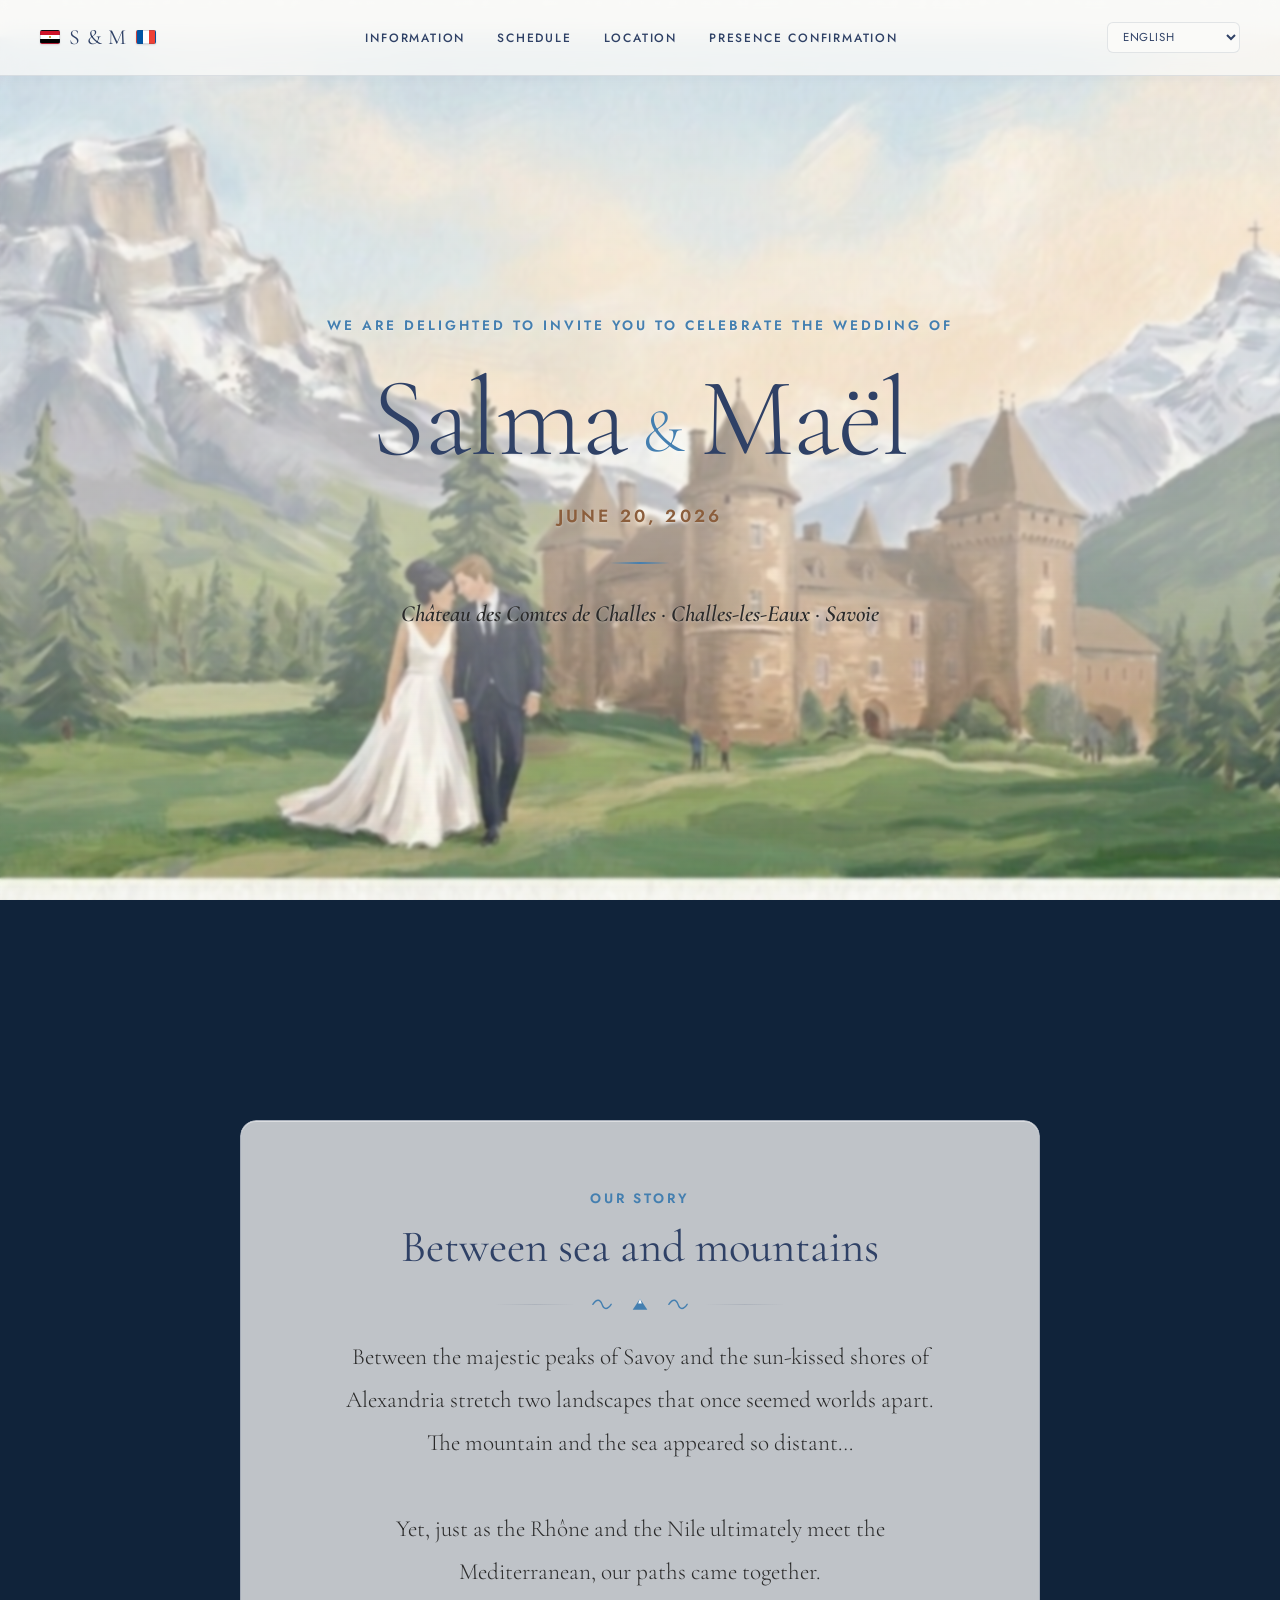
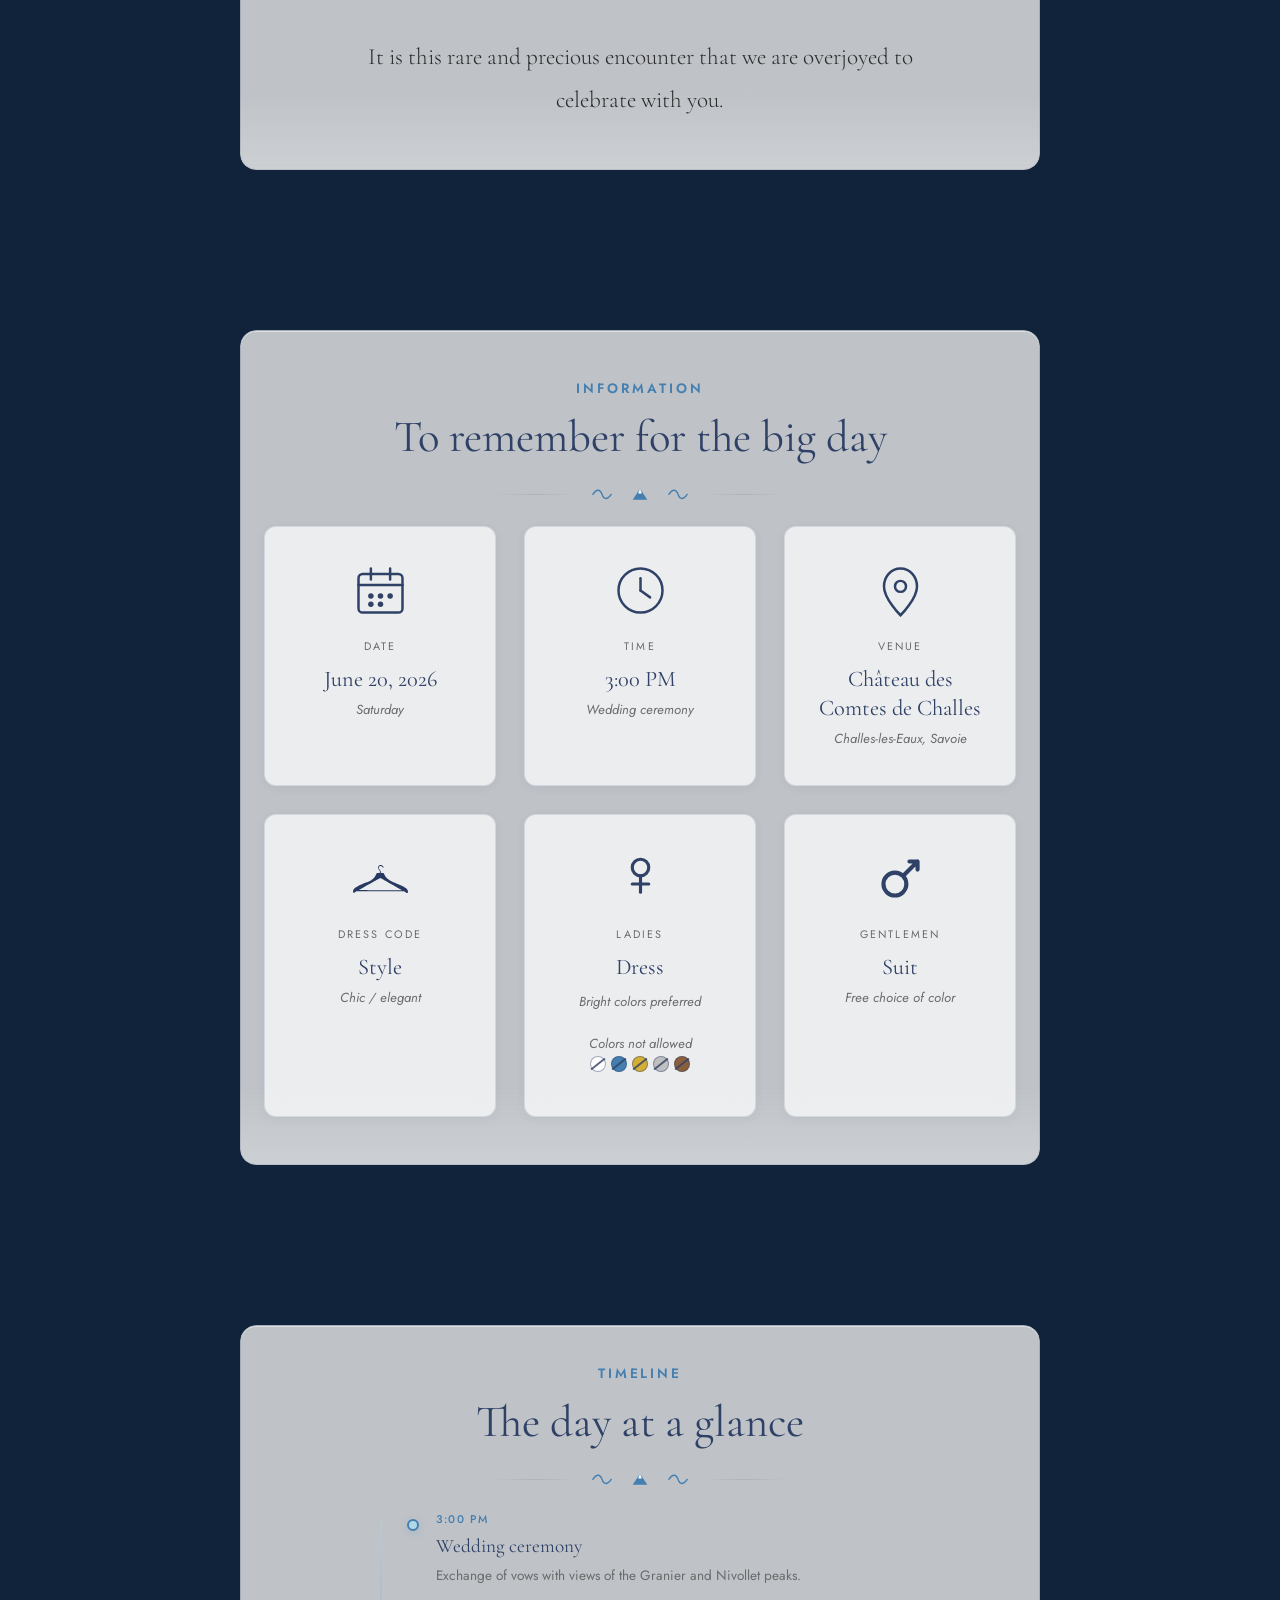
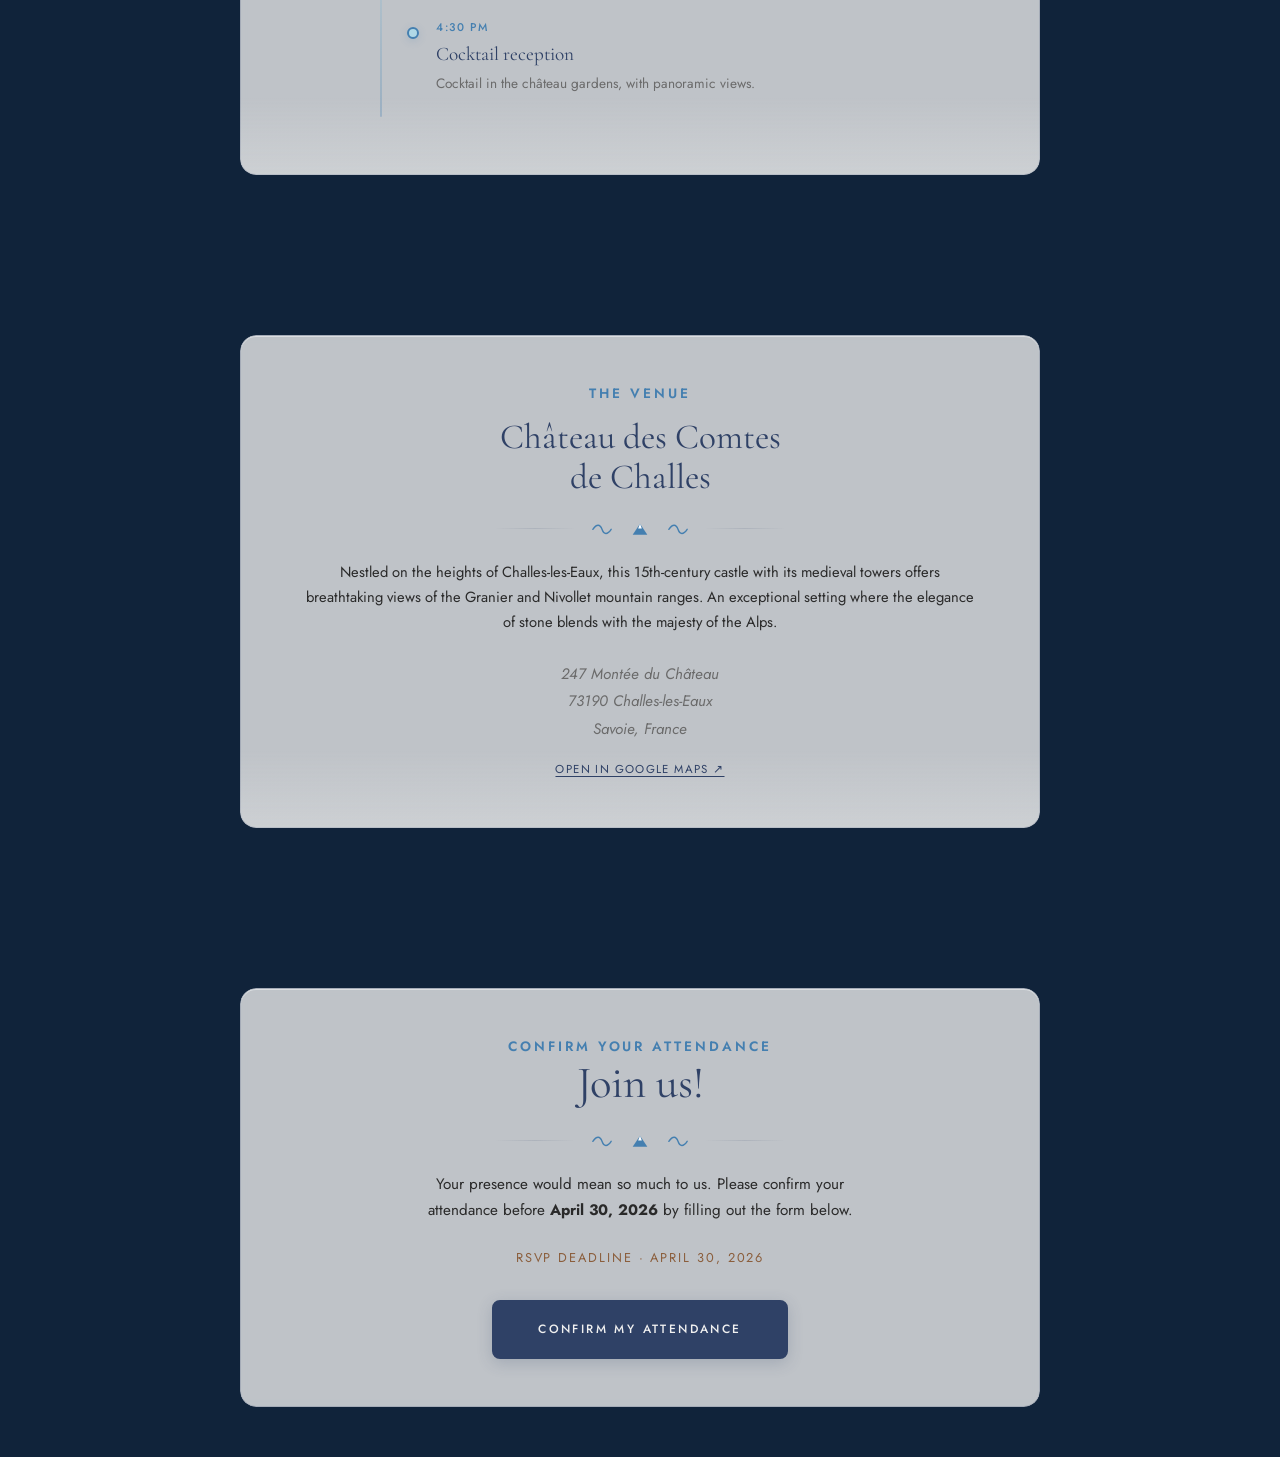
==== guests/index.html @ 15f815c7 "fix: guests" ====
<!DOCTYPE html>
<html lang="fr">

<head>
  <meta charset="UTF-8" />
  <meta name="viewport" content="width=device-width, initial-scale=1.0" />
  <meta id="meta-description" name="description" content="[i18n:description]" />
  <title>[i18n:title]</title>

  <!-- Google Fonts -->
  <link rel="preconnect" href="https://fonts.googleapis.com" />
  <link rel="preconnect" href="https://fonts.gstatic.com" crossorigin />
  <link
    href="https://fonts.googleapis.com/css2?family=Cormorant+Garamond:ital,wght@0,300;0,400;1,300;1,400&family=Jost:wght@300;400;500&display=swap"
    rel="stylesheet" />

  <link rel="stylesheet" href="/style.css" />
</head>

<body data-page="guests">

  <div class="site-background" aria-hidden="true">
    <div class="bg-layer bg-mountains"></div>
    <div class="bg-layer bg-sea"></div>
    <div class="bg-layer bg-beach"></div>
    <div class="bg-shade"></div>
  </div>

  <!-- ── Navigation ──────────────────────────────────── -->
  <nav class="nav" role="navigation" aria-label="Navigation principale" data-i18n-attr="aria-label:nav.aria">
    <button id="nav-burger" class="nav-burger" type="button" aria-label="Ouvrir le menu" aria-expanded="false"
      aria-controls="nav-links-menu">
      <span class="nav-burger-line"></span>
      <span class="nav-burger-line"></span>
      <span class="nav-burger-line"></span>
    </button>
    <div class="nav-brand">
      <button type="button" class="nav-flag-btn nav-flag-eg" data-lang="ar-EG" aria-label="Passer en arabe"></button>
      <span class="nav-logo">S&nbsp;&amp;&nbsp;M</span>
      <button type="button" class="nav-flag-btn nav-flag-fr" data-lang="fr" aria-label="Passer en français"></button>
    </div>
    <ul class="nav-links" id="nav-links-menu">
      <li><a href="#details" data-i18n="nav.details">[i18n:nav.details]</a></li>
      <li><a href="#programme" data-i18n="nav.program">[i18n:nav.program]</a></li>
      <li><a href="#lieu" data-i18n="nav.location">[i18n:nav.location]</a></li>
      <li><a href="#rsvp" data-i18n="nav.rsvp">[i18n:nav.rsvp]</a></li>
    </ul>
    <div class="nav-controls">
      <label for="lang-switcher" class="visually-hidden" data-i18n="lang.label">[i18n:lang.label]</label>
      <select id="lang-switcher" class="lang-select" aria-label="Changer la langue"
        data-i18n-attr="aria-label:lang.aria">
        <option value="fr">Français</option>
        <option value="en">English</option>
        <option value="ar-EG">العربية المصرية</option>
      </select>
    </div>
  </nav>

  <!-- ── Hero ────────────────────────────────────────── -->
  <header class="hero" role="banner">

    <!-- Content -->
    <div class="hero-content">
      <p class="eyebrow" data-i18n="hero.eyebrow">[i18n:hero.eyebrow]</p>

      <h1 class="hero-names">
        Salma<span class="amp">&amp;</span>Maël
      </h1>

      <p class="hero-date" data-i18n="hero.date">[i18n:hero.date]</p>

      <div class="hero-divider" aria-hidden="true"></div>

      <p class="hero-place" data-i18n="hero.place">[i18n:hero.place]</p>
    </div>

  </header>

  <!-- ── Intro ─────────────────────────────────────────── -->
  <section class="section section--intro" aria-label="Introduction" data-i18n-attr="aria-label:intro.aria">
    <div class="section-header fade-up">
      <p class="eyebrow" data-i18n="intro.eyebrow">[i18n:intro.eyebrow]</p>
      <h2 class="section-title" data-i18n="intro.title">[i18n:intro.title]</h2>
      <div class="ornament" aria-hidden="true">
        <svg viewBox="0 0 24 16" fill="none" stroke="currentColor" stroke-width="1.5" stroke-linecap="round">
          <path d="M2,8 C6,2 10,2 12,8 C14,14 18,14 22,8" />
        </svg>
        <svg viewBox="0 0 24 16" fill="currentColor">
          <polygon points="12,2 4,14 20,14" />
          <polygon points="12,2 10,7 14,7" fill="white" />
        </svg>
        <svg viewBox="0 0 24 16" fill="none" stroke="currentColor" stroke-width="1.5" stroke-linecap="round">
          <path d="M2,8 C6,2 10,2 12,8 C14,14 18,14 22,8" />
        </svg>
      </div>
    </div>
    <p class="intro-text fade-up" data-i18n-html="intro.text">[i18n:intro.text]</p>
  </section>

  <!-- ── Details ───────────────────────────────────────── -->
  <section id="details" class="section" aria-labelledby="details-title">
    <div class="section-header fade-up">
      <p class="eyebrow" data-i18n="details.eyebrow">[i18n:details.eyebrow]</p>
      <h2 id="details-title" class="section-title" data-i18n="details.title">[i18n:details.title]</h2>
      <div class="ornament" aria-hidden="true">
        <svg viewBox="0 0 24 16" fill="none" stroke="currentColor" stroke-width="1.5" stroke-linecap="round">
          <path d="M2,8 C6,2 10,2 12,8 C14,14 18,14 22,8" />
        </svg>
        <svg viewBox="0 0 24 16" fill="currentColor">
          <polygon points="12,2 4,14 20,14" />
          <polygon points="12,2 10,7 14,7" fill="white" />
        </svg>
        <svg viewBox="0 0 24 16" fill="none" stroke="currentColor" stroke-width="1.5" stroke-linecap="round">
          <path d="M2,8 C6,2 10,2 12,8 C14,14 18,14 22,8" />
        </svg>
      </div>
    </div>

    <div class="details-grid">

      <!-- Date -->
      <div class="detail-card fade-up">
        <div class="detail-card-icon" aria-hidden="true">
          <!-- Calendar icon -->
          <svg viewBox="0 0 40 40" fill="none" stroke="currentColor" stroke-width="1.8" stroke-linecap="round"
            xmlns="http://www.w3.org/2000/svg">
            <rect x="4" y="8" width="32" height="28" rx="3" />
            <line x1="4" y1="16" x2="36" y2="16" />
            <line x1="13" y1="4" x2="13" y2="12" />
            <line x1="27" y1="4" x2="27" y2="12" />
            <circle cx="13" cy="24" r="2" fill="currentColor" stroke="none" />
            <circle cx="20" cy="24" r="2" fill="currentColor" stroke="none" />
            <circle cx="27" cy="24" r="2" fill="currentColor" stroke="none" />
            <circle cx="13" cy="30" r="2" fill="currentColor" stroke="none" />
            <circle cx="20" cy="30" r="2" fill="currentColor" stroke="none" />
          </svg>
        </div>
        <p class="detail-card-title" data-i18n="details.date.title">[i18n:details.date.title]</p>
        <p class="detail-card-value" data-i18n="details.date.value">[i18n:details.date.value]</p>
        <p class="detail-card-sub" data-i18n="details.date.sub">[i18n:details.date.sub]</p>
      </div>

      <!-- Heure -->
      <div class="detail-card fade-up">
        <div class="detail-card-icon" aria-hidden="true">
          <!-- Clock icon -->
          <svg viewBox="0 0 40 40" fill="none" stroke="currentColor" stroke-width="1.8" stroke-linecap="round"
            xmlns="http://www.w3.org/2000/svg">
            <circle cx="20" cy="20" r="16" />
            <line x1="20" y1="20" x2="20" y2="11" />
            <line x1="20" y1="20" x2="27" y2="25" />
          </svg>
        </div>
        <p class="detail-card-title" data-i18n="details.time.title">[i18n:details.time.title]</p>
        <p class="detail-card-value" data-i18n="details.time.value">[i18n:details.time.value]</p>
        <p class="detail-card-sub" data-i18n="details.time.sub">[i18n:details.time.sub]</p>
      </div>

      <!-- Lieu -->
      <a href="#lieu" class="detail-card-link">
        <div class="detail-card fade-up">
          <div class="detail-card-icon" aria-hidden="true">
            <!-- Location pin icon -->
            <svg viewBox="0 0 40 40" fill="none" stroke="currentColor" stroke-width="1.8" stroke-linecap="round"
              xmlns="http://www.w3.org/2000/svg">
              <path d="M20,4 C13,4 8,10 8,17 C8,26 20,38 20,38 C20,38 32,26 32,17 C32,10 27,4 20,4 Z" />
              <circle cx="20" cy="17" r="4" />
            </svg>
          </div>
          <p class="detail-card-title" data-i18n="details.place.title">[i18n:details.place.title]</p>
          <p class="detail-card-value" data-i18n-html="details.place.value">[i18n:details.place.value]</p>
          <p class="detail-card-sub" data-i18n="details.place.sub">[i18n:details.place.sub]</p>
        </div>
      </a>

      <!-- Tenue -->
      <div class="detail-card fade-up">
        <div class="detail-card-icon" aria-hidden="true">
          <!-- Hanger icon -->
          <img src="/images/cintre.svg" alt="" style="width: 100%; height: 100%; object-fit: contain;">
        </div>
        <p class="detail-card-title" data-i18n="details.dress.title">[i18n:details.dress.title]</p>
        <p class="detail-card-value" data-i18n="details.dress.value">[i18n:details.dress.value]</p>
        <p class="detail-card-sub" data-i18n="details.dress.sub">[i18n:details.dress.sub]</p>
      </div>

      <!-- Mesdames -->
      <div class="detail-card fade-up">
        <div class="detail-card-icon" aria-hidden="true">
          <!-- Female symbol -->
          <svg viewBox="0 0 40 40" fill="none" stroke="currentColor" stroke-width="2.3" stroke-linecap="round"
            stroke-linejoin="round" xmlns="http://www.w3.org/2000/svg">
            <circle cx="20" cy="12" r="6" />
            <line x1="20" y1="18" x2="20" y2="30" />
            <line x1="14" y1="24" x2="26" y2="24" />
          </svg>
        </div>
        <p class="detail-card-title" data-i18n="details.ladies.title">[i18n:details.ladies.title]</p>
        <p class="detail-card-value" data-i18n="details.ladies.value">[i18n:details.ladies.value]</p>
        <p class="detail-card-sub detail-card-ban-colors">
          <span data-i18n-html="details.ladies.sub">[i18n:details.ladies.sub]</span>
        </p>
        <span class="color-ban color-ban-white" aria-label="Blanc interdit"></span>
        <span class="color-ban color-ban-blue" aria-label="Bleu interdit"></span>
        <span class="color-ban color-ban-gold" aria-label="Doré interdit"></span>
        <span class="color-ban color-ban-silver" aria-label="Argenté interdit"></span>
        <span class="color-ban color-ban-brown" aria-label="Marron interdit"></span>
      </div>

      <!-- Messieurs -->
      <div class="detail-card fade-up">
        <div class="detail-card-icon" aria-hidden="true">
          <!-- Male symbol -->
          <svg viewBox="0 0 12 12" width="55" height="55" fill="none" stroke="currentColor" stroke-width="0.9"
            stroke-linecap="round" stroke-linejoin="round" xmlns="http://www.w3.org/2000/svg">
            <path
              d="M7.28 7.22c0-.69-.28-1.315-.732-1.768A2.492 2.492 0 0 0 4.78 4.72a2.502 2.502 0 0 0-2.5 2.5 2.5 2.5 0 0 0 5 0zm.67-4.94h1.77v1.77M6.547 5.452l3.171-3.171" />
          </svg>
        </div>
        <p class="detail-card-title" data-i18n="details.gentlemen.title">[i18n:details.gentlemen.title]</p>
        <p class="detail-card-value" data-i18n="details.gentlemen.value">[i18n:details.gentlemen.value]</p>
        <p class="detail-card-sub" data-i18n="details.gentlemen.sub">[i18n:details.gentlemen.sub]</p>
      </div>

    </div>
  </section>

  <!-- ── Programme ─────────────────────────────────────── -->
  <section id="programme" class="section section--programme" aria-labelledby="programme-title">
    <div class="section-header fade-up">
      <p class="eyebrow" data-i18n="program.eyebrow">[i18n:program.eyebrow]</p>
      <h2 id="programme-title" class="section-title" data-i18n="program.title">[i18n:program.title]</h2>
      <div class="ornament" aria-hidden="true">
        <svg viewBox="0 0 24 16" fill="none" stroke="currentColor" stroke-width="1.5" stroke-linecap="round">
          <path d="M2,8 C6,2 10,2 12,8 C14,14 18,14 22,8" />
        </svg>
        <svg viewBox="0 0 24 16" fill="currentColor">
          <polygon points="12,2 4,14 20,14" />
          <polygon points="12,2 10,7 14,7" fill="white" />
        </svg>
        <svg viewBox="0 0 24 16" fill="none" stroke="currentColor" stroke-width="1.5" stroke-linecap="round">
          <path d="M2,8 C6,2 10,2 12,8 C14,14 18,14 22,8" />
        </svg>
      </div>
    </div>

    <div class="timeline fade-up" role="list">

      <div class="timeline-item" role="listitem">
        <p class="timeline-time" data-i18n="program.item1.time">[i18n:program.item1.time]</p>
        <p class="timeline-label" data-i18n="program.item1.label">[i18n:program.item1.label]</p>
        <p class="timeline-desc" data-i18n="program.item1.desc">[i18n:program.item1.desc]</p>
      </div>

      <div class="timeline-item" role="listitem">
        <p class="timeline-time" data-i18n="program.item2.time">[i18n:program.item2.time]</p>
        <p class="timeline-label" data-i18n="program.item2.label">[i18n:program.item2.label]</p>
        <p class="timeline-desc" data-i18n="program.item2.desc">[i18n:program.item2.desc]</p>
      </div>

    </div>
  </section>

  <!-- ── Lieu ───────────────────────────────────────────── -->
  <section id="lieu" class="section section--location" aria-labelledby="lieu-title">
    <div class="location-block">

      <div class="location-header-card fade-up">
        <p class="eyebrow" data-i18n="location.eyebrow">[i18n:location.eyebrow]</p>
        <h2 id="lieu-title" class="location-title" data-i18n-html="location.title">[i18n:location.title]</h2>
        <div class="ornament" aria-hidden="true">
          <svg viewBox="0 0 24 16" fill="none" stroke="currentColor" stroke-width="1.5" stroke-linecap="round">
            <path d="M2,8 C6,2 10,2 12,8 C14,14 18,14 22,8" />
          </svg>
          <svg viewBox="0 0 24 16" fill="currentColor">
            <polygon points="12,2 4,14 20,14" />
            <polygon points="12,2 10,7 14,7" fill="white" />
          </svg>
          <svg viewBox="0 0 24 16" fill="none" stroke="currentColor" stroke-width="1.5" stroke-linecap="round">
            <path d="M2,8 C6,2 10,2 12,8 C14,14 18,14 22,8" />
          </svg>
        </div>
      </div>

      <div class="location-info-card fade-up">
        <p class="location-desc" data-i18n="location.desc">[i18n:location.desc]</p>
        <br />
        <address class="location-address" data-i18n-html="location.address">[i18n:location.address]</address>
        <a href="https://maps.google.com/?q=Chateau+des+Comtes+de+Challes+73190" target="_blank"
          rel="noopener noreferrer" class="location-map-link">
          <span data-i18n="location.mapLink">[i18n:location.mapLink]</span>
        </a>
      </div>

    </div>
  </section>

  <!-- ── RSVP ───────────────────────────────────────────── -->
  <section id="rsvp" class="rsvp-section" aria-labelledby="rsvp-title">

    <div class="rsvp-header fade-up">
      <p class="eyebrow" data-i18n="rsvp.eyebrow">[i18n:rsvp.eyebrow]</p>
      <h2 id="rsvp-title" class="section-title" data-i18n="rsvp.title">[i18n:rsvp.title]</h2>
      <div class="ornament" aria-hidden="true">
        <svg viewBox="0 0 24 16" fill="none" stroke="currentColor" stroke-width="1.5" stroke-linecap="round">
          <path d="M2,8 C6,2 10,2 12,8 C14,14 18,14 22,8" />
        </svg>
        <svg viewBox="0 0 24 16" fill="currentColor">
          <polygon points="12,2 4,14 20,14" />
          <polygon points="12,2 10,7 14,7" fill="white" />
        </svg>
        <svg viewBox="0 0 24 16" fill="none" stroke="currentColor" stroke-width="1.5" stroke-linecap="round">
          <path d="M2,8 C6,2 10,2 12,8 C14,14 18,14 22,8" />
        </svg>
      </div>
    </div>

    <div class="rsvp-content fade-up">
      <p class="rsvp-intro" data-i18n-html="rsvp.intro">[i18n:rsvp.intro]</p>

      <p class="rsvp-date" data-i18n="rsvp.deadline">[i18n:rsvp.deadline]</p>

      <!--
        Remplacez le href ci-dessous par votre lien Google Form réel.
        Exemple : https://forms.gle/XXXXXXXXXXXXXXXX
      -->
      <a href="https://forms.gle/Nprychy3yCCdcuF78" target="_blank" rel="noopener noreferrer" class="rsvp-btn"
        aria-label="Confirmer ma présence via le formulaire en ligne" data-i18n-attr="aria-label:rsvp.buttonAria">
        <span data-i18n="rsvp.button">[i18n:rsvp.button]</span>
      </a>
    </div>

  </section>

  <!-- ── Scroll animation ─────────────────────────────────── -->
  <script src="/app.js"></script>

</body>

</html>
---- style.css ----
/* =====================================================
   Salma & Maël — Wedding Website
   Theme: Mer & Montagne · 20 juin 2026
   ===================================================== */

/* ── Custom properties ──────────────────────────────── */
:root {
  --brown: #8B5E3C;
  /* groom suit */
  --navy: #2F4166;
  /* groom suit */
  --sky: #B0D8E6;
  /* bridesmaids */
  --blue: #447FB0;
  /* bridesmaids */
  --white: #F0F0F0;
  /* bride */

  --bg: #FAFAF8;
  --text: #2a2a2a;
  --muted: #6b6b6b;
  --border: rgba(47, 65, 102, 0.12);
  --serif: 'Cormorant Garamond', 'Georgia', serif;
  --sans: 'Jost', 'Helvetica Neue', sans-serif;

  --max-width: 800px;
  --section-gap: 3rem;

  /* Modern shadows */
  --shadow-sm: 0 2px 8px rgba(47, 65, 102, 0.06);
  --shadow-lg: 0 8px 32px rgba(47, 65, 102, 0.12);

  /* Modern radius */
  --radius-sm: 8px;
  --radius-md: 12px;
  --radius-lg: 16px;

  --text-block-bg: rgba(255, 255, 255, 0.70);
}

/* ── Reset ──────────────────────────────────────────── */
*,
*::before,
*::after {
  box-sizing: border-box;
  margin: 0;
  padding: 0;
}

html {
  scroll-behavior: smooth;
  font-size: 16px;
}

body {
  font-family: var(--sans);
  background: #10233a;
  color: var(--text);
  line-height: 1.6;
  overflow-x: hidden;
  position: relative;
}

img,
svg {
  display: block;
  max-width: 100%;
}

a {
  color: inherit;
  text-decoration: none;
}

/* ── Typography helpers ─────────────────────────────── */
.eyebrow {
  font-family: var(--sans);
  font-size: 0.85rem;
  letter-spacing: 0.22em;
  text-transform: uppercase;
  color: var(--brown);
  font-weight: 600;
}

h1,
h2,
h3 {
  font-family: var(--serif);
  font-weight: 400;
  line-height: 1.15;
}

/* ── Navigation ─────────────────────────────────────── */
.nav {
  position: fixed;
  top: 0;
  left: 0;
  right: 0;
  z-index: 100;
  display: flex;
  align-items: center;
  justify-content: space-between;
  padding: 1.25rem 2.5rem;
  background: rgba(250, 250, 248, 0.75);
  backdrop-filter: blur(12px);
  border-bottom: 1px solid var(--border);
  box-shadow: 0 2px 12px rgba(47, 65, 102, 0.04);
}

.nav-logo {
  font-family: var(--serif);
  font-size: 1.35rem;
  color: var(--navy);
  letter-spacing: 0.04em;
}

.nav-brand {
  display: flex;
  align-items: center;
  gap: 0.55rem;
}

.nav-burger {
  display: none;
  width: 36px;
  height: 36px;
  border: 1px solid rgba(47, 65, 102, 0.2);
  border-radius: 8px;
  background: rgba(250, 250, 248, 0.9);
  align-items: center;
  justify-content: center;
  flex-direction: column;
  gap: 4px;
  cursor: pointer;
}

.nav-burger-line {
  width: 14px;
  height: 1.5px;
  border-radius: 2px;
  background: var(--navy);
}

.nav-links {
  display: flex;
  gap: 2rem;
  list-style: none;
}

.nav-controls {
  display: flex;
  align-items: center;
}

.nav-flag-btn {
  appearance: none;
  border: 1px solid rgba(47, 65, 102, 0.2);
  width: 20px;
  height: 14px;
  border-radius: 2px;
  box-shadow: 0 1px 2px rgba(0, 0, 0, 0.12);
  cursor: pointer;
}

.nav-flag-btn.is-active {
  box-shadow: 0 0 0 2px rgba(68, 127, 176, 0.22), 0 1px 2px rgba(0, 0, 0, 0.12);
}

.nav-flag-eg {
  background:
    radial-gradient(circle at 50% 50%, #c8a24a 0 1px, transparent 1.2px),
    linear-gradient(to bottom, #ce1126 0 33.33%, #ffffff 33.33% 66.66%, #000000 66.66% 100%);
}

.nav-flag-fr {
  background: linear-gradient(to right, #0055a4 0 33.33%, #ffffff 33.33% 66.66%, #ef4135 66.66% 100%);
}

.lang-select {
  border: 1px solid var(--border);
  background: var(--bg);
  color: var(--navy);
  font-family: var(--sans);
  font-size: 0.72rem;
  letter-spacing: 0.08em;
  text-transform: uppercase;
  padding: 0.35rem 0.65rem;
  border-radius: 6px;
  transition: border-color 0.2s, box-shadow 0.2s;
}

.lang-select:focus {
  outline: none;
  border-color: var(--blue);
  box-shadow: 0 0 0 3px rgba(68, 127, 176, 0.15);
}

.visually-hidden {
  position: absolute;
  width: 1px;
  height: 1px;
  padding: 0;
  margin: -1px;
  overflow: hidden;
  clip: rect(0, 0, 0, 0);
  white-space: nowrap;
  border: 0;
}

.nav-links a {
  font-size: 0.75rem;
  letter-spacing: 0.15em;
  text-transform: uppercase;
  color: var(--navy);
  font-weight: 500;
  transition: color 0.3s ease, transform 0.3s ease;
  position: relative;
  display: inline-block;
}

.nav-links a:hover {
  color: var(--blue);
  transform: translateY(-1px);
}

.nav-links a::after {
  content: '';
  position: absolute;
  bottom: -4px;
  left: 0;
  right: 0;
  height: 2px;
  background: var(--blue);
  transform: scaleX(0);
  transition: transform 0.3s ease;
}

.nav-links a:hover::after {
  transform: scaleX(1);
}

/* ── Hero ────────────────────────────────────────────── */
.hero {
  position: relative;
  min-height: 100vh;
  display: flex;
  flex-direction: column;
  align-items: center;
  justify-content: center;
  text-align: center;
  padding: 7rem 1.5rem 4rem;
  overflow: hidden;
}

.hero::after {
  content: '';
  position: absolute;
  left: 0;
  right: 0;
  bottom: 0;
  height: 260px;
  pointer-events: none;
  z-index: 0;
  background: linear-gradient(180deg,
      rgba(250, 250, 248, 0) 0%,
      rgba(250, 250, 248, 0) 100%);
}

.hero-content {
  position: relative;
  z-index: 1;
  width: 70%;
  max-width: 1000px;
}

.hero-content .eyebrow {
  margin-bottom: 1.5rem;
  text-shadow:
    0 1px 2px rgba(255, 255, 255, 0.32),
    0 2px 5px rgba(255, 255, 255, 0.16);
}

.hero-names {
  font-family: var(--serif);
  font-size: clamp(3rem, 10vw, 7rem);
  color: var(--navy);
  font-weight: 300;
  letter-spacing: -0.01em;
  line-height: 1.05;
  text-shadow:
    0 2px 4px rgba(255, 255, 255, 0.28),
    0 4px 9px rgba(255, 255, 255, 0.14),
    0 0 1px rgba(255, 255, 255, 0.22);
}

.hero-names .amp {
  font-size: 0.55em;
  color: var(--blue);
  vertical-align: middle;
  margin: 0 0.25em;
  text-shadow:
    0 2px 4px rgba(255, 255, 255, 0.28),
    0 4px 9px rgba(255, 255, 255, 0.14);
}

.hero-date {
  margin-top: 1.5rem;
  font-family: var(--sans);
  font-size: 1.1rem;
  letter-spacing: 0.18em;
  text-transform: uppercase;
  color: var(--brown);
  font-weight: 600;
  text-shadow:
    0 1px 2px rgba(255, 255, 255, 0.26),
    0 2px 5px rgba(255, 255, 255, 0.13);
}

.hero-divider {
  margin: 2rem auto;
  width: 60px;
  height: 2px;
  background: linear-gradient(to right, transparent, var(--blue), transparent);
  opacity: 0.6;
}

.hero-place {
  font-family: var(--serif);
  font-size: clamp(1.15rem, 2.2vw, 1.45rem);
  color: var(--muted);
  font-style: italic;
  font-weight: 600;
  text-shadow:
    0 1px 2px rgba(255, 255, 255, 0.26),
    0 2px 5px rgba(255, 255, 255, 0.13);
}

/* ── Global scroll background ───────────────────────── */
.site-background {
  --bg-mountains-opacity: 1;
  --bg-sea-opacity: 0;
  --bg-beach-opacity: 0;
  position: fixed;
  inset: 0;
  z-index: -2;
  overflow: hidden;
}

.bg-layer {
  position: absolute;
  inset: 0;
  width: 100%;
  height: 100%;
  background-size: cover;
  background-position: center center;
  background-repeat: no-repeat;
  will-change: opacity;
  transition: opacity 0.5s ease-out;
}

.bg-mountains {
  background-image: url('images/mountains.png');
  opacity: var(--bg-mountains-opacity);
}

.bg-sea {
  background-image: url('images/sea.png');
  opacity: var(--bg-sea-opacity);
}

.bg-beach {
  background-image: url('images/beach.png');
  opacity: var(--bg-beach-opacity);
}

.bg-shade {
  position: absolute;
  inset: 0;
  background: linear-gradient(180deg, rgba(255, 255, 255, 0.03) 0%, rgba(255, 255, 255, 0.08) 100%);
  pointer-events: none;
  z-index: 1;
}

.hero,
.section,
.rsvp-section {
  position: relative;
  background: transparent;
}

.hero::before,
.section::before,
.rsvp-section::before {
  content: '';
  position: absolute;
  inset: 0;
  background: rgba(250, 250, 248, 0.75);
  z-index: -1;
  backdrop-filter: blur(4px);
}

.section::before,
.rsvp-section::before {
  border: 1px solid rgba(47, 65, 102, 0.18);
  border-radius: var(--radius-lg);
  box-shadow: var(--shadow-sm), inset 0 1px 0 rgba(255, 255, 255, 0.45);
}

/* Subtle gradient overlay for section transitions */
.section::after {
  content: '';
  position: absolute;
  bottom: 0;
  left: 0;
  right: 0;
  height: 80px;
  background: linear-gradient(to bottom, transparent, rgba(250, 250, 248, 0.4));
  pointer-events: none;
  z-index: -1;
  opacity: 0.6;
}

.section:last-of-type::after {
  display: none;
}

.hero::before {
  background: linear-gradient(180deg,
      rgba(250, 250, 248, 0.45) 0%,
      rgba(250, 250, 248, 0.45) 60%,
      rgba(250, 250, 248, 0.30) 75%,
      rgba(250, 250, 248, 0.15) 85%,
      rgba(250, 250, 248, 0) 100%);
  backdrop-filter: blur(1.5px);
}

.section-title,
.location-title,
.hero-names {
  color: var(--navy);
  text-shadow: none;
}

.hero-place,
.intro-text,
.location-desc,
.timeline-desc,
.detail-card-sub,
.location-address {
  color: var(--text);
}

.eyebrow,
.timeline-time {
  color: var(--blue);
}

/* ── Section base ────────────────────────────────────── */
.section {
  width: 70%;
  max-width: var(--max-width);
  margin: 0 auto;
  padding: var(--section-gap) 1.5rem;
  position: relative;
  border-radius: var(--radius-lg);
  overflow: hidden;
  isolation: isolate;
}

.section+.section,
.section+.rsvp-section {
  margin-top: 160px;
}

.section--intro {
  margin-top: 220px;
  padding: var(--section-gap) 1.5rem;
  padding-top: calc(var(--section-gap) + 20px);
}

.section--programme {
  padding-top: calc(var(--section-gap) * 0.8);
}

.section-header {
  text-align: center;
  margin-bottom: 0.5rem;
}

.section-header .eyebrow {
  margin-bottom: 0.75rem;
}

.section-title {
  font-size: clamp(1.8rem, 4vw, 2.8rem);
  color: var(--navy);
  margin-bottom: 0.9rem;
}

/* ── Divider ornament ────────────────────────────────── */
.ornament {
  display: flex;
  align-items: center;
  justify-content: center;
  gap: 1rem;
  margin: 1.5rem auto;
  color: var(--sky);
}

.ornament::before,
.ornament::after {
  content: '';
  flex: 1;
  max-width: 80px;
  height: 1px;
  background: linear-gradient(to right, transparent, var(--border), transparent);
}

.ornament svg {
  width: 22px;
  color: var(--blue);
}

/* ── Story / Intro ───────────────────────────────────── */
.intro-text {
  text-align: center;
  font-family: var(--serif);
  font-size: clamp(1.1rem, 2.5vw, 1.45rem);
  color: var(--text);
  line-height: 1.85;
  max-width: 660px;
  margin: 0 auto;
  font-weight: 300;
  padding: 0 1.5rem;
}

/* ── Details cards ───────────────────────────────────── */
.details-grid {
  display: grid;
  grid-template-columns: repeat(3, 1fr);
  gap: 1.75rem;
}

.detail-card-link {
  text-decoration: none;
  color: inherit;
  display: block;
  transition: opacity 0.2s ease;
}

.detail-card-link:hover {
  opacity: 1;
}

.detail-card-link:active {
  opacity: 0.9;
}

.detail-card {
  background: var(--text-block-bg);
  backdrop-filter: blur(10px);
  border: 1px solid var(--border);
  border-radius: var(--radius-md);
  padding: 2.25rem 1.75rem;
  text-align: center;
  transition: transform 0.3s ease, box-shadow 0.3s ease, border-color 0.3s ease;
  box-shadow: var(--shadow-sm);
  cursor: default;
}

.detail-card-link .detail-card {
  cursor: pointer;
}

.detail-card:hover,
.detail-card-link:hover .detail-card {
  transform: translateY(-6px);
  box-shadow: var(--shadow-lg);
  border-color: rgba(68, 127, 176, 0.25);
}

.detail-card-icon {
  width: 55px;
  height: 55px;
  margin: 0 auto 1.25rem;
  color: #2F4166;
}

.detail-card-icon img {
  filter: brightness(0) saturate(100%) invert(18%) sepia(15%) saturate(2531%) hue-rotate(184deg) brightness(96%) contrast(87%);
}

.detail-card-title {
  font-size: 0.68rem;
  letter-spacing: 0.2em;
  text-transform: uppercase;
  color: var(--muted);
  margin-bottom: 0.5rem;
}

.detail-card-value {
  font-family: var(--serif);
  font-size: 1.4rem;
  color: var(--navy);
  line-height: 1.3;
}

.detail-card-sub {
  margin-top: 0.4rem;
  font-size: 0.82rem;
  color: var(--muted);
  font-style: italic;
}

.detail-card-ban-colors {
  display: flex;
  justify-content: center;
  align-items: center;
  gap: 0.45rem;
  margin-top: 0.65rem;
}

.color-ban {
  position: relative;
  width: 16px;
  height: 16px;
  border-radius: 50%;
  border: 1.5px solid rgba(47, 65, 102, 0.45);
  display: inline-block;
}

.color-ban::after {
  content: '';
  position: absolute;
  width: 18px;
  height: 2px;
  left: 50%;
  top: 50%;
  border-radius: 2px;
  background: rgba(47, 65, 102, 0.8);
  transform: translate(-50%, -50%) rotate(-38deg);
}

.color-ban-white {
  background: #ffffff;
}

.color-ban-blue {
  background: #447fb0;
}

.color-ban-gold {
  background: #d4af37;
}

.color-ban-silver {
  background: #c0c0c0;
}

.color-ban-brown {
  background: #8B5E3C;
}

/* ── Program / Timeline ──────────────────────────────── */
.timeline {
  position: relative;
  max-width: 520px;
  margin: 0 auto;
  padding-left: 2rem;
}

.timeline::before {
  content: '';
  position: absolute;
  left: 0;
  top: 0.6rem;
  bottom: 0.6rem;
  width: 2px;
  background: linear-gradient(to bottom, var(--sky), var(--blue));
  opacity: 0.3;
  border-radius: 2px;
}

.timeline-item {
  position: relative;
  padding: 0 0 2rem 1.5rem;
}

.timeline-item::before {
  content: '';
  position: absolute;
  left: -5px;
  top: 0.5rem;
  width: 12px;
  height: 12px;
  border-radius: 50%;
  background: var(--sky);
  border: 2.5px solid var(--blue);
  box-shadow: 0 2px 8px rgba(68, 127, 176, 0.2);
}

.timeline-time {
  font-size: 0.7rem;
  letter-spacing: 0.15em;
  text-transform: uppercase;
  color: var(--blue);
  font-weight: 500;
}

.timeline-label {
  font-family: var(--serif);
  font-size: 1.2rem;
  color: var(--navy);
  margin-top: 0.15rem;
}

.timeline-desc {
  font-size: 0.85rem;
  color: var(--muted);
  margin-top: 0.2rem;
}

body.lang-ar .nav {
  direction: rtl;
}

body.lang-ar .nav-links {
  direction: rtl;
}

body.lang-ar .lang-select {
  text-transform: none;
  letter-spacing: normal;
}

body.lang-ar .timeline {
  padding-left: 0;
  padding-right: 2rem;
}

body.lang-ar .timeline::before {
  left: auto;
  right: 0;
}

body.lang-ar .timeline-item {
  padding: 0 1.5rem 2rem 0;
}

body.lang-ar .timeline-item::before {
  left: auto;
  right: -4px;
}

/* ── Location ────────────────────────────────────────── */
.location-block {
  display: grid;
  grid-template-columns: 1fr;
  gap: 0;
  align-items: center;
  justify-items: center;
  max-width: 760px;
  margin: 0 auto;
}

.location-header-card,
.location-info-card {
  width: 100%;
  text-align: center;
  max-width: 680px;
}

.location-header-card .eyebrow {
  margin-bottom: 0.75rem;
}

.location-title {
  font-family: var(--serif);
  font-size: clamp(1.6rem, 3vw, 2.2rem);
  color: var(--navy);
  margin-bottom: 0.9rem;
}

.location-address {
  font-size: 0.95rem;
  color: var(--muted);
  line-height: 1.8;
  font-style: italic;
}

.location-desc {
  font-size: 0.92rem;
  color: var(--text);
  line-height: 1.7;
}

.location-map-link {
  display: inline-block;
  margin-top: 1.05rem;
  font-size: 0.72rem;
  letter-spacing: 0.12em;
  text-transform: uppercase;
  color: var(--navy);
  text-decoration: underline;
  text-underline-offset: 3px;
  transition: color 0.3s ease, text-underline-offset 0.3s ease;
}

.location-map-link:hover {
  color: var(--blue);
  text-underline-offset: 5px;
}

/* ── RSVP ────────────────────────────────────────────── */
.rsvp-section {
  width: 70%;
  max-width: var(--max-width);
  margin: 0 auto 50px;
  padding: var(--section-gap) 1.5rem;
  text-align: center;
  color: var(--text);
  border-radius: var(--radius-lg);
  overflow: hidden;
  isolation: isolate;
}

.rsvp-section .eyebrow {
  color: var(--blue);
}

.rsvp-section .section-title {
  color: var(--navy);
}

.rsvp-intro {
  margin: 1.5rem auto;
  max-width: 480px;
  font-size: 0.95rem;
  color: var(--text);
  line-height: 1.7;
}

.rsvp-date {
  margin-top: 0.5rem;
  font-size: 0.8rem;
  letter-spacing: 0.15em;
  text-transform: uppercase;
  color: var(--brown);
}

.rsvp-btn {
  display: inline-block;
  margin-top: 2rem;
  padding: 1.1rem 2.75rem;
  background: var(--navy);
  border: 2px solid var(--navy);
  color: var(--white);
  font-family: var(--sans);
  font-size: 0.75rem;
  letter-spacing: 0.2em;
  text-transform: uppercase;
  font-weight: 500;
  border-radius: var(--radius-sm);
  cursor: pointer;
  transition: transform 0.3s ease, box-shadow 0.3s ease, background 0.3s ease;
  box-shadow: 0 4px 16px rgba(47, 65, 102, 0.2);
}

.rsvp-btn:hover {
  transform: translateY(-2px);
  box-shadow: 0 6px 24px rgba(47, 65, 102, 0.3);
  background: #3a5078;
}

/* ── Animations ──────────────────────────────────────── */
@keyframes fadeInUp {
  from {
    opacity: 0;
    transform: translateY(20px);
  }

  to {
    opacity: 1;
    transform: translateY(0);
  }
}

.fade-up {
  opacity: 0;
  transform: translateY(32px);
  transition: opacity 0.8s cubic-bezier(0.4, 0, 0.2, 1), transform 0.8s cubic-bezier(0.4, 0, 0.2, 1);
}

.fade-up.visible {
  opacity: 1;
  transform: translateY(0);
}

@media (prefers-reduced-motion: reduce) {
  .bg-layer {
    transition: none;
  }
}

/* hero elements animation */
.hero-content>* {
  animation: fadeInUp 0.9s ease both;
}

.hero-content .eyebrow {
  animation-delay: 0.1s;
}

.hero-content .hero-names {
  animation-delay: 0.25s;
}

.hero-content .hero-date {
  animation-delay: 0.4s;
}

.hero-content .hero-divider {
  animation-delay: 0.5s;
}

.hero-content .hero-place {
  animation-delay: 0.6s;
}

/* ── Responsive ──────────────────────────────────────── */
@media (max-width: 700px) {
  .bg-mountains {
    background-image: url('images/vertical_mountains.png');
  }

  .bg-sea {
    background-image: url('images/vertical_sea.png');
  }

  .bg-beach {
    background-image: url('images/vertical_beach.png');
  }

  /* Sections en pleine largeur sur mobile */
  .section,
  .rsvp-section {
    width: 100%;
    padding: 2.25rem 1rem 1.9rem;
  }

  .section+.section,
  .section+.rsvp-section {
    margin-top: 100px;
  }

  .section-header {
    margin-bottom: 0.5rem;
    text-align: center;
    width: 100%;
    background: transparent;
    backdrop-filter: none;
    padding: 0;
    border-radius: 0;
    box-shadow: none;
    border: 0;
  }

  /* Mobile: sections slightly less transparent for better heading readability */
  .section::before,
  .rsvp-section::before {
    background: rgba(250, 250, 248, 0.45);
  }

  .section-header .eyebrow {
    margin-bottom: 0.45rem;
  }

  .section-header .eyebrow,
  .location-header-card .eyebrow,
  .rsvp-header .eyebrow {
    font-weight: 700;
    text-shadow:
      0 1px 2px rgba(255, 255, 255, 0.35),
      0 2px 6px rgba(255, 255, 255, 0.2);
  }

  .section-header .section-title {
    background: transparent;
    backdrop-filter: none;
    padding: 0;
    border-radius: 0;
    box-shadow: none;
    border: 0;
    display: block;
    width: 100%;
  }

  .section-header .section-title,
  .location-title,
  .rsvp-header .section-title {
    font-weight: 600;
    text-shadow:
      0 1px 2px rgba(255, 255, 255, 0.32),
      0 3px 8px rgba(255, 255, 255, 0.18);
  }

  .section-header .ornament,
  .location-header-card .ornament,
  .rsvp-header .ornament {
    filter: drop-shadow(0 1px 2px rgba(255, 255, 255, 0.3));
  }

  .details-grid {
    grid-template-columns: repeat(auto-fit, minmax(220px, 1fr));
  }

  .details-grid> :nth-child(4),
  .details-grid> :nth-child(5),
  .details-grid> :nth-child(6) {
    grid-column: auto;
  }

  .timeline-item {
    background: var(--text-block-bg);
    backdrop-filter: blur(6px);
    padding: 0.75rem 0.9rem 0.85rem 1.5rem;
    border-radius: var(--radius-md);
    border: 1px solid rgba(176, 216, 230, 0.25);
    box-shadow: var(--shadow-sm);
    margin-bottom: 0.85rem;
  }

  .timeline-item:last-child {
    margin-bottom: 0;
  }

  .timeline-time,
  .timeline-label,
  .timeline-desc {
    background: transparent;
    border: 0;
    box-shadow: none;
    padding: 0;
    display: block;
  }

  .intro-text,
  .location-info-card,
  .rsvp-content {
    background: var(--text-block-bg);
    backdrop-filter: blur(8px);
    border: 1px solid rgba(176, 216, 230, 0.3);
    box-shadow: var(--shadow-sm);
    border-radius: var(--radius-md);
    padding: 1rem 1.1rem;
    text-align: center;
  }

  .location-header-card {
    background: transparent;
    backdrop-filter: none;
    border: 0;
    box-shadow: none;
    border-radius: 0;
    padding: 0;
    margin-bottom: 0.5rem;
  }

  .location-header-card .eyebrow {
    margin-bottom: 0.75rem;
  }

  .location-title,
  .location-desc,
  .location-address {
    background: transparent;
    border: 0;
    box-shadow: none;
    padding: 0;
  }

  .nav {
    display: grid;
    grid-template-columns: auto 1fr auto;
    align-items: center;
    padding: 1rem 1.25rem;
  }

  .nav-burger {
    display: inline-flex;
    justify-self: start;
  }

  .nav-brand {
    position: absolute;
    left: 50%;
    transform: translateX(-50%);
    justify-self: auto;
  }

  .nav-controls {
    justify-self: end;
  }

  .nav-links {
    position: absolute;
    top: 100%;
    left: 0;
    right: 0;
    flex-direction: column;
    gap: 0;
    padding: 0.45rem 1.25rem 0.85rem;
    background: rgba(250, 250, 248, 0.95);
    backdrop-filter: blur(10px);
    border-bottom: 1px solid var(--border);
    box-shadow: 0 8px 20px rgba(47, 65, 102, 0.08);
    max-height: 0;
    overflow: hidden;
    opacity: 0;
    pointer-events: none;
    transform: translateY(-8px);
    transition: max-height 0.3s ease, opacity 0.25s ease, transform 0.25s ease;
  }

  .nav.is-open .nav-links {
    max-height: 260px;
    opacity: 1;
    pointer-events: auto;
    transform: translateY(0);
  }

  .nav-links li {
    padding: 0.35rem 0;
  }

  .nav-links a {
    display: inline-block;
    font-size: 0.78rem;
  }

  .lang-select {
    font-size: 0.68rem;
    padding: 0.3rem 0.55rem;
  }

  .location-block {
    grid-template-columns: 1fr;
  }

  .rsvp-header {
    margin-bottom: 0.5rem;
    text-align: center;
  }

  .bg-layer {
    background-size: cover;
  }

  .bg-shade {
    background: linear-gradient(180deg, rgba(5, 12, 20, 0.28) 0%, rgba(5, 12, 20, 0.42) 100%);
  }
}

@media (max-width: 480px) {
  .nav {
    grid-template-columns: auto 1fr auto;
  }
}
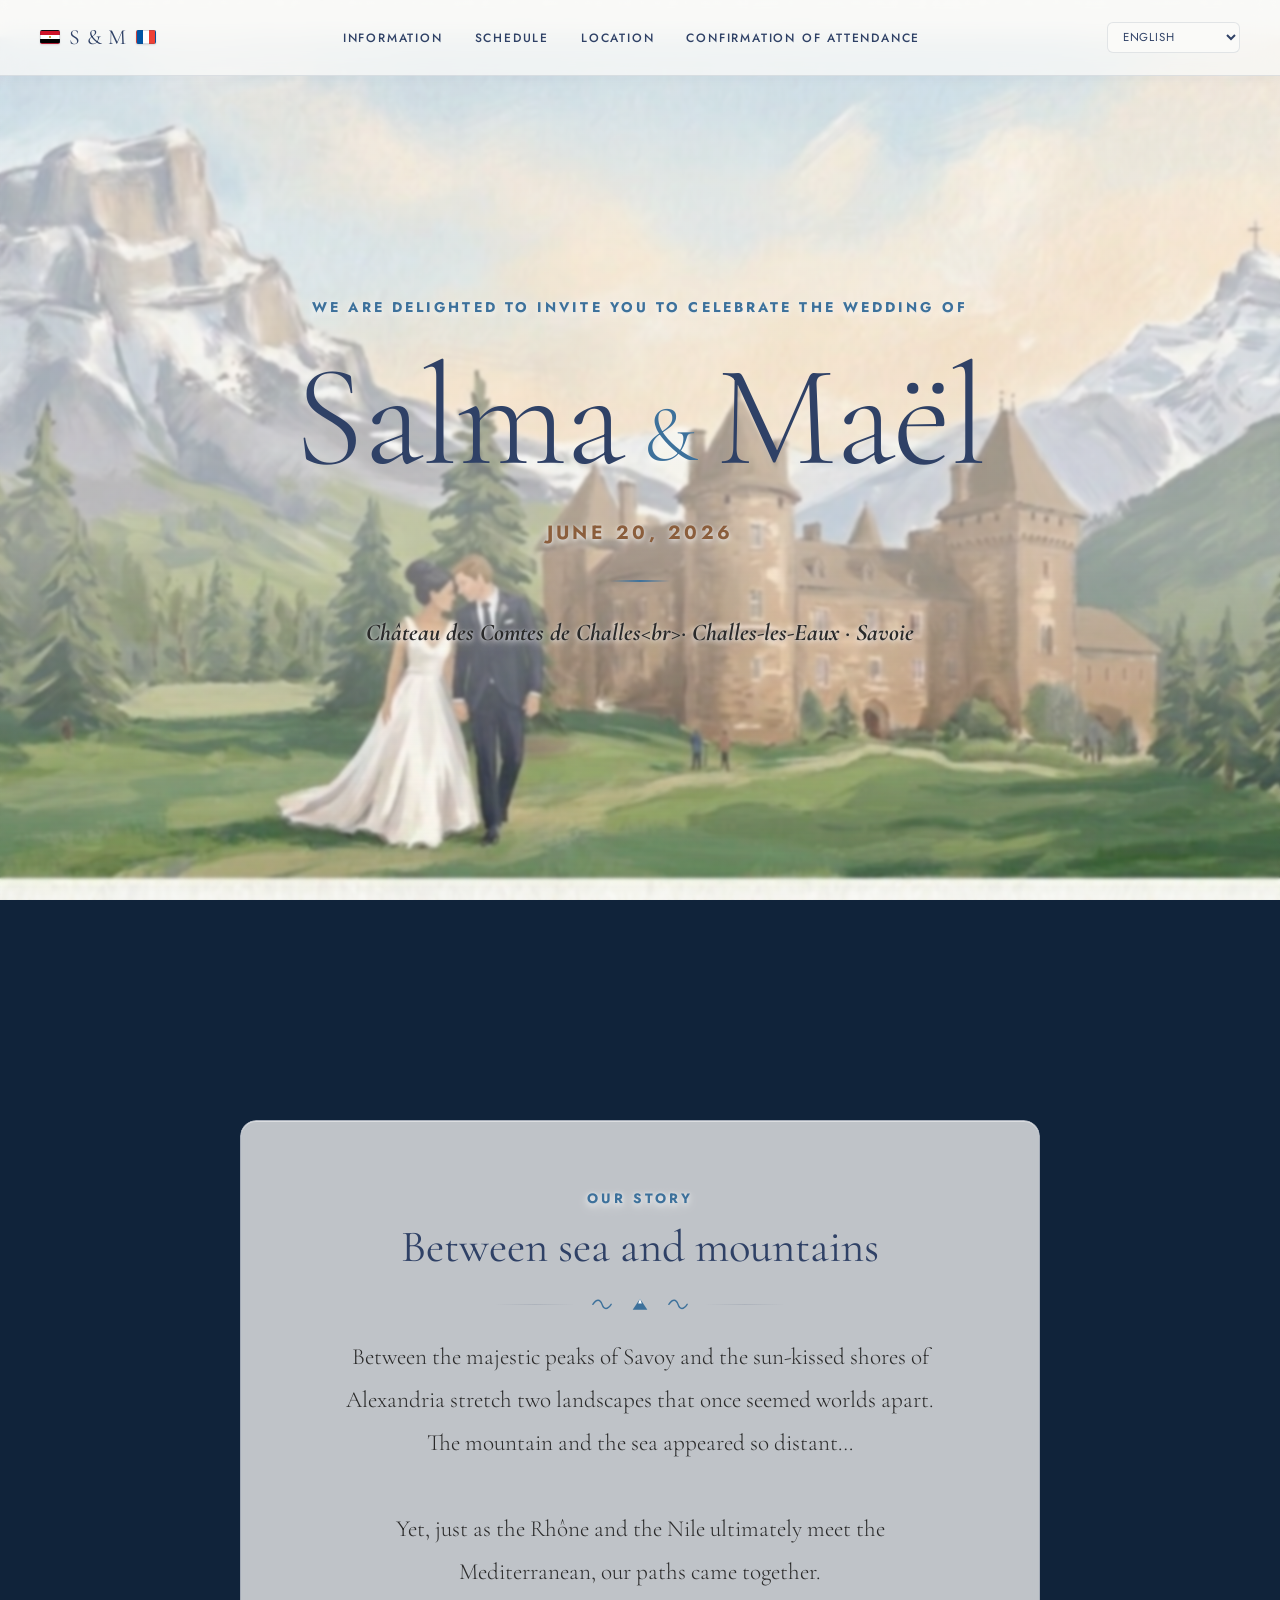
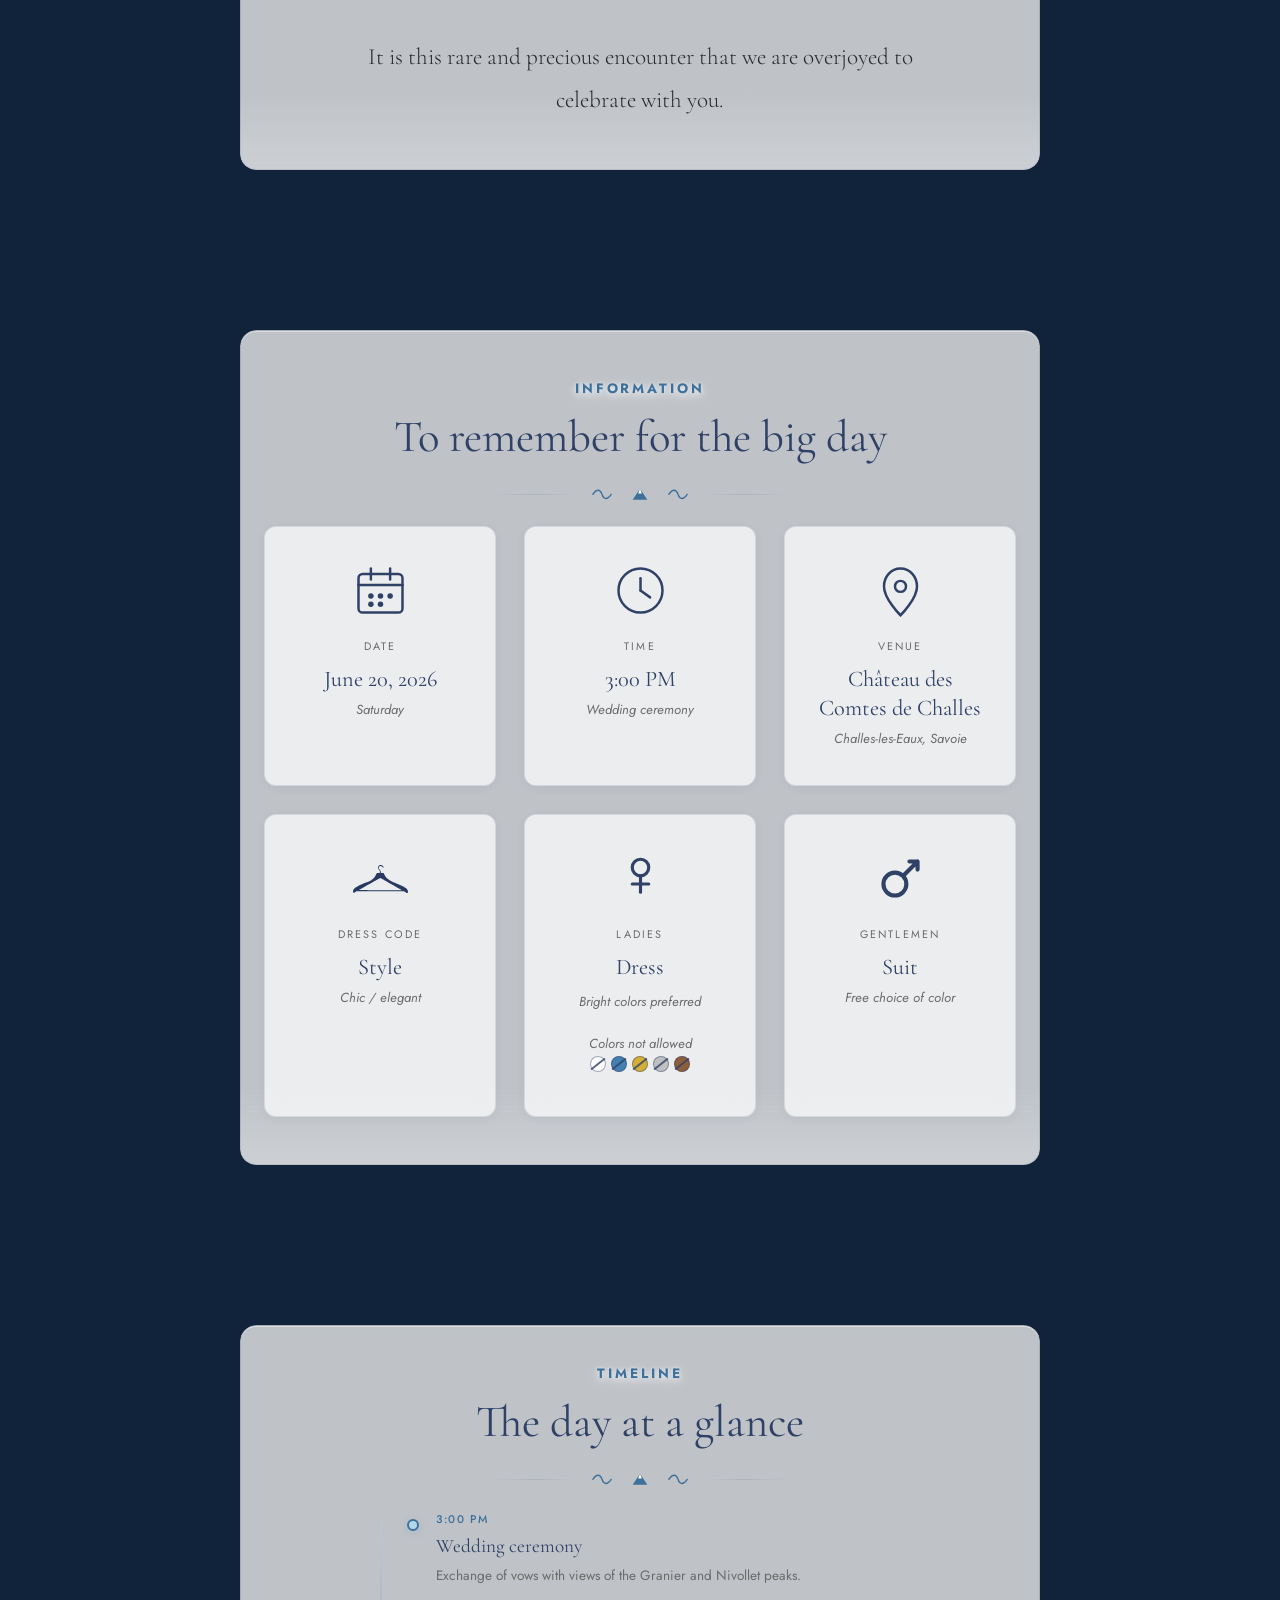
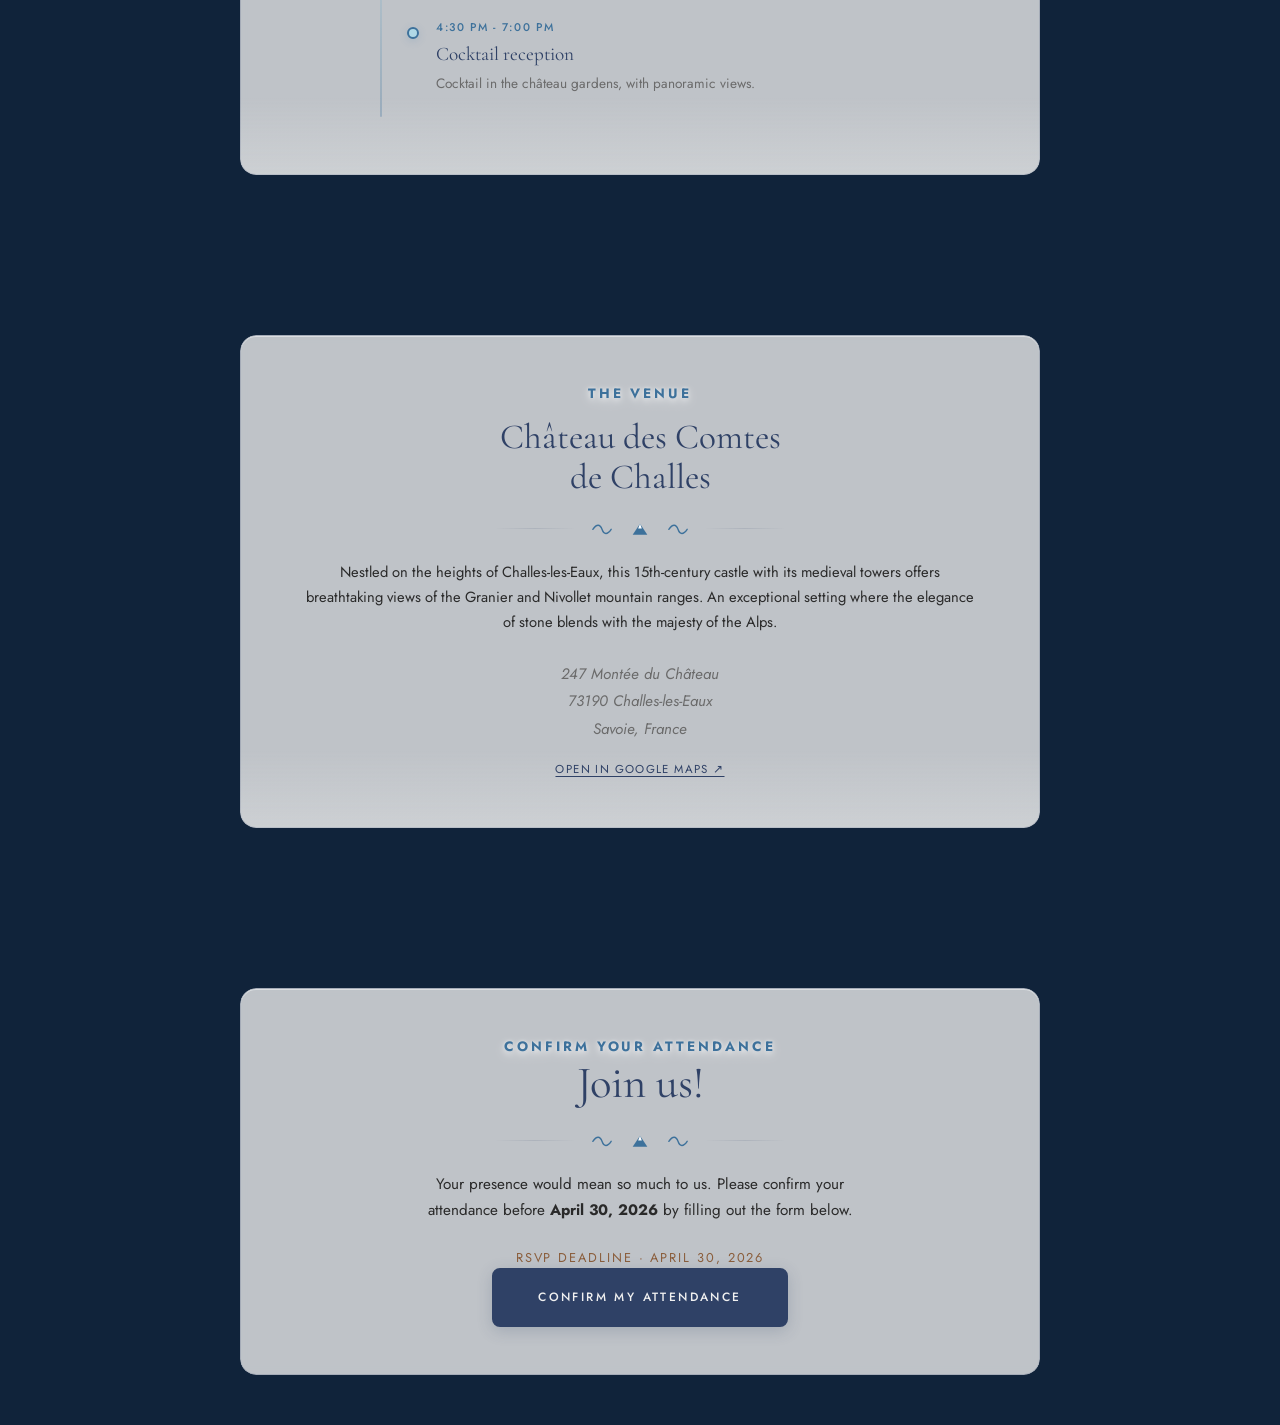
==== commit 0919a9cc: "amélioration lisibilité arabe" ====
--- a/guests/index.html
+++ b/guests/index.html
@@ -11,7 +11,7 @@
   <link rel="preconnect" href="https://fonts.googleapis.com" />
   <link rel="preconnect" href="https://fonts.gstatic.com" crossorigin />
   <link
-    href="https://fonts.googleapis.com/css2?family=Cormorant+Garamond:ital,wght@0,300;0,400;1,300;1,400&family=Jost:wght@300;400;500&display=swap"
+    href="https://fonts.googleapis.com/css2?family=Cormorant+Garamond:ital,wght@0,300;0,400;1,300;1,400&family=Jost:wght@300;400;500;700&family=Noto+Sans+Arabic:wght@400;500;600;700&display=swap"
     rel="stylesheet" />
 
   <link rel="stylesheet" href="/style.css" />
--- a/style.css
+++ b/style.css
@@ -11,7 +11,7 @@
   /* groom suit */
   --sky: #B0D8E6;
   /* bridesmaids */
-  --blue: #447FB0;
+  --blue: #3d719b;
   /* bridesmaids */
   --white: #F0F0F0;
   /* bride */
@@ -79,7 +79,12 @@
   letter-spacing: 0.22em;
   text-transform: uppercase;
   color: var(--brown);
-  font-weight: 600;
+  font-weight: 700;
+  text-shadow:
+    0 2px 6px rgba(255, 255, 255, 0.75),
+    0 4px 14px rgba(255, 255, 255, 0.5),
+    0 0 3px rgba(255, 255, 255, 0.6),
+    0 1px 2px rgba(47, 65, 102, 0.15);
 }
 
 h1,
@@ -275,14 +280,18 @@
 
 .hero-content .eyebrow {
   margin-bottom: 1.5rem;
+  font-size: 0.88rem;
+  font-weight: 700;
   text-shadow:
-    0 1px 2px rgba(255, 255, 255, 0.32),
-    0 2px 5px rgba(255, 255, 255, 0.16);
+    0 2px 5px rgba(255, 255, 255, 0.6),
+    0 3px 11px rgba(255, 255, 255, 0.35),
+    0 0 2.5px rgba(255, 255, 255, 0.45),
+    0 1px 2px rgba(47, 65, 102, 0.1);
 }
 
 .hero-names {
   font-family: var(--serif);
-  font-size: clamp(3rem, 10vw, 7rem);
+  font-size: clamp(4rem, 12vw, 9rem);
   color: var(--navy);
   font-weight: 300;
   letter-spacing: -0.01em;
@@ -306,14 +315,16 @@
 .hero-date {
   margin-top: 1.5rem;
   font-family: var(--sans);
-  font-size: 1.1rem;
+  font-size: 1.2rem;
   letter-spacing: 0.18em;
   text-transform: uppercase;
   color: var(--brown);
-  font-weight: 600;
+  font-weight: 700;
   text-shadow:
-    0 1px 2px rgba(255, 255, 255, 0.26),
-    0 2px 5px rgba(255, 255, 255, 0.13);
+    0 2px 5px rgba(255, 255, 255, 0.6),
+    0 3px 11px rgba(255, 255, 255, 0.35),
+    0 0 2.5px rgba(255, 255, 255, 0.45),
+    0 1px 2px rgba(47, 65, 102, 0.1);
 }
 
 .hero-divider {
@@ -326,13 +337,15 @@
 
 .hero-place {
   font-family: var(--serif);
-  font-size: clamp(1.15rem, 2.2vw, 1.45rem);
+  font-size: clamp(1.4rem, 2.2vw, 1.5rem);
   color: var(--muted);
   font-style: italic;
-  font-weight: 600;
+  font-weight: 700;
   text-shadow:
-    0 1px 2px rgba(255, 255, 255, 0.26),
-    0 2px 5px rgba(255, 255, 255, 0.13);
+    0 2px 5px rgba(255, 255, 255, 0.6),
+    0 3px 11px rgba(255, 255, 255, 0.35),
+    0 0 2.5px rgba(255, 255, 255, 0.45),
+    0 1px 2px rgba(47, 65, 102, 0.1);
 }
 
 /* ── Global scroll background ───────────────────────── */
@@ -341,9 +354,18 @@
   --bg-sea-opacity: 0;
   --bg-beach-opacity: 0;
   position: fixed;
-  inset: 0;
+  top: 0;
+  left: 0;
+  width: 100%;
+  height: calc(100vh + env(safe-area-inset-bottom, 0px));
   z-index: -2;
   overflow: hidden;
+}
+
+@supports (height: 100lvh) {
+  .site-background {
+    height: calc(100lvh + env(safe-area-inset-bottom, 0px));
+  }
 }
 
 .bg-layer {
@@ -752,6 +774,47 @@
   right: -4px;
 }
 
+/* Enhanced readability for Arabic text in hero section */
+body.lang-ar .hero-content .eyebrow {
+  font-family: 'Noto Sans Arabic', 'Cairo', 'Tajawal', system-ui, sans-serif;
+  font-size: 1.15rem;
+  letter-spacing: 0;
+  font-weight: 700;
+  text-shadow:
+    0 2px 5px rgba(255, 255, 255, 0.6),
+    0 3px 11px rgba(255, 255, 255, 0.35),
+    0 0 2.5px rgba(255, 255, 255, 0.45),
+    0 1px 2px rgba(47, 65, 102, 0.1);
+}
+
+body.lang-ar .hero-date {
+  font-family: 'Noto Sans Arabic', 'Cairo', 'Tajawal', system-ui, sans-serif;
+  font-size: 1.5rem;
+  letter-spacing: 0;
+  font-weight: 700;
+  text-shadow:
+    0 2px 5px rgba(255, 255, 255, 0.6),
+    0 3px 11px rgba(255, 255, 255, 0.35),
+    0 0 2.5px rgba(255, 255, 255, 0.45),
+    0 1px 2px rgba(47, 65, 102, 0.1);
+}
+
+body.lang-ar .hero-place {
+  font-family: 'Noto Sans Arabic', 'Cairo', 'Tajawal', system-ui, sans-serif;
+  font-size: clamp(1.5rem, 2.8vw, 1.9rem);
+  letter-spacing: 0;
+  font-weight: 700;
+  text-shadow:
+    0 2px 5px rgba(255, 255, 255, 0.6),
+    0 3px 11px rgba(255, 255, 255, 0.35),
+    0 0 2.5px rgba(255, 255, 255, 0.45),
+    0 1px 2px rgba(47, 65, 102, 0.1);
+}
+
+body.lang-ar .hero-names {
+  font-size: clamp(4rem, 12vw, 9rem);
+}
+
 /* ── Location ────────────────────────────────────────── */
 .location-block {
   display: grid;
@@ -850,7 +913,6 @@
 
 .rsvp-btn {
   display: inline-block;
-  margin-top: 2rem;
   padding: 1.1rem 2.75rem;
   background: var(--navy);
   border: 2px solid var(--navy);
@@ -929,6 +991,11 @@
 
 /* ── Responsive ──────────────────────────────────────── */
 @media (max-width: 700px) {
+  .site-background {
+    /* Keep background height stable while mobile browser UI shows/hides. */
+    height: calc(100lvh + env(safe-area-inset-bottom, 0px) + 4px);
+  }
+
   .bg-mountains {
     background-image: url('images/vertical_mountains.png');
   }
@@ -939,6 +1006,23 @@
 
   .bg-beach {
     background-image: url('images/vertical_beach.png');
+  }
+
+  /* Hero centré sur mobile */
+  .hero {
+    text-align: center;
+    padding: 6rem 1rem 3rem;
+  }
+
+  .hero-content {
+    width: 95%;
+    max-width: 100%;
+  }
+
+  .hero-content .eyebrow,
+  .hero-date,
+  .hero-place {
+    text-align: center;
   }
 
   /* Sections en pleine largeur sur mobile */
@@ -1154,6 +1238,9 @@
 
   .bg-layer {
     background-size: cover;
+    /* Overscan avoids tiny bottom gaps during viewport resize on Android. */
+    transform: scale(1.02);
+    transform-origin: center center;
   }
 
   .bg-shade {
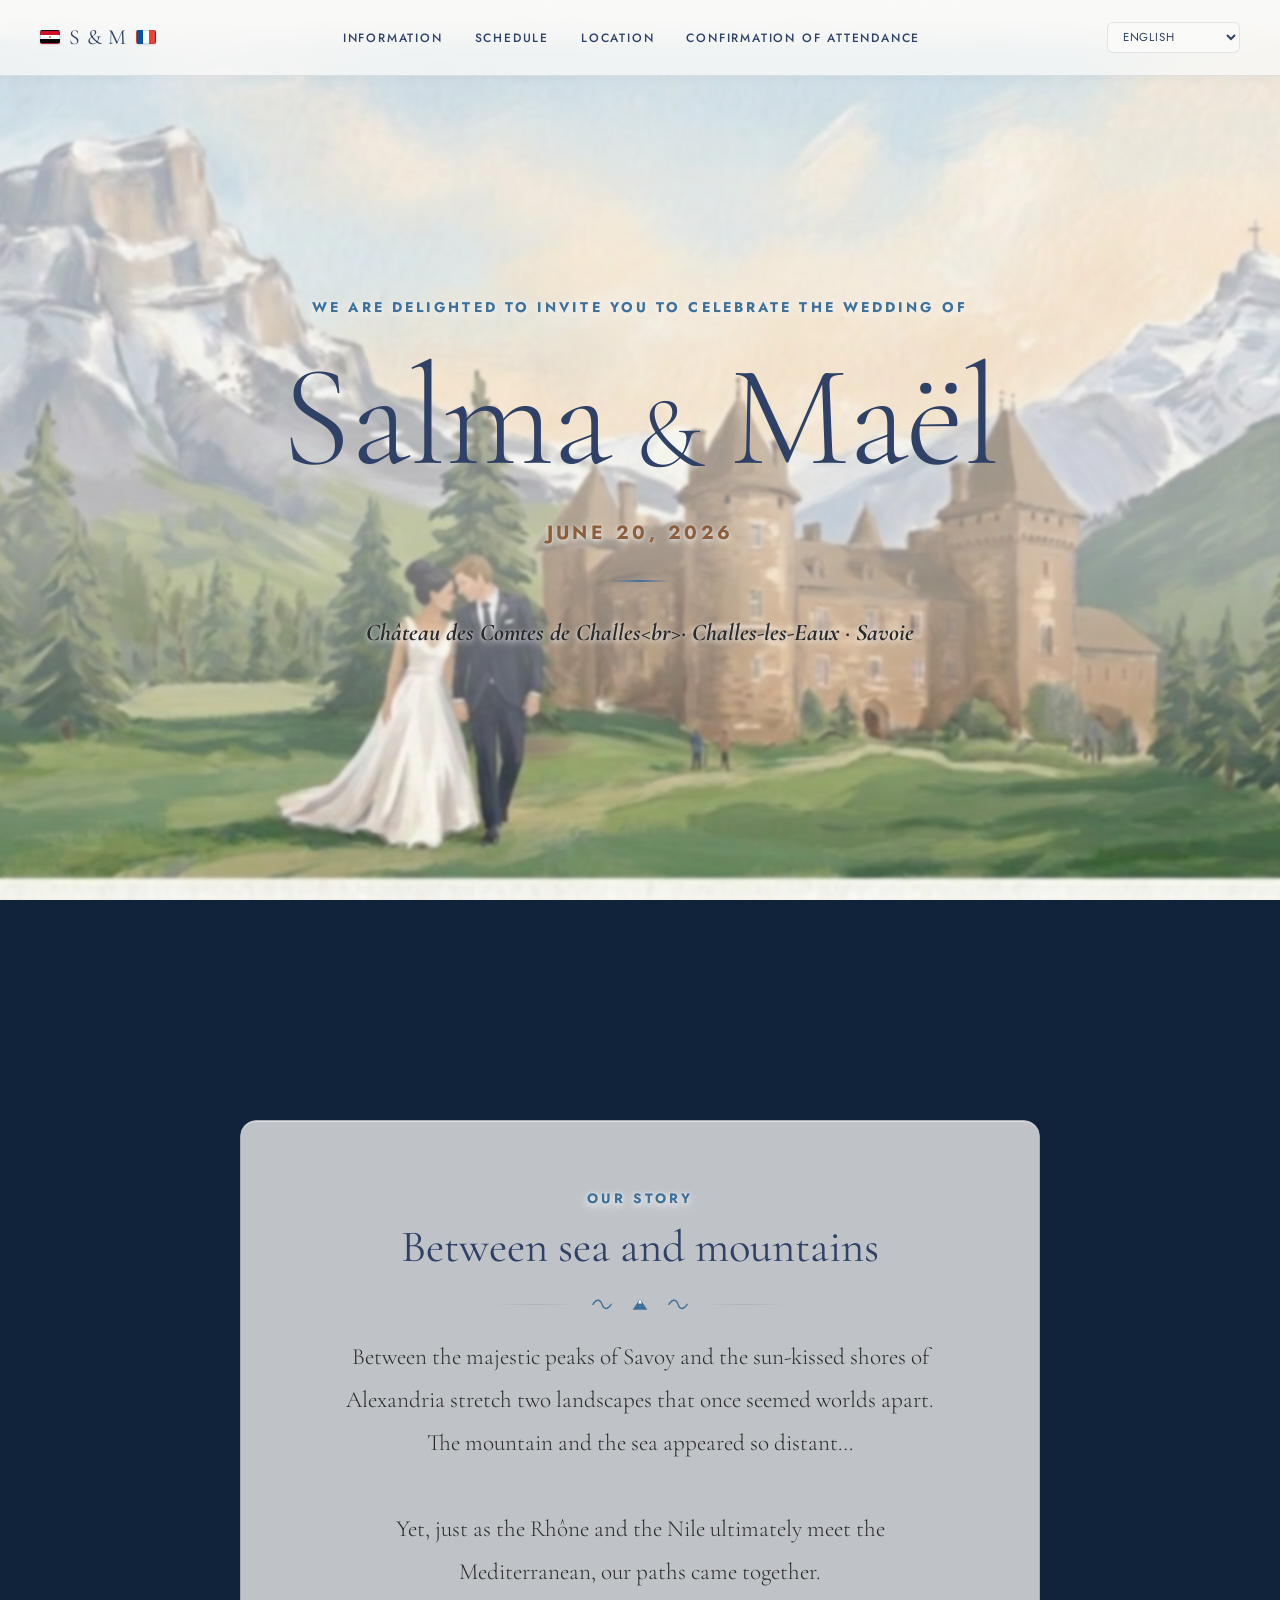
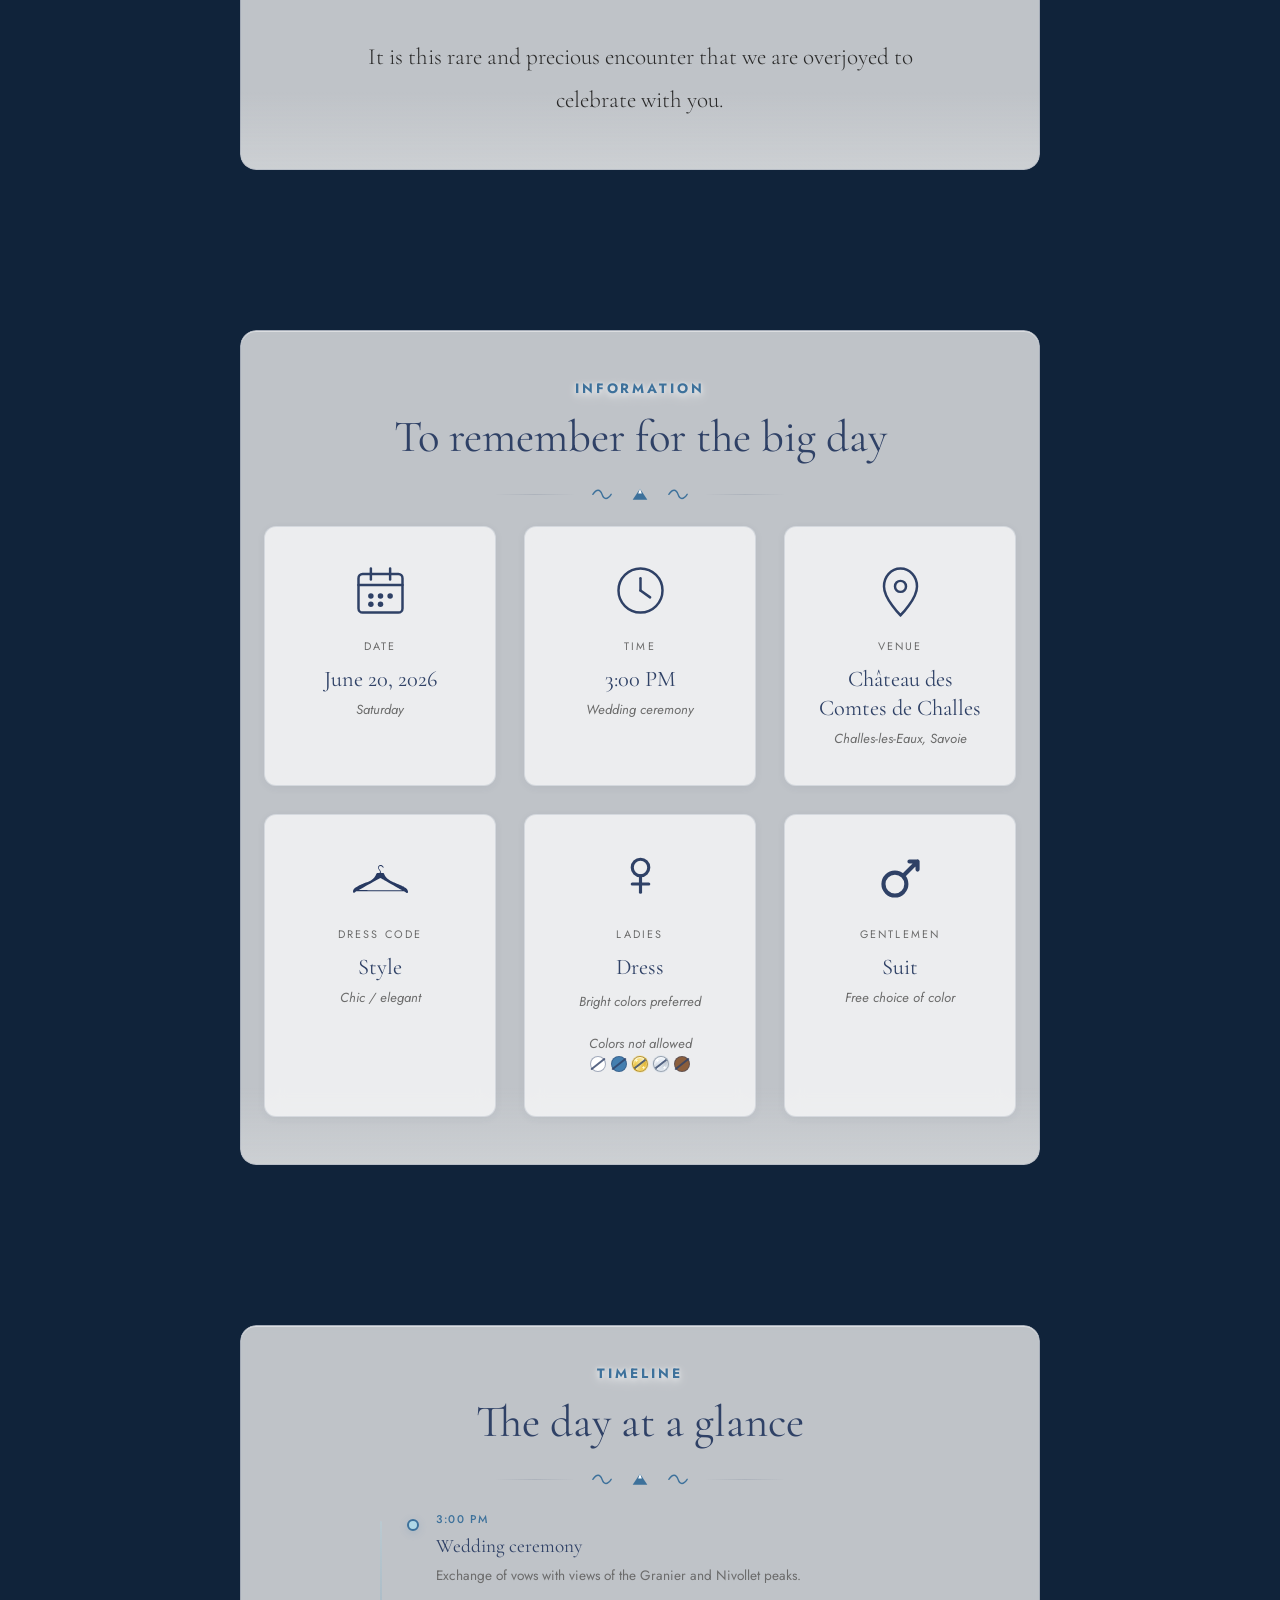
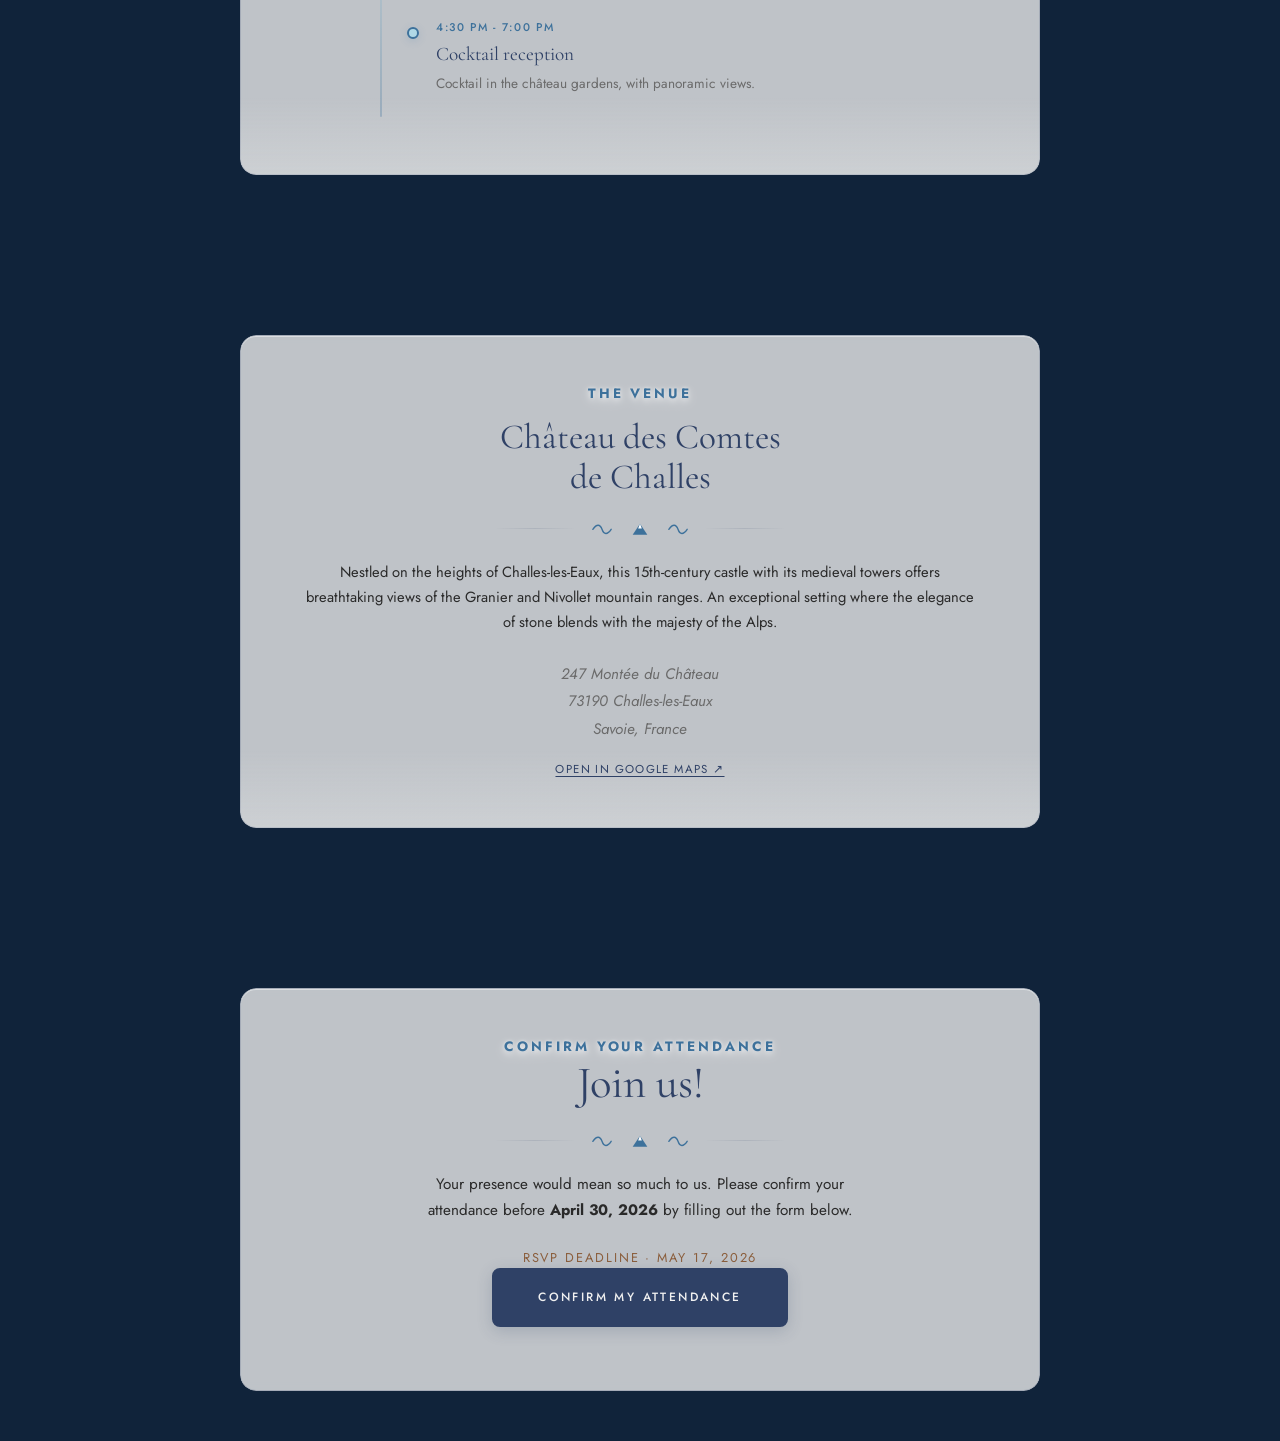
==== commit ca69cea6: "add favicon" ====
--- a/guests/index.html
+++ b/guests/index.html
@@ -6,6 +6,7 @@
   <meta name="viewport" content="width=device-width, initial-scale=1.0" />
   <meta id="meta-description" name="description" content="[i18n:description]" />
   <title>[i18n:title]</title>
+  <link rel="icon" type="image/png" href="/images/ring.png" />
 
   <!-- Google Fonts -->
   <link rel="preconnect" href="https://fonts.googleapis.com" />
--- a/style.css
+++ b/style.css
@@ -291,7 +291,7 @@
 
 .hero-names {
   font-family: var(--serif);
-  font-size: clamp(4rem, 12vw, 9rem);
+  font-size: clamp(4.5rem, 12vw, 9rem);
   color: var(--navy);
   font-weight: 300;
   letter-spacing: -0.01em;
@@ -303,8 +303,8 @@
 }
 
 .hero-names .amp {
-  font-size: 0.55em;
-  color: var(--blue);
+  font-size: 0.70em;
+  color: var(--navy);
   vertical-align: middle;
   margin: 0 0.25em;
   text-shadow:
@@ -672,11 +672,61 @@
 }
 
 .color-ban-gold {
-  background: #d4af37;
+  background: linear-gradient(145deg, #fff6c8 0%, #f7d96a 28%, #d9ab21 55%, #f4cf58 78%, #fff3b4 100%);
+  border-color: rgba(138, 102, 8, 0.55);
+  box-shadow: inset 0 1px 1px rgba(255, 255, 255, 0.8), 0 0 0 1px rgba(255, 214, 94, 0.3);
+  overflow: hidden;
 }
 
 .color-ban-silver {
-  background: #c0c0c0;
+  background: linear-gradient(145deg, #ffffff 0%, #e9eef4 30%, #b7c0cb 56%, #dfe6ee 78%, #ffffff 100%);
+  border-color: rgba(92, 108, 126, 0.55);
+  box-shadow: inset 0 1px 1px rgba(255, 255, 255, 0.85), 0 0 0 1px rgba(201, 214, 230, 0.38);
+  overflow: hidden;
+}
+
+.color-ban-gold::before,
+.color-ban-silver::before {
+  content: '';
+  position: absolute;
+  inset: 0;
+  border-radius: 50%;
+  pointer-events: none;
+  background-size: 7px 7px, 9px 9px, 100% 100%;
+  background-position: 0 0, 3px 2px, 0 0;
+  background-repeat: repeat;
+  animation: color-ban-glitter 2.6s linear infinite;
+}
+
+.color-ban-gold::before {
+  background-image:
+    radial-gradient(circle, rgba(255, 252, 214, 0.95) 0 0.9px, transparent 1.2px),
+    radial-gradient(circle, rgba(255, 228, 142, 0.78) 0 0.7px, transparent 1.1px),
+    linear-gradient(120deg, rgba(255, 255, 255, 0) 28%, rgba(255, 246, 198, 0.7) 50%, rgba(255, 255, 255, 0) 72%);
+}
+
+.color-ban-silver::before {
+  background-image:
+    radial-gradient(circle, rgba(255, 255, 255, 0.95) 0 0.9px, transparent 1.2px),
+    radial-gradient(circle, rgba(233, 241, 252, 0.78) 0 0.7px, transparent 1.1px),
+    linear-gradient(120deg, rgba(255, 255, 255, 0) 28%, rgba(240, 247, 255, 0.72) 50%, rgba(255, 255, 255, 0) 72%);
+}
+
+@keyframes color-ban-glitter {
+  0% {
+    background-position: 0 0, 3px 2px, -14px 0;
+    opacity: 0.72;
+  }
+
+  50% {
+    background-position: 1px 2px, 5px 4px, 0 0;
+    opacity: 0.95;
+  }
+
+  100% {
+    background-position: 2px 3px, 7px 5px, 14px 0;
+    opacity: 0.72;
+  }
 }
 
 .color-ban-brown {
@@ -799,20 +849,8 @@
     0 1px 2px rgba(47, 65, 102, 0.1);
 }
 
-body.lang-ar .hero-place {
-  font-family: 'Noto Sans Arabic', 'Cairo', 'Tajawal', system-ui, sans-serif;
-  font-size: clamp(1.5rem, 2.8vw, 1.9rem);
-  letter-spacing: 0;
-  font-weight: 700;
-  text-shadow:
-    0 2px 5px rgba(255, 255, 255, 0.6),
-    0 3px 11px rgba(255, 255, 255, 0.35),
-    0 0 2.5px rgba(255, 255, 255, 0.45),
-    0 1px 2px rgba(47, 65, 102, 0.1);
-}
-
 body.lang-ar .hero-names {
-  font-size: clamp(4rem, 12vw, 9rem);
+  font-size: clamp(4.5rem, 12vw, 9rem);
 }
 
 /* ── Location ────────────────────────────────────────── */
@@ -926,6 +964,7 @@
   cursor: pointer;
   transition: transform 0.3s ease, box-shadow 0.3s ease, background 0.3s ease;
   box-shadow: 0 4px 16px rgba(47, 65, 102, 0.2);
+  margin-bottom: 1rem;
 }
 
 .rsvp-btn:hover {
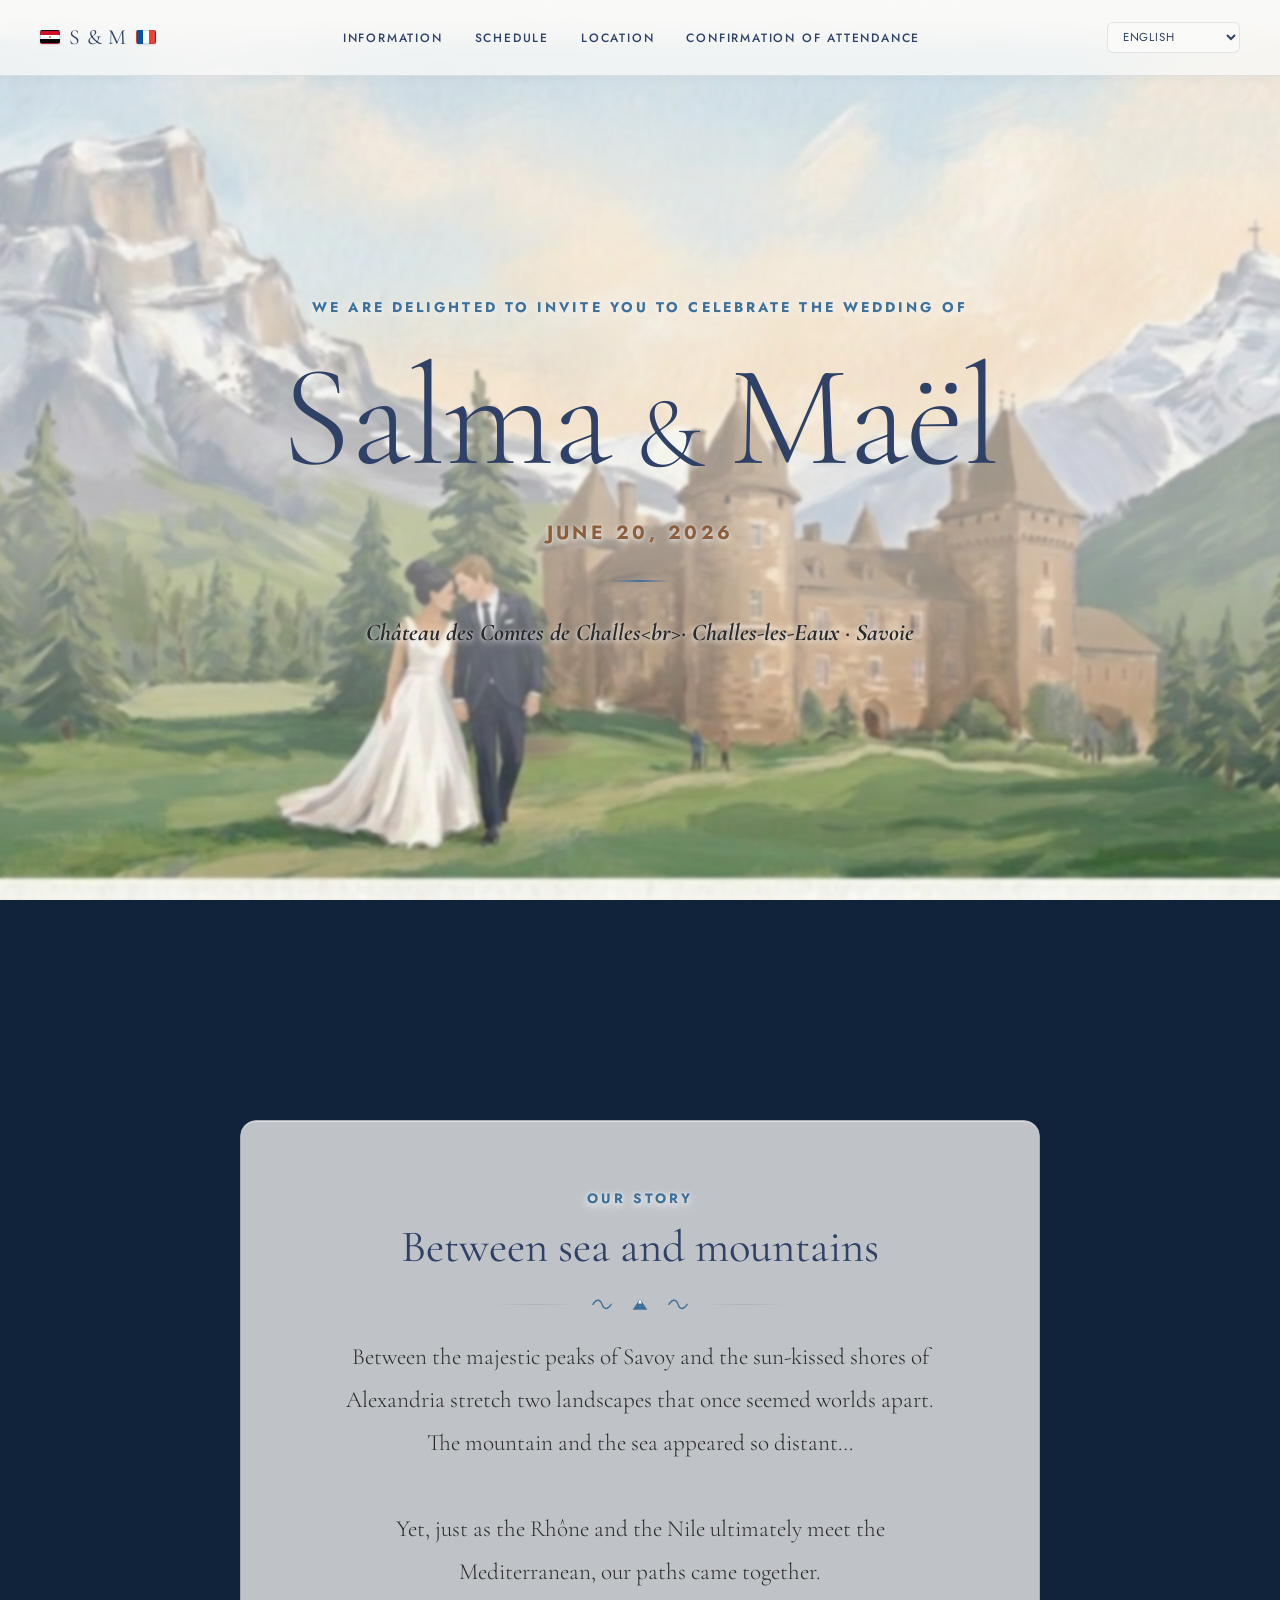
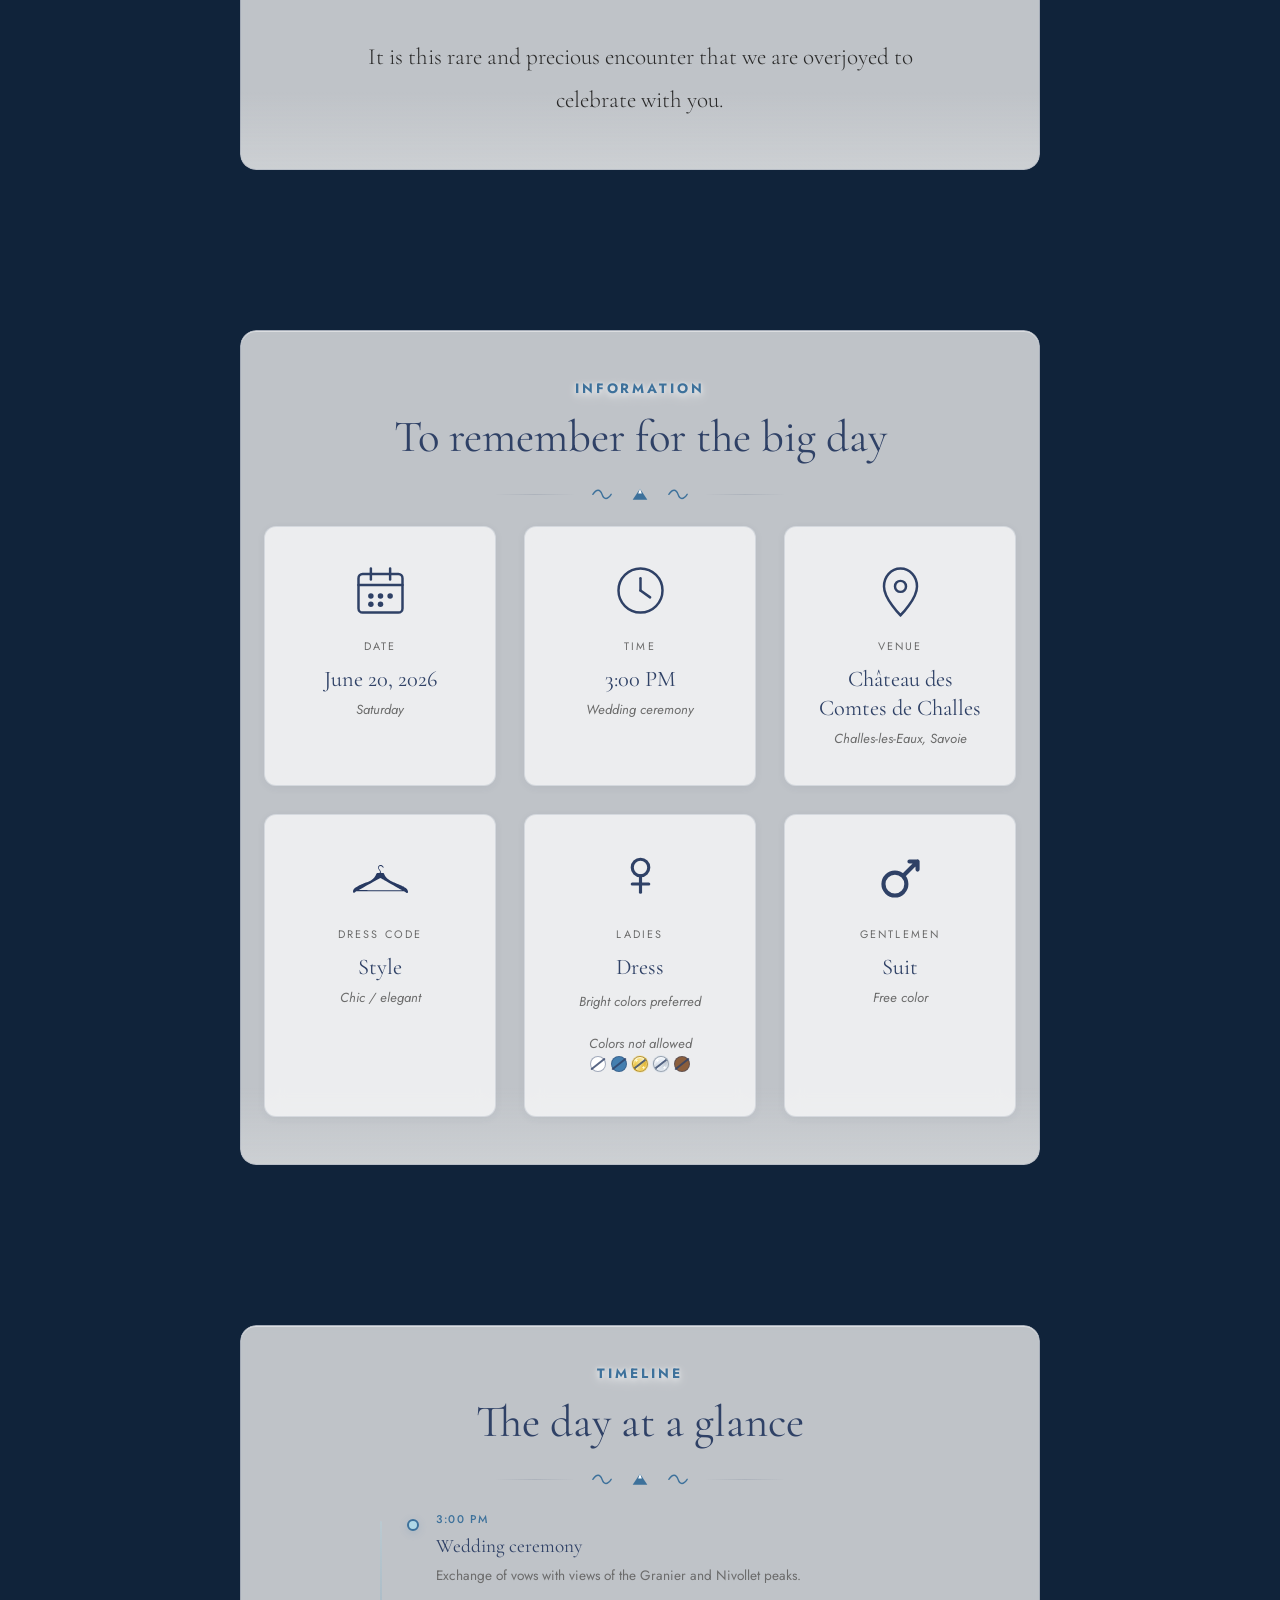
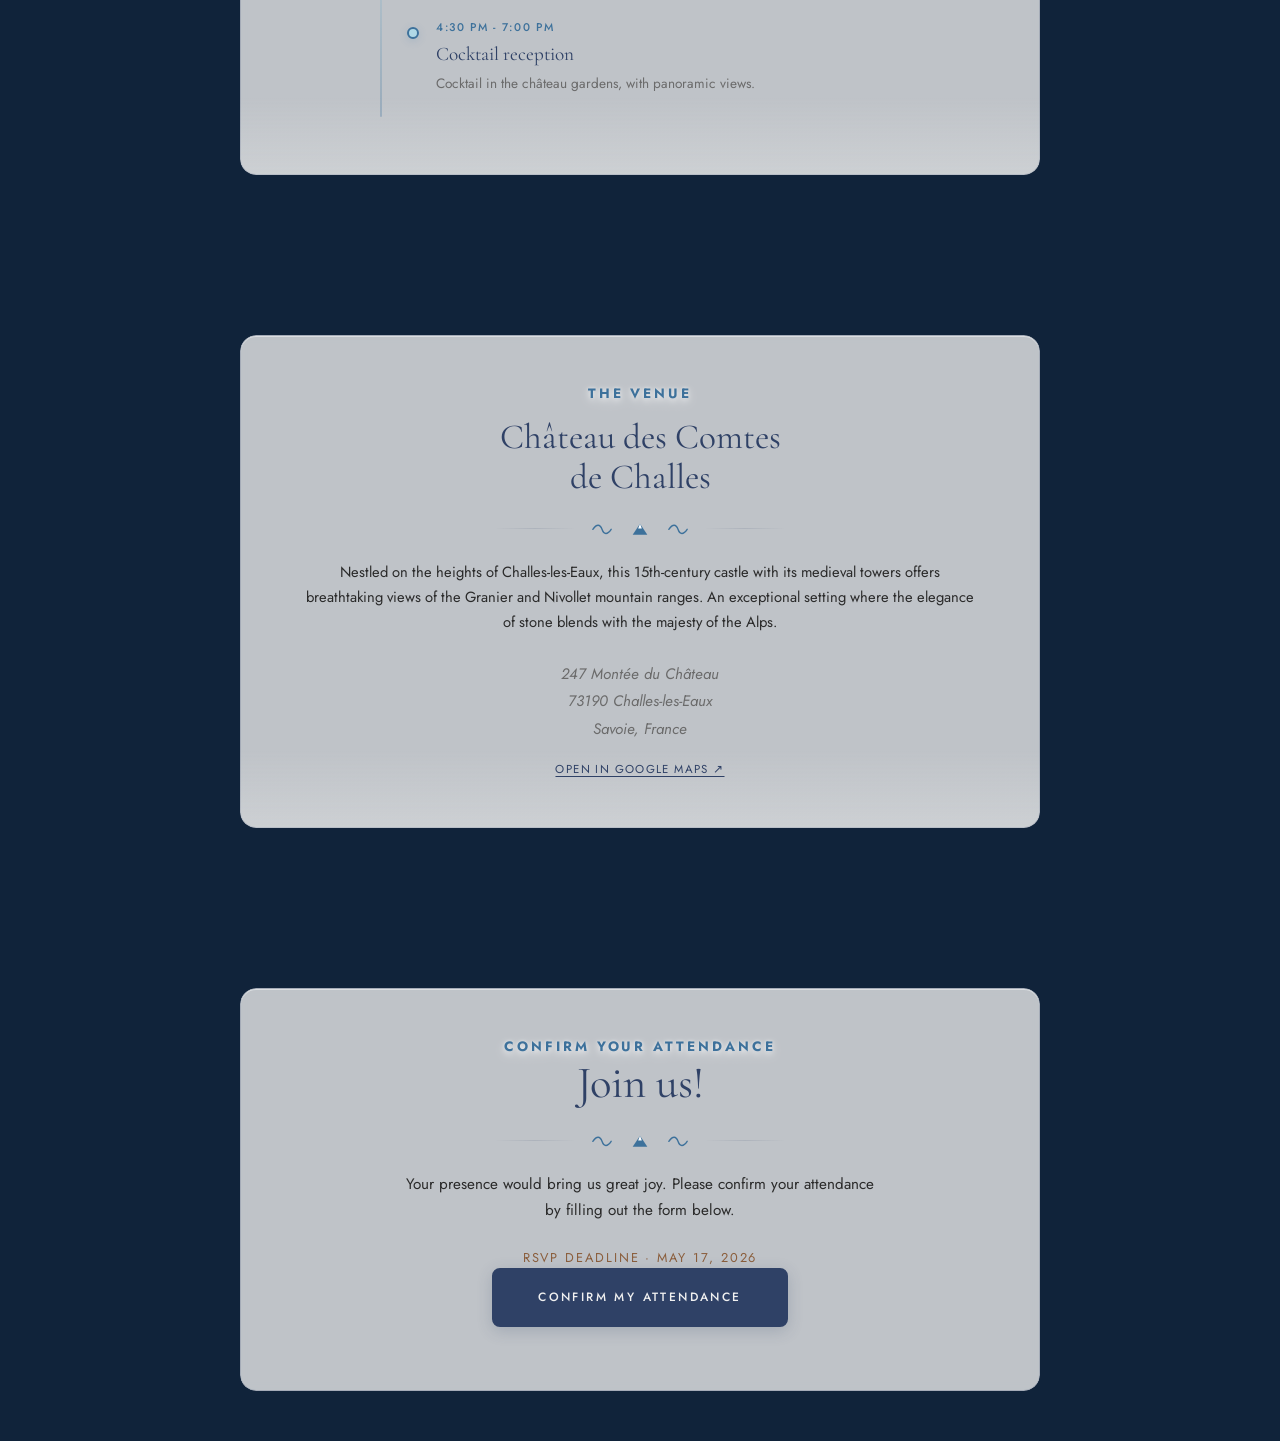
==== commit 55d3c5f8: "fix: form guests" ====
--- a/guests/index.html
+++ b/guests/index.html
@@ -325,7 +325,8 @@
         Remplacez le href ci-dessous par votre lien Google Form réel.
         Exemple : https://forms.gle/XXXXXXXXXXXXXXXX
       -->
-      <a href="https://forms.gle/Nprychy3yCCdcuF78" target="_blank" rel="noopener noreferrer" class="rsvp-btn"
+      <a href="https://docs.google.com/forms/d/e/1FAIpQLSdAZbGQrn5hyi1u9a1jd9_w6j-5717cwy2YiKT0Sc0R3444NA/viewform?usp=publish-editor"
+        target="_blank" rel="noopener noreferrer" class="rsvp-btn"
         aria-label="Confirmer ma présence via le formulaire en ligne" data-i18n-attr="aria-label:rsvp.buttonAria">
         <span data-i18n="rsvp.button">[i18n:rsvp.button]</span>
       </a>
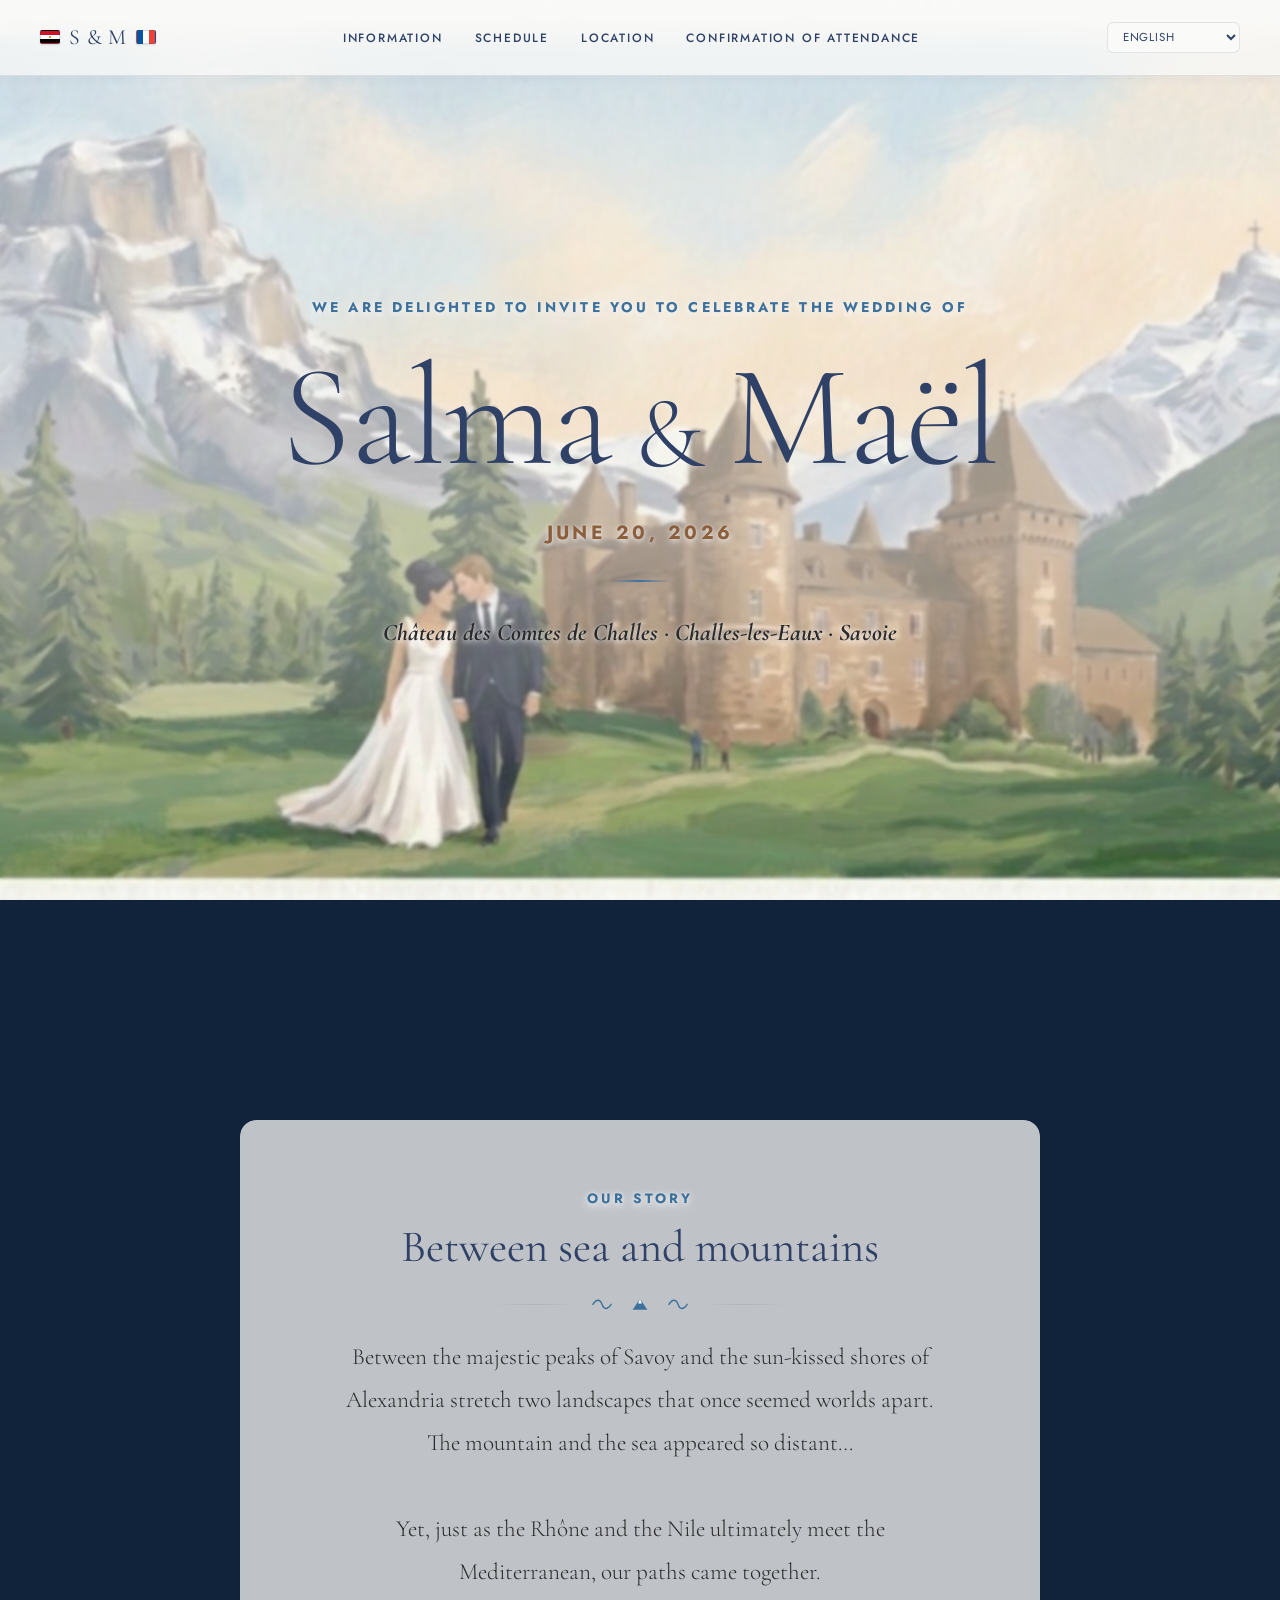
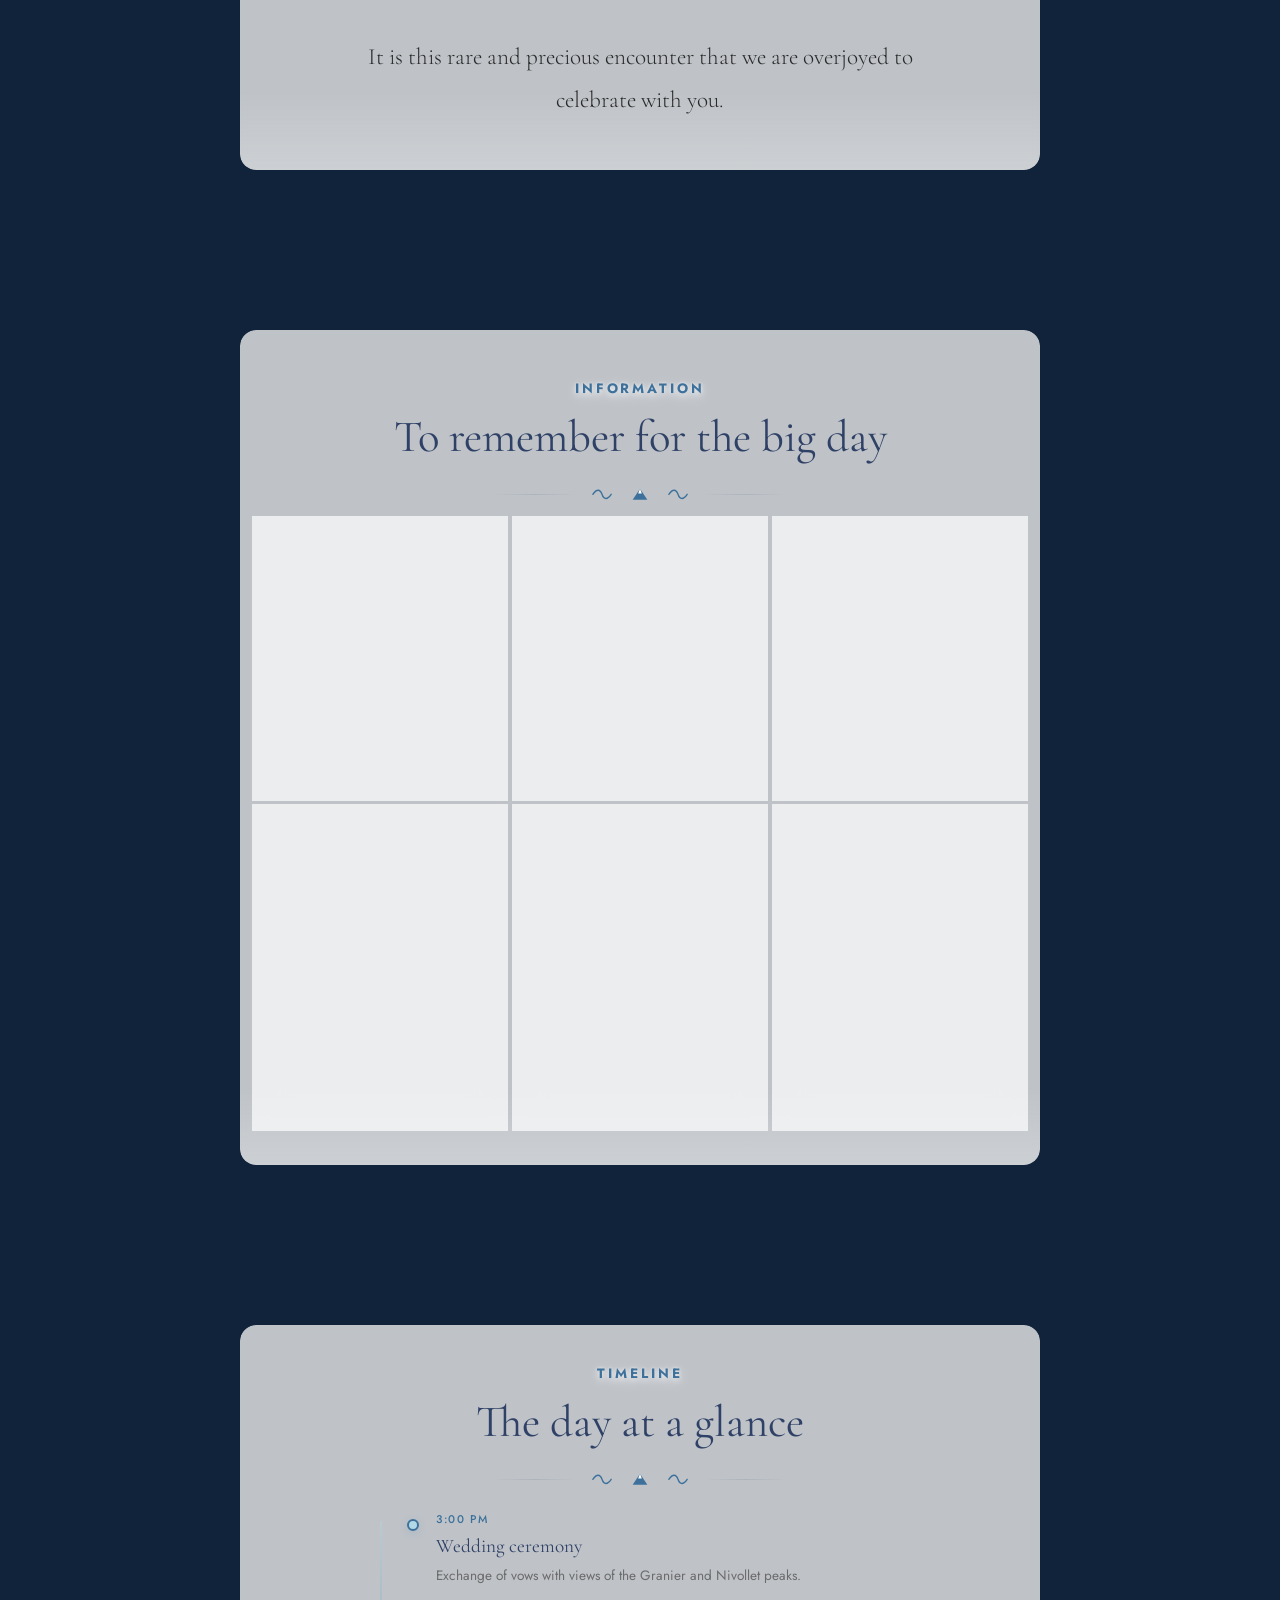
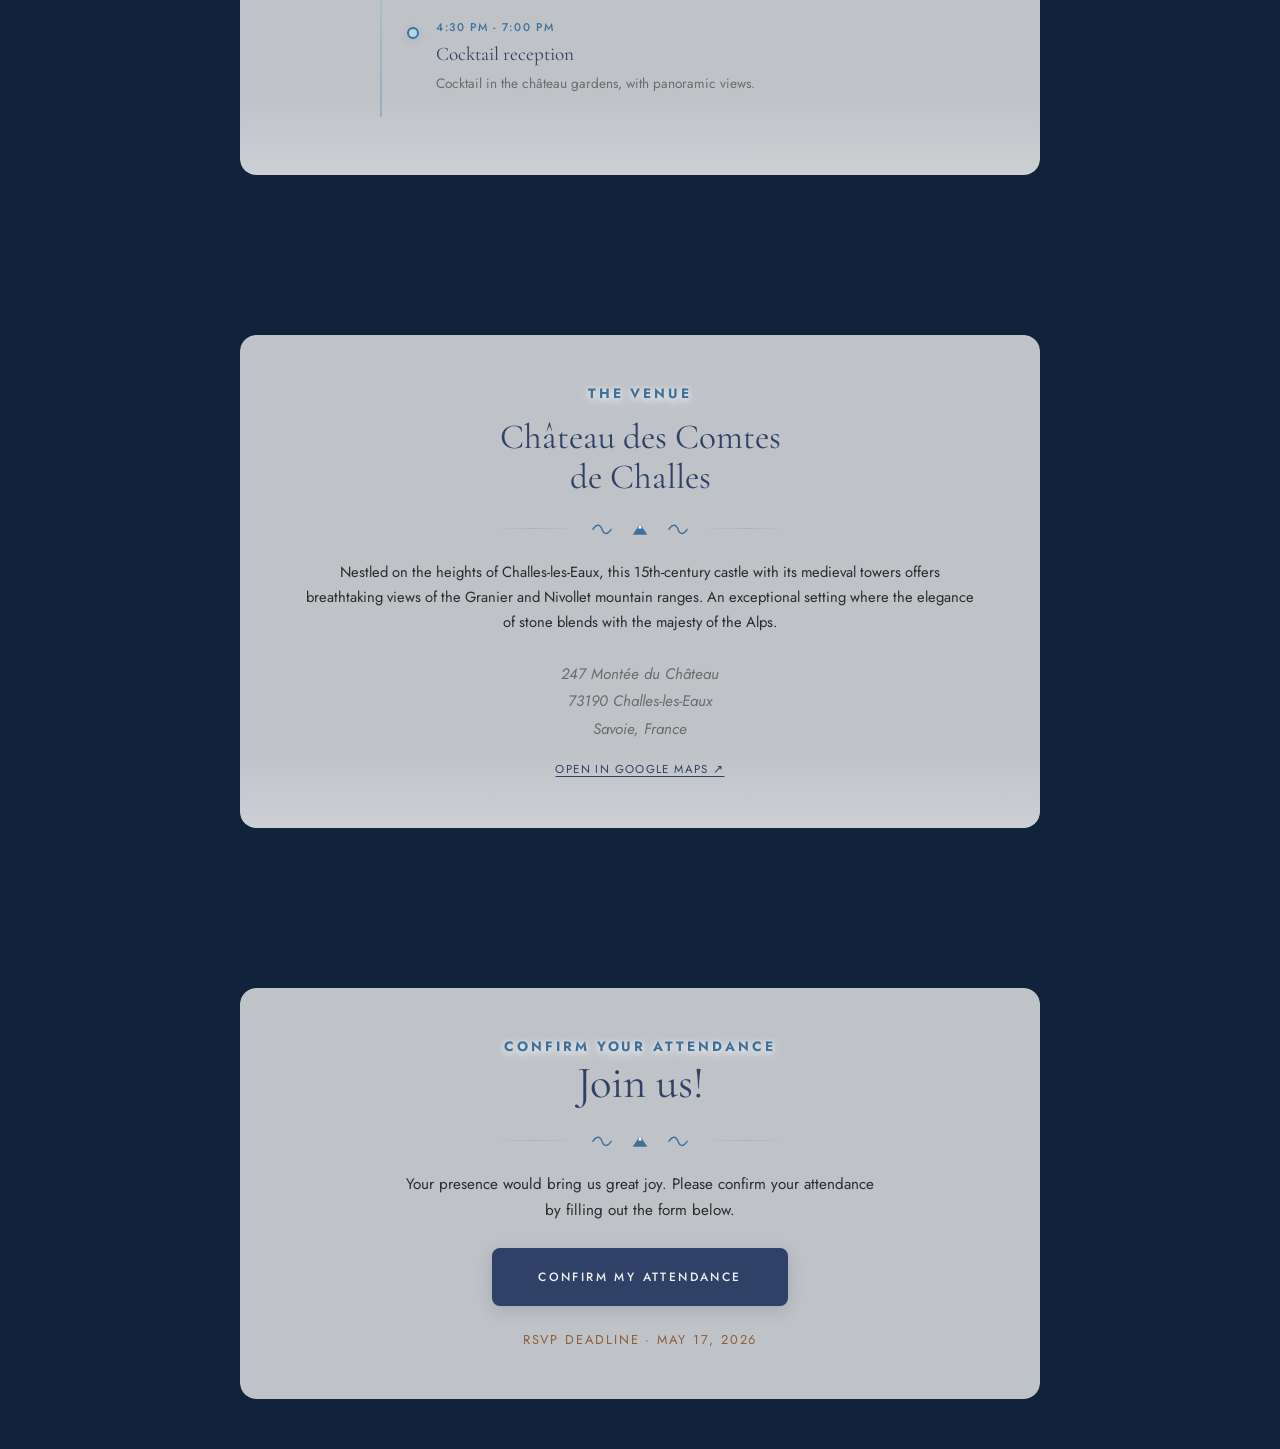
==== commit 1ce4a627: "style: fix position rsvp" ====
--- a/guests/index.html
+++ b/guests/index.html
@@ -4,8 +4,15 @@
 <head>
   <meta charset="UTF-8" />
   <meta name="viewport" content="width=device-width, initial-scale=1.0" />
-  <meta id="meta-description" name="description" content="[i18n:description]" />
-  <title>[i18n:title]</title>
+  <meta id="meta-description" name="description"
+    content="Salma &amp; Maël — Mariage le 20 juin 2026 au Château des Comtes de Challes, Challes-les-Eaux, Savoie." />
+  <meta property="og:title" content="Salma &amp; Maël · 20 juin 2026" />
+  <meta property="og:description"
+    content="Salma &amp; Maël — Mariage le 20 juin 2026 au Château des Comtes de Challes, Challes-les-Eaux, Savoie." />
+  <meta name="twitter:title" content="Salma &amp; Maël · 20 juin 2026" />
+  <meta name="twitter:description"
+    content="Salma &amp; Maël — Mariage le 20 juin 2026 au Château des Comtes de Challes, Challes-les-Eaux, Savoie." />
+  <title>Salma &amp; Maël · 20 juin 2026</title>
   <link rel="icon" type="image/png" href="/images/ring.png" />
 
   <!-- Google Fonts -->
@@ -318,9 +325,6 @@
 
     <div class="rsvp-content fade-up">
       <p class="rsvp-intro" data-i18n-html="rsvp.intro">[i18n:rsvp.intro]</p>
-
-      <p class="rsvp-date" data-i18n="rsvp.deadline">[i18n:rsvp.deadline]</p>
-
       <!--
         Remplacez le href ci-dessous par votre lien Google Form réel.
         Exemple : https://forms.gle/XXXXXXXXXXXXXXXX
@@ -330,6 +334,7 @@
         aria-label="Confirmer ma présence via le formulaire en ligne" data-i18n-attr="aria-label:rsvp.buttonAria">
         <span data-i18n="rsvp.button">[i18n:rsvp.button]</span>
       </a>
+      <p class="rsvp-date" data-i18n="rsvp.deadline">[i18n:rsvp.deadline]</p>
     </div>
 
   </section>
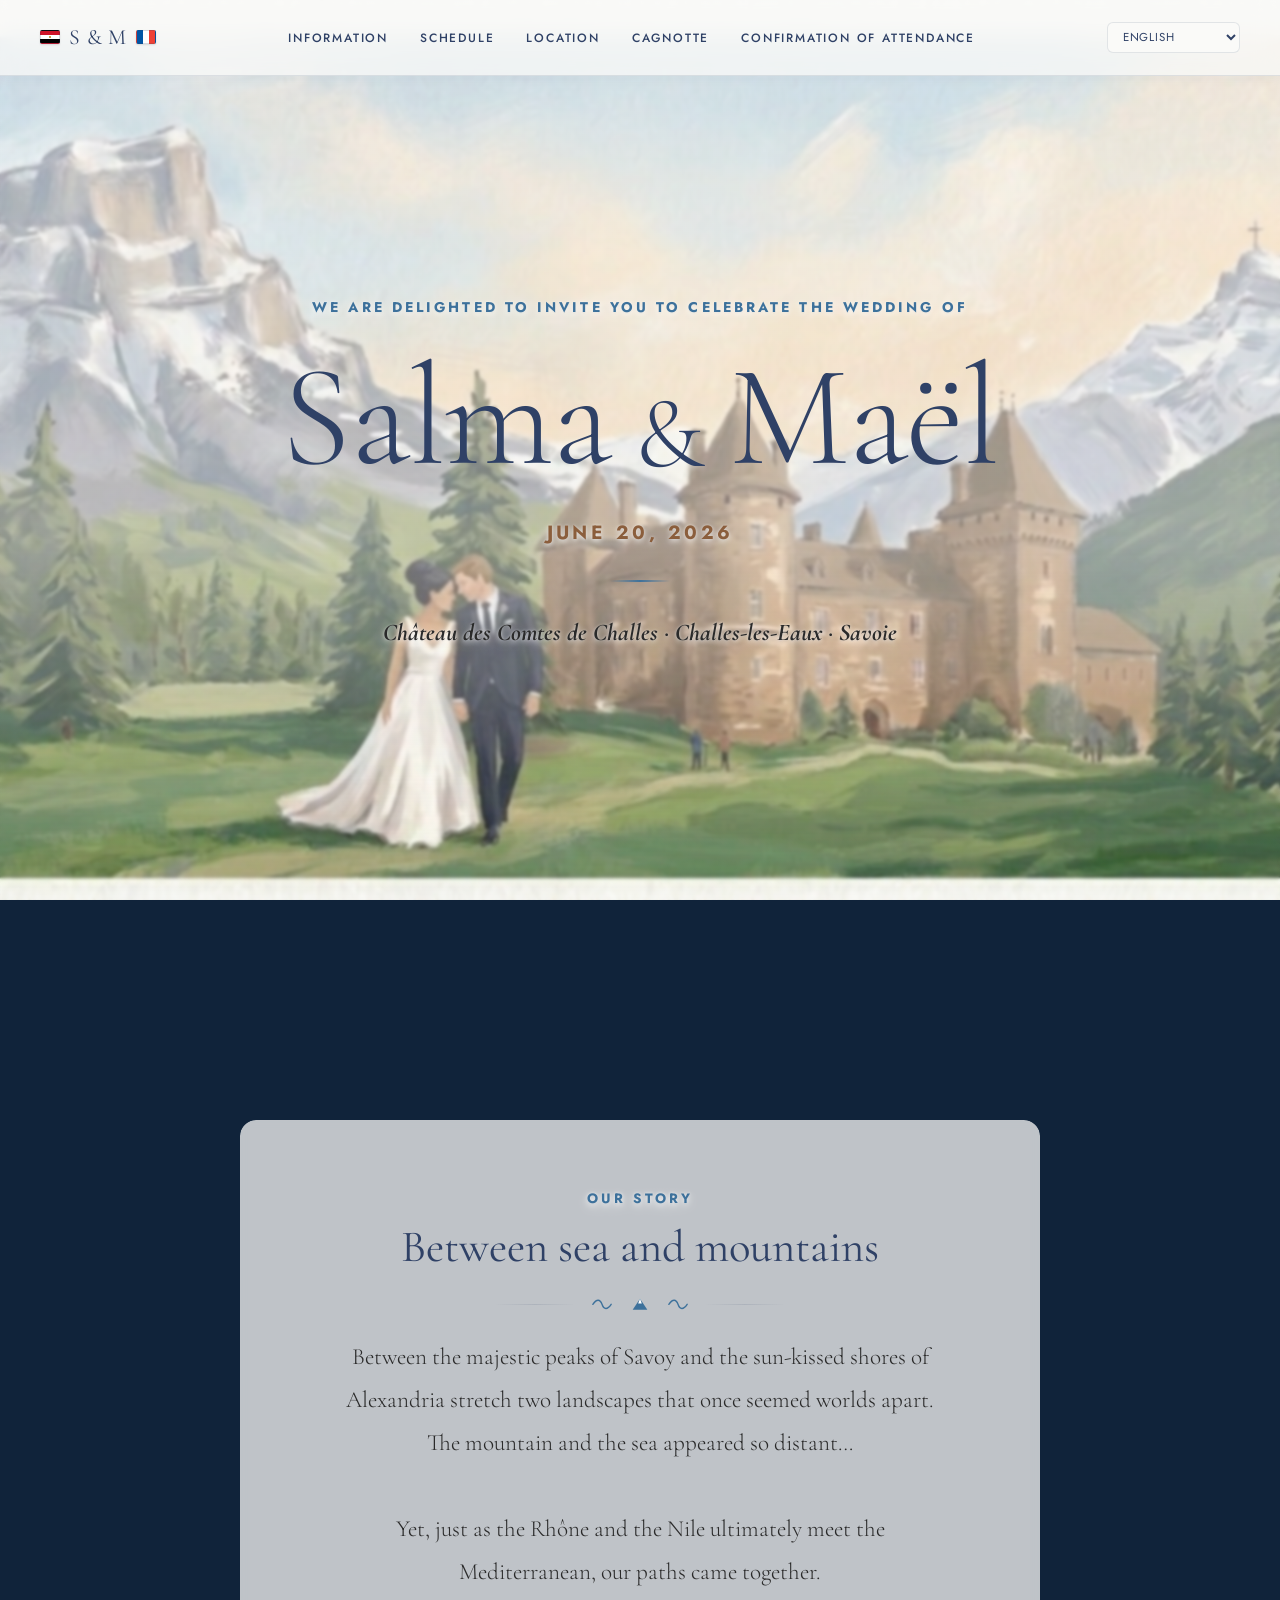
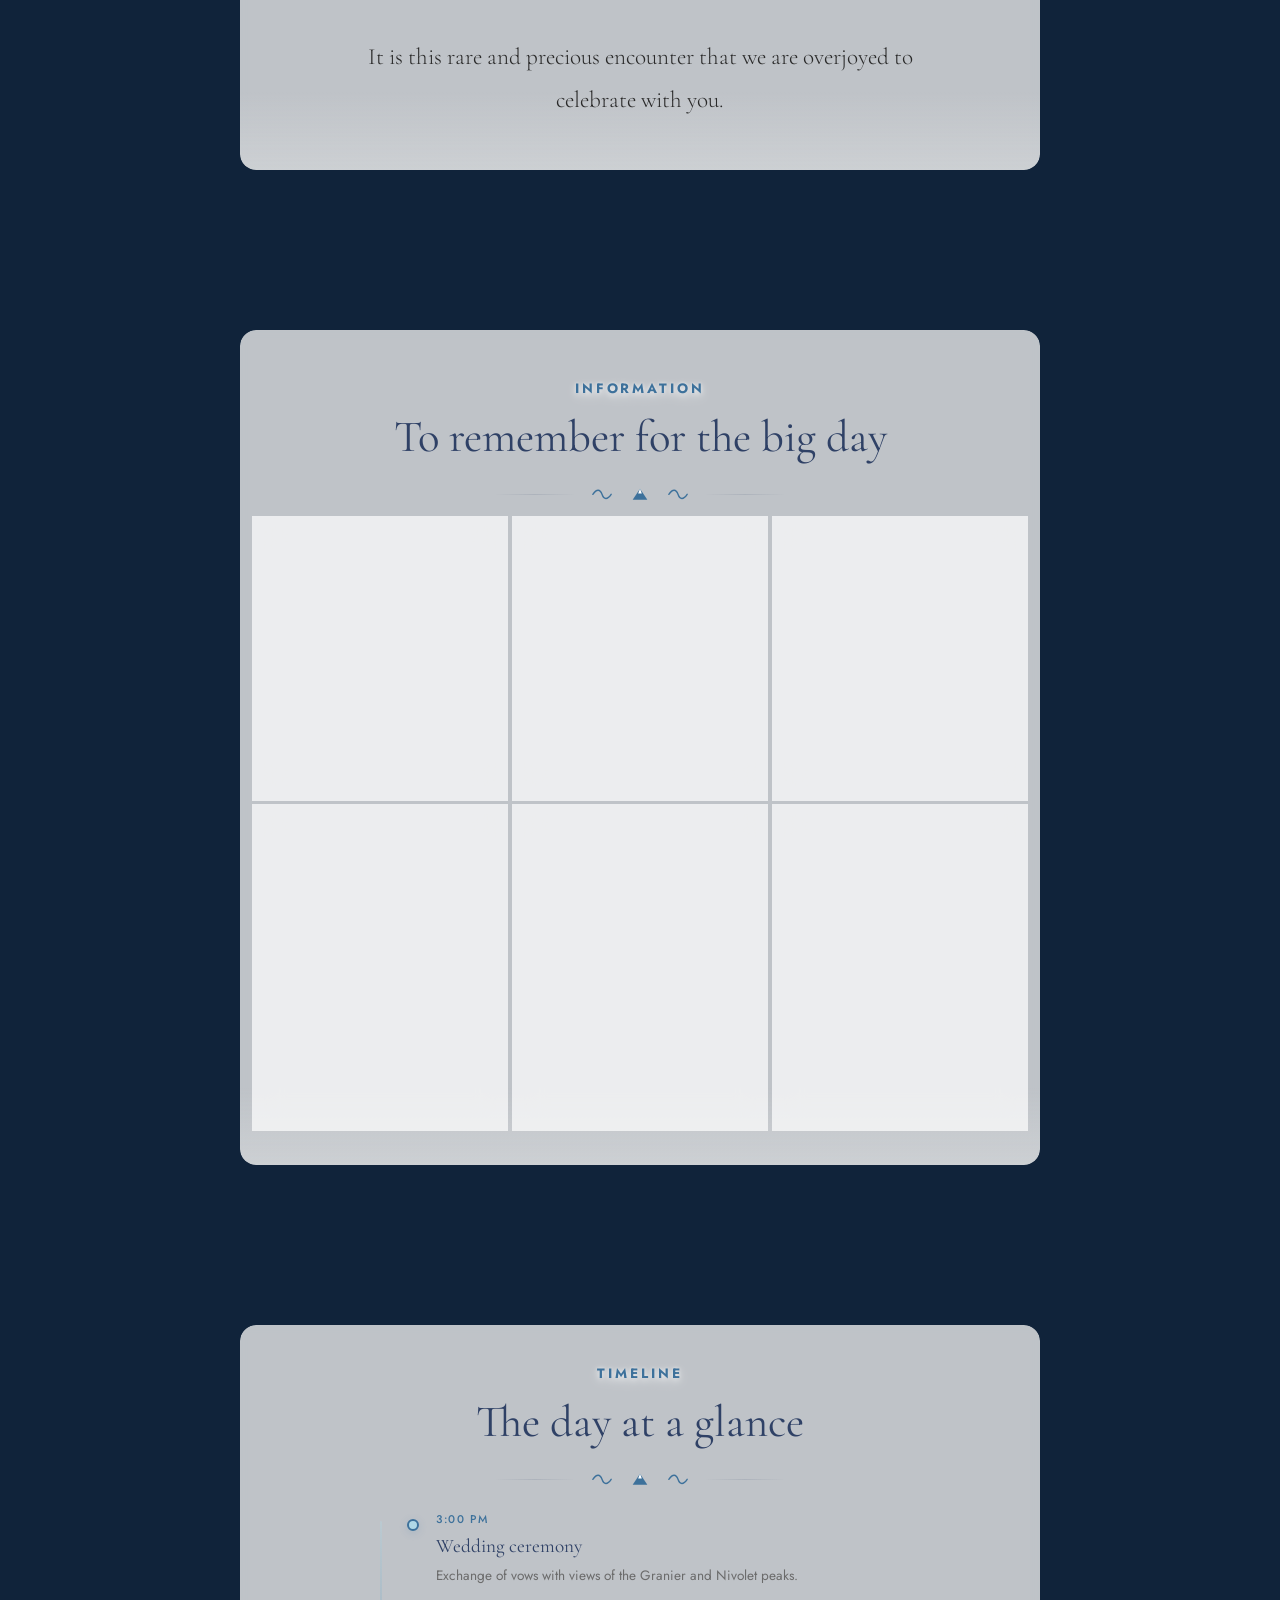
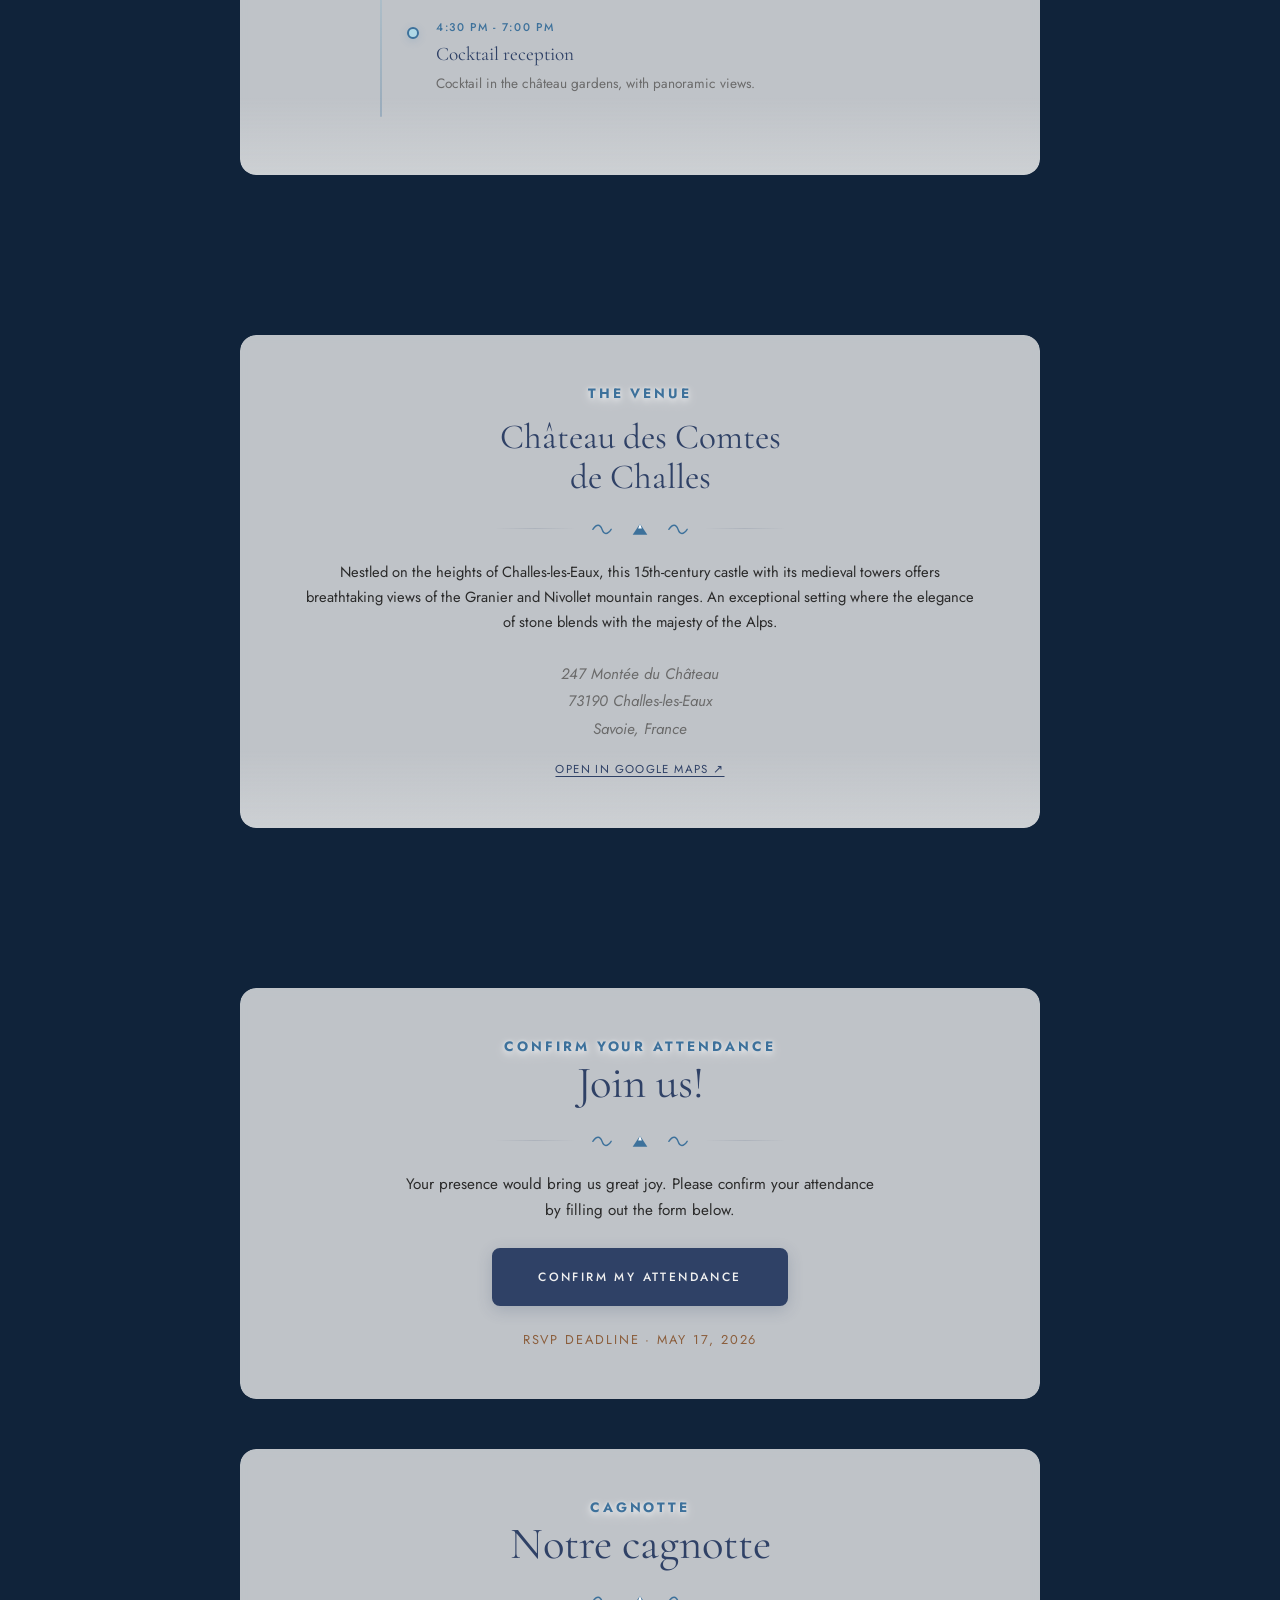
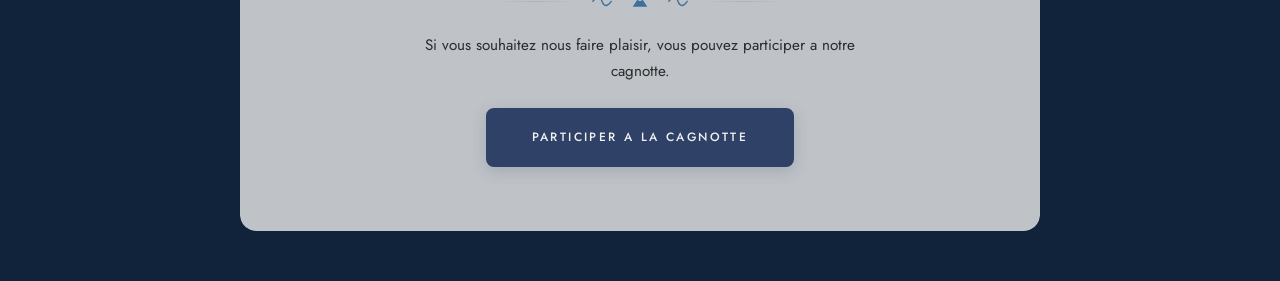
==== commit dc080adf: "add cagnotte" ====
--- a/guests/index.html
+++ b/guests/index.html
@@ -51,6 +51,7 @@
       <li><a href="#details" data-i18n="nav.details">[i18n:nav.details]</a></li>
       <li><a href="#programme" data-i18n="nav.program">[i18n:nav.program]</a></li>
       <li><a href="#lieu" data-i18n="nav.location">[i18n:nav.location]</a></li>
+      <li><a href="#cagnotte">Cagnotte</a></li>
       <li><a href="#rsvp" data-i18n="nav.rsvp">[i18n:nav.rsvp]</a></li>
     </ul>
     <div class="nav-controls">
@@ -339,6 +340,36 @@
 
   </section>
 
+  <!-- ── Cagnotte ───────────────────────────────────────── -->
+  <section id="cagnotte" class="rsvp-section" aria-labelledby="cagnotte-title">
+
+    <div class="rsvp-header fade-up">
+      <p class="eyebrow">Cagnotte</p>
+      <h2 id="cagnotte-title" class="section-title">Notre cagnotte</h2>
+      <div class="ornament" aria-hidden="true">
+        <svg viewBox="0 0 24 16" fill="none" stroke="currentColor" stroke-width="1.5" stroke-linecap="round">
+          <path d="M2,8 C6,2 10,2 12,8 C14,14 18,14 22,8" />
+        </svg>
+        <svg viewBox="0 0 24 16" fill="currentColor">
+          <polygon points="12,2 4,14 20,14" />
+          <polygon points="12,2 10,7 14,7" fill="white" />
+        </svg>
+        <svg viewBox="0 0 24 16" fill="none" stroke="currentColor" stroke-width="1.5" stroke-linecap="round">
+          <path d="M2,8 C6,2 10,2 12,8 C14,14 18,14 22,8" />
+        </svg>
+      </div>
+    </div>
+
+    <div class="rsvp-content fade-up">
+      <p class="rsvp-intro">Si vous souhaitez nous faire plaisir, vous pouvez participer a notre cagnotte.</p>
+      <a href="https://www.onparticipe.fr/c/iWkIcYMH" target="_blank" rel="noopener noreferrer" class="rsvp-btn"
+        aria-label="Acceder a notre cagnotte OnParticipe">
+        Participer a la cagnotte
+      </a>
+    </div>
+
+  </section>
+
   <!-- ── Scroll animation ─────────────────────────────────── -->
   <script src="/app.js"></script>
 
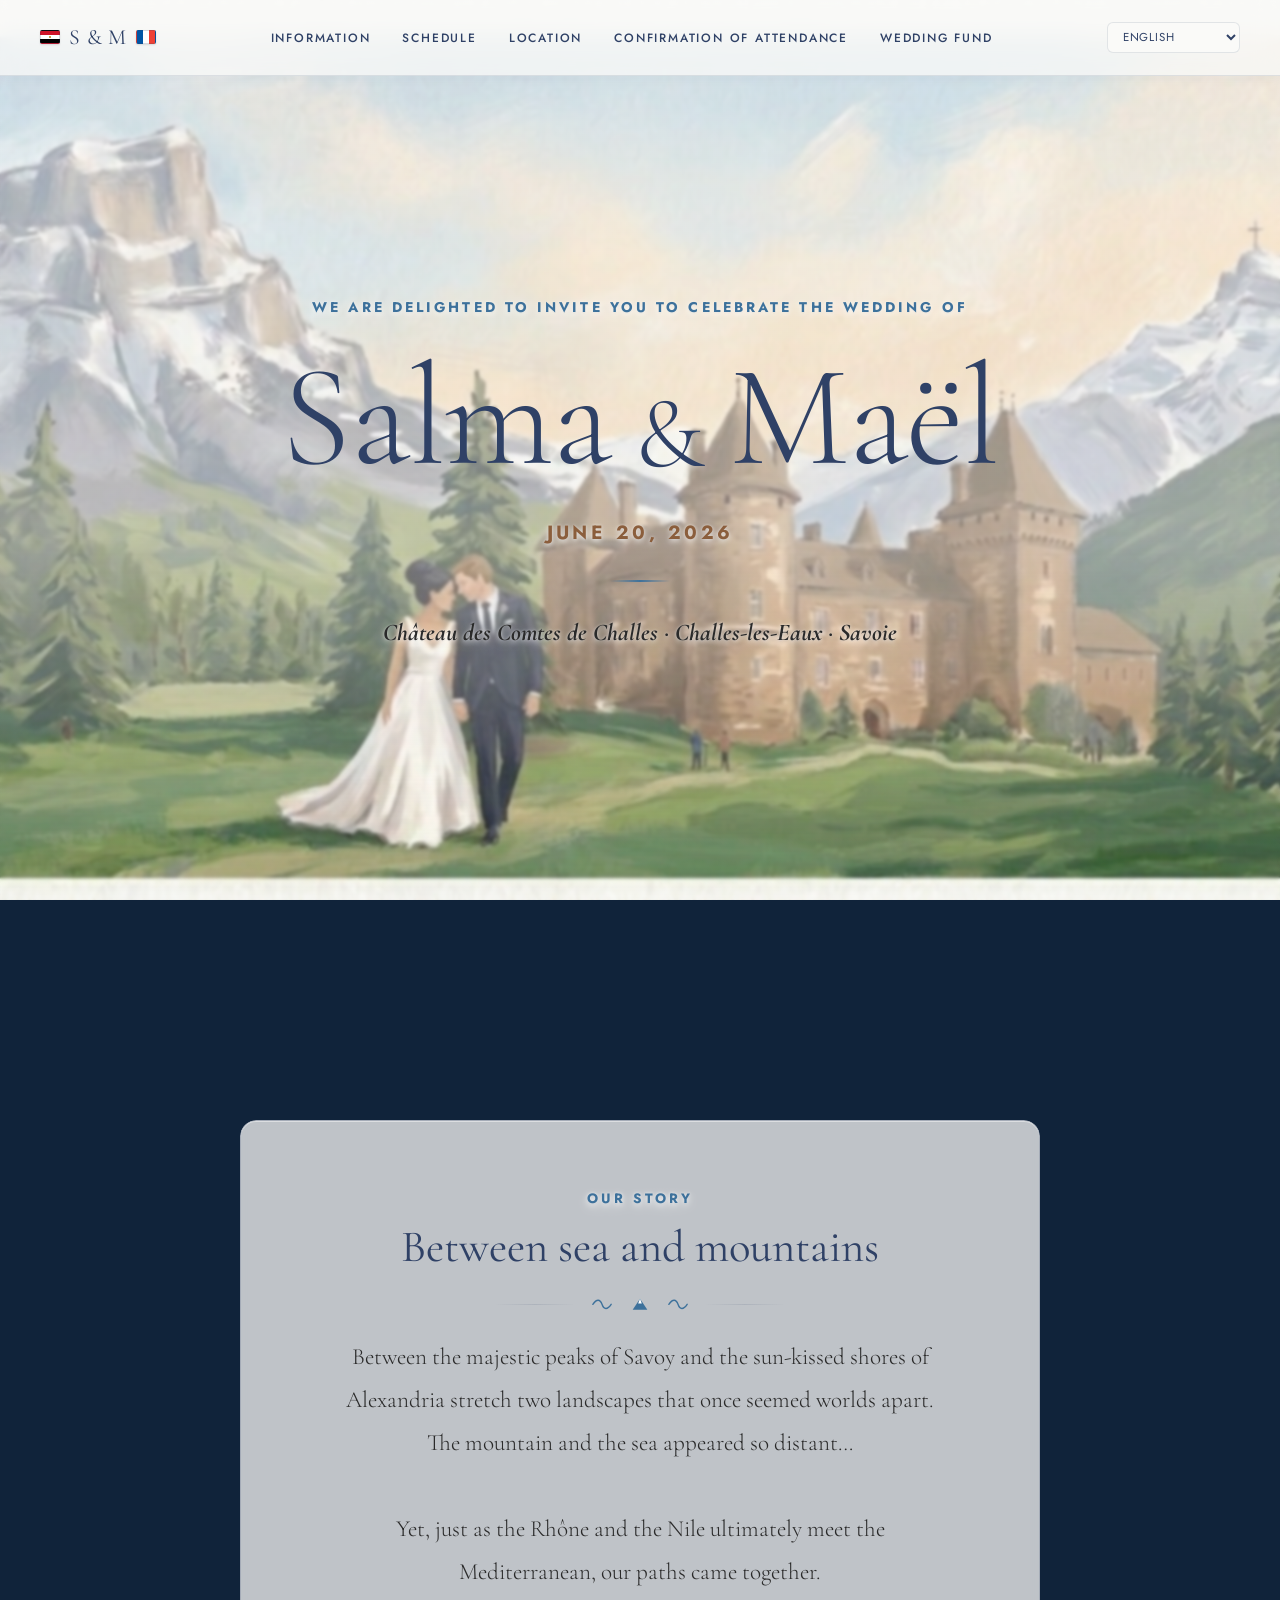
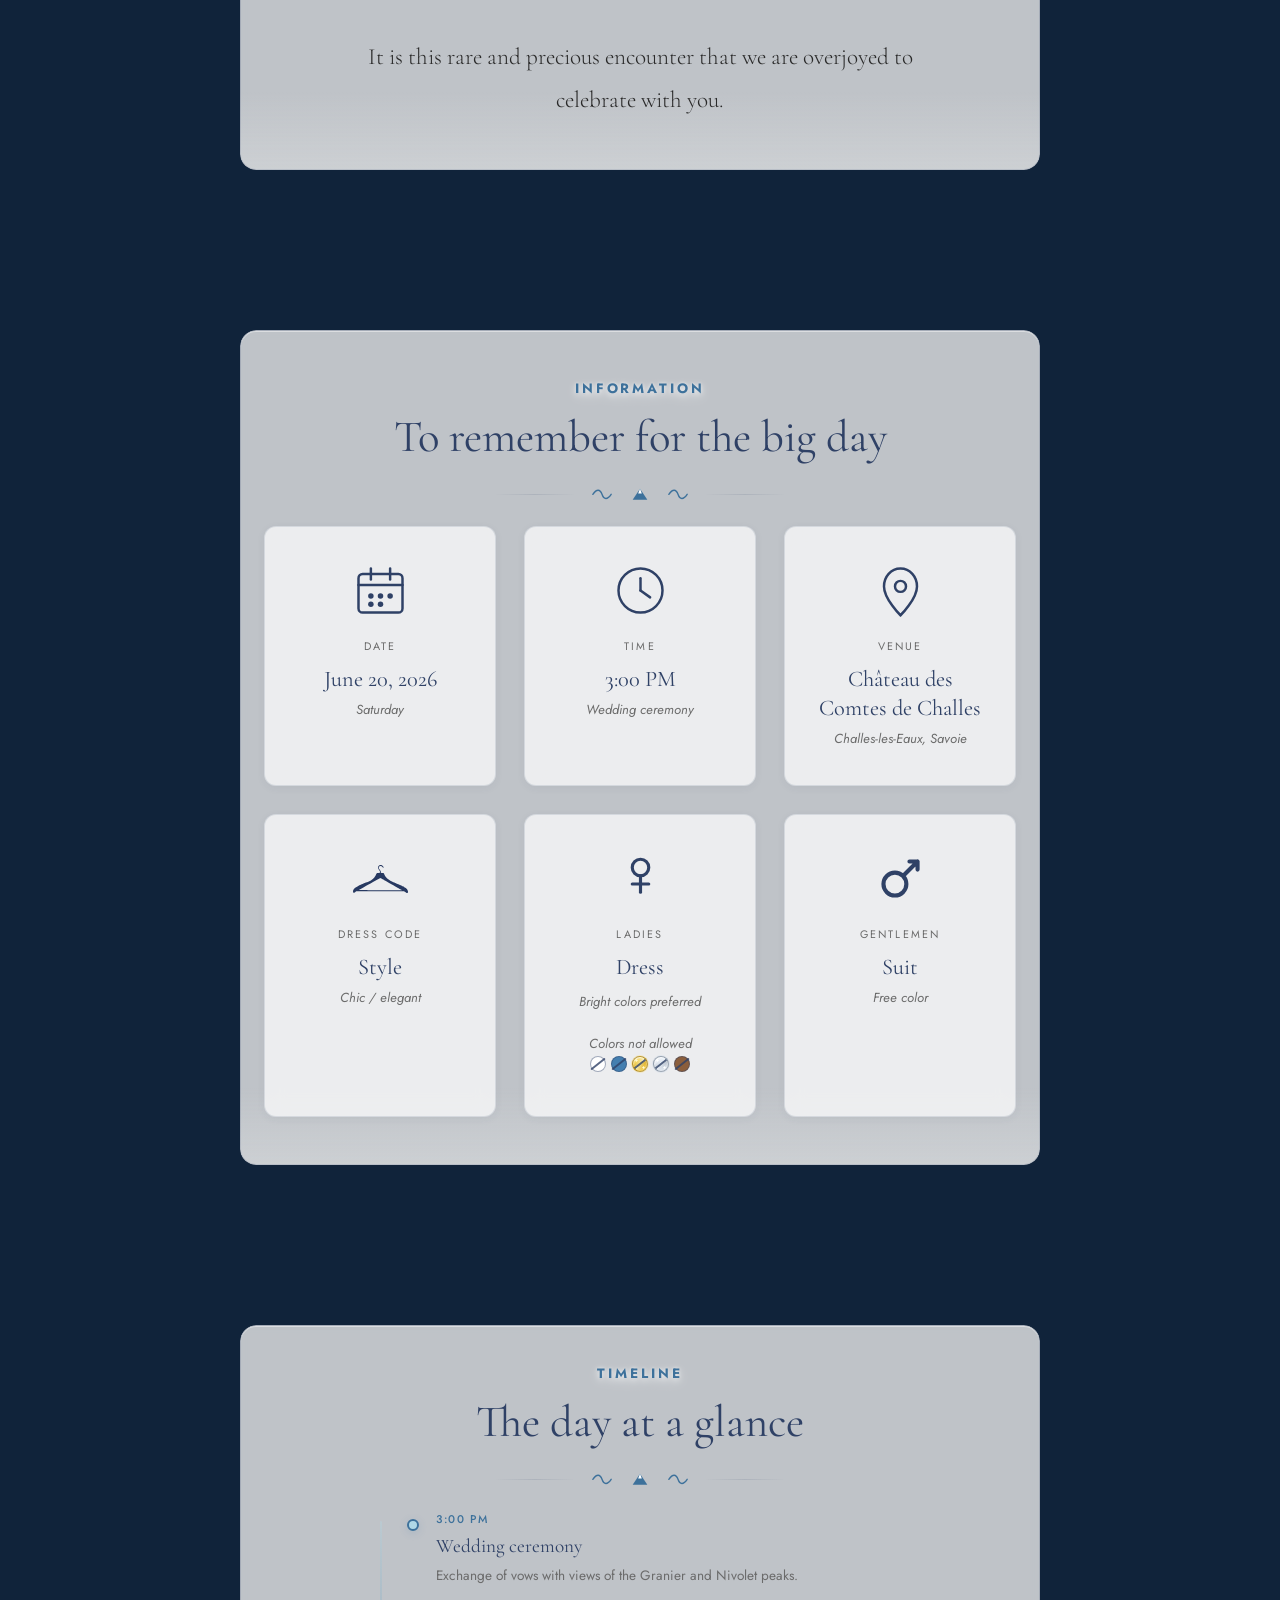
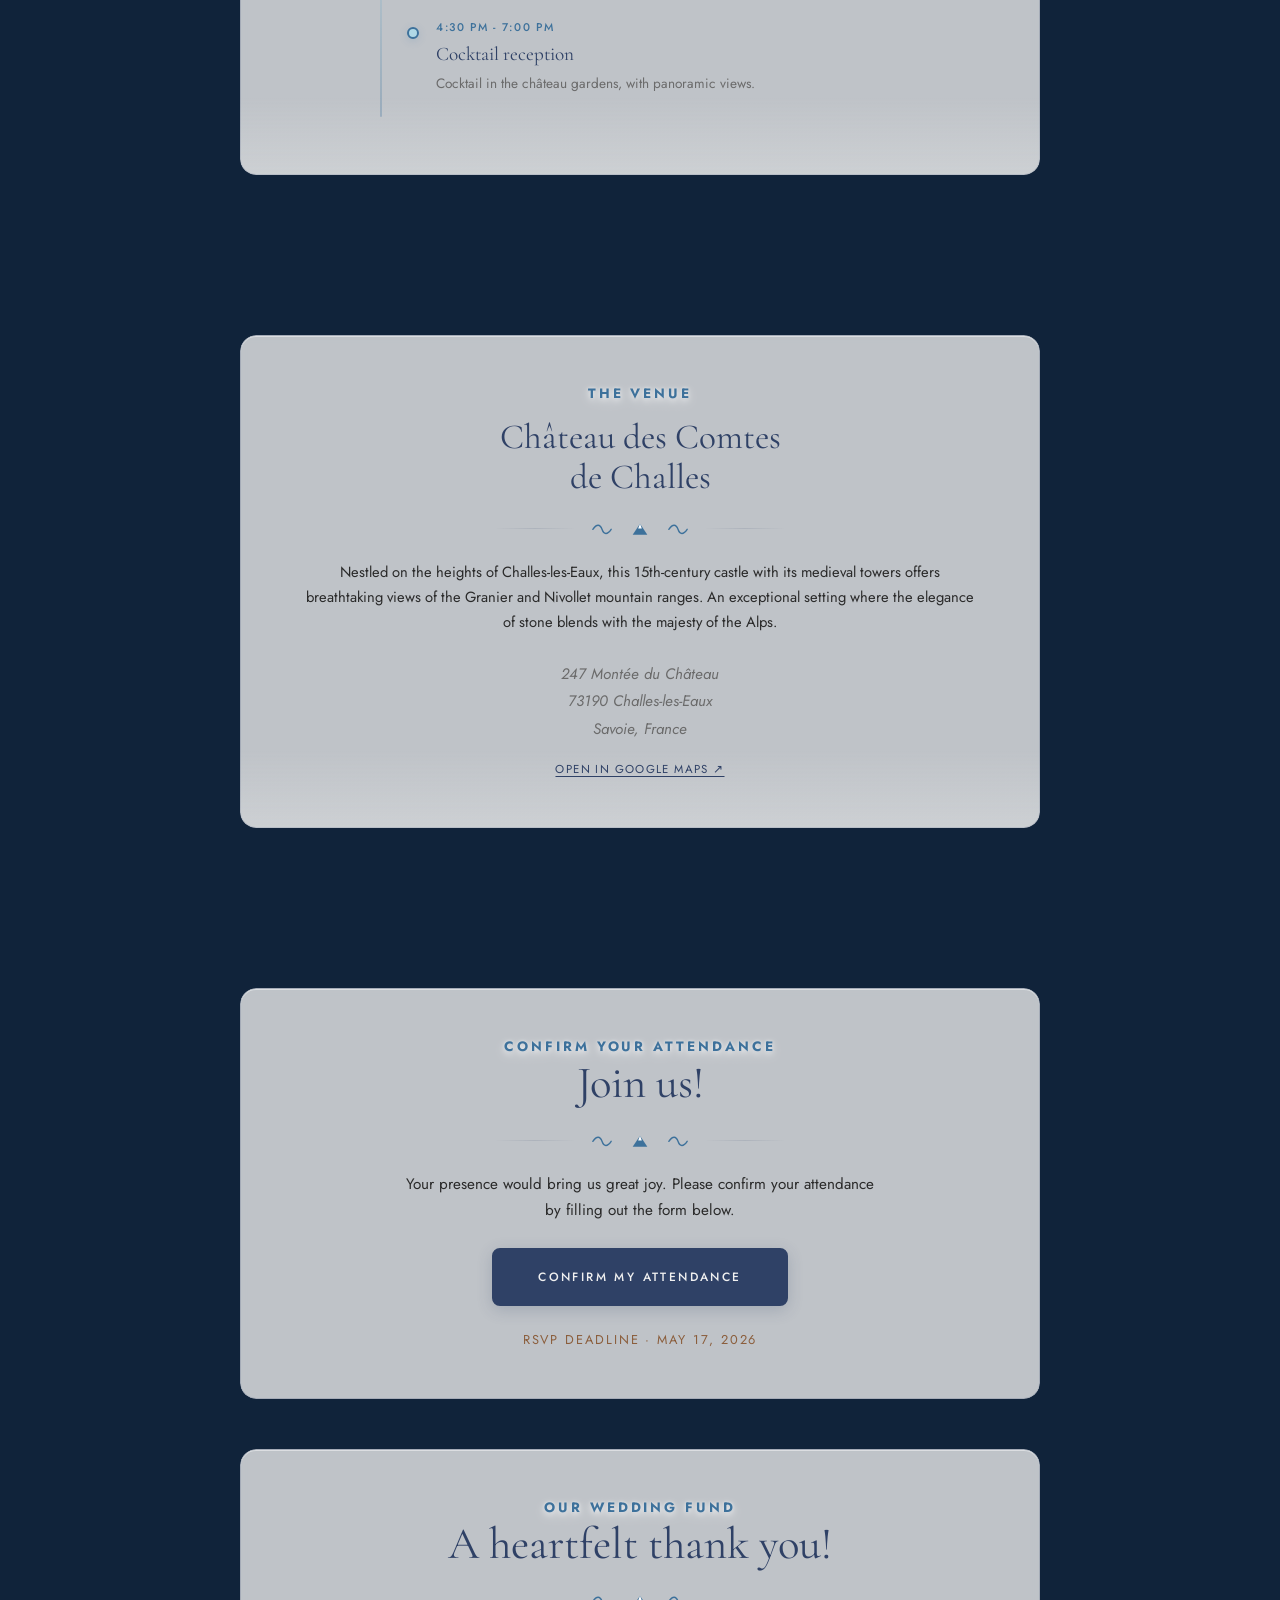
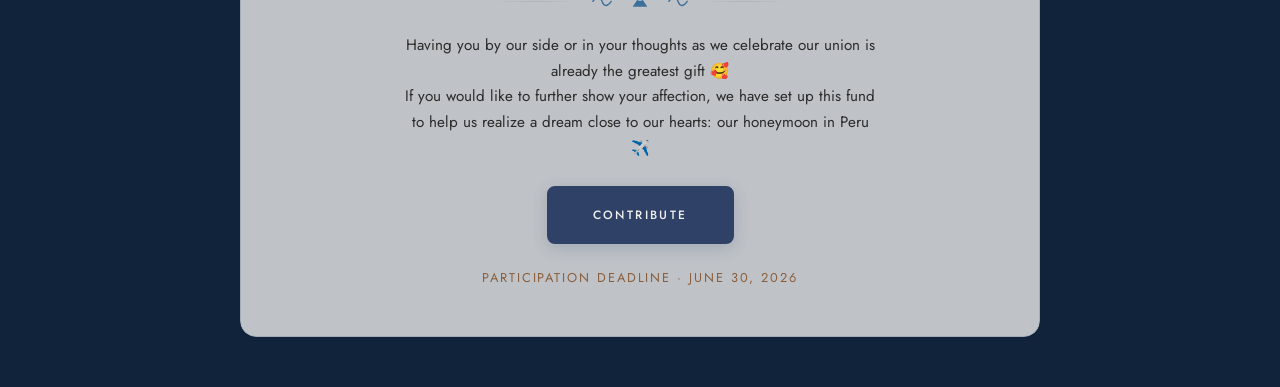
==== commit 0d639f10: "HTML fragmentations" ====
--- a/guests/index.html
+++ b/guests/index.html
@@ -2,377 +2,31 @@
 <html lang="fr">
 
 <head>
-  <meta charset="UTF-8" />
-  <meta name="viewport" content="width=device-width, initial-scale=1.0" />
-  <meta id="meta-description" name="description"
-    content="Salma &amp; Maël — Mariage le 20 juin 2026 au Château des Comtes de Challes, Challes-les-Eaux, Savoie." />
-  <meta property="og:title" content="Salma &amp; Maël · 20 juin 2026" />
-  <meta property="og:description"
-    content="Salma &amp; Maël — Mariage le 20 juin 2026 au Château des Comtes de Challes, Challes-les-Eaux, Savoie." />
-  <meta name="twitter:title" content="Salma &amp; Maël · 20 juin 2026" />
-  <meta name="twitter:description"
-    content="Salma &amp; Maël — Mariage le 20 juin 2026 au Château des Comtes de Challes, Challes-les-Eaux, Savoie." />
-  <title>Salma &amp; Maël · 20 juin 2026</title>
-  <link rel="icon" type="image/png" href="/images/ring.png" />
+    <meta charset="UTF-8" />
+    <meta name="viewport" content="width=device-width, initial-scale=1.0" />
+    <meta id="meta-description" name="description"
+        content="Salma &amp; Ma&euml;l &mdash; Mariage le 20 juin 2026 au Ch&acirc;teau des Comtes de Challes, Challes-les-Eaux, Savoie." />
+    <meta property="og:title" content="Salma &amp; Ma&euml;l &middot; 20 juin 2026" />
+    <meta property="og:description"
+        content="Salma &amp; Ma&euml;l &mdash; Mariage le 20 juin 2026 au Ch&acirc;teau des Comtes de Challes, Challes-les-Eaux, Savoie." />
+    <meta name="twitter:title" content="Salma &amp; Ma&euml;l &middot; 20 juin 2026" />
+    <meta name="twitter:description"
+        content="Salma &amp; Ma&euml;l &mdash; Mariage le 20 juin 2026 au Ch&acirc;teau des Comtes de Challes, Challes-les-Eaux, Savoie." />
+    <title>Salma &amp; Ma&euml;l &middot; 20 juin 2026</title>
+    <link rel="icon" type="image/png" href="/images/ring.png" />
 
-  <!-- Google Fonts -->
-  <link rel="preconnect" href="https://fonts.googleapis.com" />
-  <link rel="preconnect" href="https://fonts.gstatic.com" crossorigin />
-  <link
-    href="https://fonts.googleapis.com/css2?family=Cormorant+Garamond:ital,wght@0,300;0,400;1,300;1,400&family=Jost:wght@300;400;500;700&family=Noto+Sans+Arabic:wght@400;500;600;700&display=swap"
-    rel="stylesheet" />
+    <link rel="preconnect" href="https://fonts.googleapis.com" />
+    <link rel="preconnect" href="https://fonts.gstatic.com" crossorigin />
+    <link
+        href="https://fonts.googleapis.com/css2?family=Cormorant+Garamond:ital,wght@0,300;0,400;1,300;1,400&family=Jost:wght@300;400;500;700&family=Noto+Sans+Arabic:wght@400;500;600;700&display=swap"
+        rel="stylesheet" />
 
-  <link rel="stylesheet" href="/style.css" />
+    <link rel="stylesheet" href="/style.css" />
 </head>
 
 <body data-page="guests">
-
-  <div class="site-background" aria-hidden="true">
-    <div class="bg-layer bg-mountains"></div>
-    <div class="bg-layer bg-sea"></div>
-    <div class="bg-layer bg-beach"></div>
-    <div class="bg-shade"></div>
-  </div>
-
-  <!-- ── Navigation ──────────────────────────────────── -->
-  <nav class="nav" role="navigation" aria-label="Navigation principale" data-i18n-attr="aria-label:nav.aria">
-    <button id="nav-burger" class="nav-burger" type="button" aria-label="Ouvrir le menu" aria-expanded="false"
-      aria-controls="nav-links-menu">
-      <span class="nav-burger-line"></span>
-      <span class="nav-burger-line"></span>
-      <span class="nav-burger-line"></span>
-    </button>
-    <div class="nav-brand">
-      <button type="button" class="nav-flag-btn nav-flag-eg" data-lang="ar-EG" aria-label="Passer en arabe"></button>
-      <span class="nav-logo">S&nbsp;&amp;&nbsp;M</span>
-      <button type="button" class="nav-flag-btn nav-flag-fr" data-lang="fr" aria-label="Passer en français"></button>
-    </div>
-    <ul class="nav-links" id="nav-links-menu">
-      <li><a href="#details" data-i18n="nav.details">[i18n:nav.details]</a></li>
-      <li><a href="#programme" data-i18n="nav.program">[i18n:nav.program]</a></li>
-      <li><a href="#lieu" data-i18n="nav.location">[i18n:nav.location]</a></li>
-      <li><a href="#cagnotte">Cagnotte</a></li>
-      <li><a href="#rsvp" data-i18n="nav.rsvp">[i18n:nav.rsvp]</a></li>
-    </ul>
-    <div class="nav-controls">
-      <label for="lang-switcher" class="visually-hidden" data-i18n="lang.label">[i18n:lang.label]</label>
-      <select id="lang-switcher" class="lang-select" aria-label="Changer la langue"
-        data-i18n-attr="aria-label:lang.aria">
-        <option value="fr">Français</option>
-        <option value="en">English</option>
-        <option value="ar-EG">العربية المصرية</option>
-      </select>
-    </div>
-  </nav>
-
-  <!-- ── Hero ────────────────────────────────────────── -->
-  <header class="hero" role="banner">
-
-    <!-- Content -->
-    <div class="hero-content">
-      <p class="eyebrow" data-i18n="hero.eyebrow">[i18n:hero.eyebrow]</p>
-
-      <h1 class="hero-names">
-        Salma<span class="amp">&amp;</span>Maël
-      </h1>
-
-      <p class="hero-date" data-i18n="hero.date">[i18n:hero.date]</p>
-
-      <div class="hero-divider" aria-hidden="true"></div>
-
-      <p class="hero-place" data-i18n="hero.place">[i18n:hero.place]</p>
-    </div>
-
-  </header>
-
-  <!-- ── Intro ─────────────────────────────────────────── -->
-  <section class="section section--intro" aria-label="Introduction" data-i18n-attr="aria-label:intro.aria">
-    <div class="section-header fade-up">
-      <p class="eyebrow" data-i18n="intro.eyebrow">[i18n:intro.eyebrow]</p>
-      <h2 class="section-title" data-i18n="intro.title">[i18n:intro.title]</h2>
-      <div class="ornament" aria-hidden="true">
-        <svg viewBox="0 0 24 16" fill="none" stroke="currentColor" stroke-width="1.5" stroke-linecap="round">
-          <path d="M2,8 C6,2 10,2 12,8 C14,14 18,14 22,8" />
-        </svg>
-        <svg viewBox="0 0 24 16" fill="currentColor">
-          <polygon points="12,2 4,14 20,14" />
-          <polygon points="12,2 10,7 14,7" fill="white" />
-        </svg>
-        <svg viewBox="0 0 24 16" fill="none" stroke="currentColor" stroke-width="1.5" stroke-linecap="round">
-          <path d="M2,8 C6,2 10,2 12,8 C14,14 18,14 22,8" />
-        </svg>
-      </div>
-    </div>
-    <p class="intro-text fade-up" data-i18n-html="intro.text">[i18n:intro.text]</p>
-  </section>
-
-  <!-- ── Details ───────────────────────────────────────── -->
-  <section id="details" class="section" aria-labelledby="details-title">
-    <div class="section-header fade-up">
-      <p class="eyebrow" data-i18n="details.eyebrow">[i18n:details.eyebrow]</p>
-      <h2 id="details-title" class="section-title" data-i18n="details.title">[i18n:details.title]</h2>
-      <div class="ornament" aria-hidden="true">
-        <svg viewBox="0 0 24 16" fill="none" stroke="currentColor" stroke-width="1.5" stroke-linecap="round">
-          <path d="M2,8 C6,2 10,2 12,8 C14,14 18,14 22,8" />
-        </svg>
-        <svg viewBox="0 0 24 16" fill="currentColor">
-          <polygon points="12,2 4,14 20,14" />
-          <polygon points="12,2 10,7 14,7" fill="white" />
-        </svg>
-        <svg viewBox="0 0 24 16" fill="none" stroke="currentColor" stroke-width="1.5" stroke-linecap="round">
-          <path d="M2,8 C6,2 10,2 12,8 C14,14 18,14 22,8" />
-        </svg>
-      </div>
-    </div>
-
-    <div class="details-grid">
-
-      <!-- Date -->
-      <div class="detail-card fade-up">
-        <div class="detail-card-icon" aria-hidden="true">
-          <!-- Calendar icon -->
-          <svg viewBox="0 0 40 40" fill="none" stroke="currentColor" stroke-width="1.8" stroke-linecap="round"
-            xmlns="http://www.w3.org/2000/svg">
-            <rect x="4" y="8" width="32" height="28" rx="3" />
-            <line x1="4" y1="16" x2="36" y2="16" />
-            <line x1="13" y1="4" x2="13" y2="12" />
-            <line x1="27" y1="4" x2="27" y2="12" />
-            <circle cx="13" cy="24" r="2" fill="currentColor" stroke="none" />
-            <circle cx="20" cy="24" r="2" fill="currentColor" stroke="none" />
-            <circle cx="27" cy="24" r="2" fill="currentColor" stroke="none" />
-            <circle cx="13" cy="30" r="2" fill="currentColor" stroke="none" />
-            <circle cx="20" cy="30" r="2" fill="currentColor" stroke="none" />
-          </svg>
-        </div>
-        <p class="detail-card-title" data-i18n="details.date.title">[i18n:details.date.title]</p>
-        <p class="detail-card-value" data-i18n="details.date.value">[i18n:details.date.value]</p>
-        <p class="detail-card-sub" data-i18n="details.date.sub">[i18n:details.date.sub]</p>
-      </div>
-
-      <!-- Heure -->
-      <div class="detail-card fade-up">
-        <div class="detail-card-icon" aria-hidden="true">
-          <!-- Clock icon -->
-          <svg viewBox="0 0 40 40" fill="none" stroke="currentColor" stroke-width="1.8" stroke-linecap="round"
-            xmlns="http://www.w3.org/2000/svg">
-            <circle cx="20" cy="20" r="16" />
-            <line x1="20" y1="20" x2="20" y2="11" />
-            <line x1="20" y1="20" x2="27" y2="25" />
-          </svg>
-        </div>
-        <p class="detail-card-title" data-i18n="details.time.title">[i18n:details.time.title]</p>
-        <p class="detail-card-value" data-i18n="details.time.value">[i18n:details.time.value]</p>
-        <p class="detail-card-sub" data-i18n="details.time.sub">[i18n:details.time.sub]</p>
-      </div>
-
-      <!-- Lieu -->
-      <a href="#lieu" class="detail-card-link">
-        <div class="detail-card fade-up">
-          <div class="detail-card-icon" aria-hidden="true">
-            <!-- Location pin icon -->
-            <svg viewBox="0 0 40 40" fill="none" stroke="currentColor" stroke-width="1.8" stroke-linecap="round"
-              xmlns="http://www.w3.org/2000/svg">
-              <path d="M20,4 C13,4 8,10 8,17 C8,26 20,38 20,38 C20,38 32,26 32,17 C32,10 27,4 20,4 Z" />
-              <circle cx="20" cy="17" r="4" />
-            </svg>
-          </div>
-          <p class="detail-card-title" data-i18n="details.place.title">[i18n:details.place.title]</p>
-          <p class="detail-card-value" data-i18n-html="details.place.value">[i18n:details.place.value]</p>
-          <p class="detail-card-sub" data-i18n="details.place.sub">[i18n:details.place.sub]</p>
-        </div>
-      </a>
-
-      <!-- Tenue -->
-      <div class="detail-card fade-up">
-        <div class="detail-card-icon" aria-hidden="true">
-          <!-- Hanger icon -->
-          <img src="/images/cintre.svg" alt="" style="width: 100%; height: 100%; object-fit: contain;">
-        </div>
-        <p class="detail-card-title" data-i18n="details.dress.title">[i18n:details.dress.title]</p>
-        <p class="detail-card-value" data-i18n="details.dress.value">[i18n:details.dress.value]</p>
-        <p class="detail-card-sub" data-i18n="details.dress.sub">[i18n:details.dress.sub]</p>
-      </div>
-
-      <!-- Mesdames -->
-      <div class="detail-card fade-up">
-        <div class="detail-card-icon" aria-hidden="true">
-          <!-- Female symbol -->
-          <svg viewBox="0 0 40 40" fill="none" stroke="currentColor" stroke-width="2.3" stroke-linecap="round"
-            stroke-linejoin="round" xmlns="http://www.w3.org/2000/svg">
-            <circle cx="20" cy="12" r="6" />
-            <line x1="20" y1="18" x2="20" y2="30" />
-            <line x1="14" y1="24" x2="26" y2="24" />
-          </svg>
-        </div>
-        <p class="detail-card-title" data-i18n="details.ladies.title">[i18n:details.ladies.title]</p>
-        <p class="detail-card-value" data-i18n="details.ladies.value">[i18n:details.ladies.value]</p>
-        <p class="detail-card-sub detail-card-ban-colors">
-          <span data-i18n-html="details.ladies.sub">[i18n:details.ladies.sub]</span>
-        </p>
-        <span class="color-ban color-ban-white" aria-label="Blanc interdit"></span>
-        <span class="color-ban color-ban-blue" aria-label="Bleu interdit"></span>
-        <span class="color-ban color-ban-gold" aria-label="Doré interdit"></span>
-        <span class="color-ban color-ban-silver" aria-label="Argenté interdit"></span>
-        <span class="color-ban color-ban-brown" aria-label="Marron interdit"></span>
-      </div>
-
-      <!-- Messieurs -->
-      <div class="detail-card fade-up">
-        <div class="detail-card-icon" aria-hidden="true">
-          <!-- Male symbol -->
-          <svg viewBox="0 0 12 12" width="55" height="55" fill="none" stroke="currentColor" stroke-width="0.9"
-            stroke-linecap="round" stroke-linejoin="round" xmlns="http://www.w3.org/2000/svg">
-            <path
-              d="M7.28 7.22c0-.69-.28-1.315-.732-1.768A2.492 2.492 0 0 0 4.78 4.72a2.502 2.502 0 0 0-2.5 2.5 2.5 2.5 0 0 0 5 0zm.67-4.94h1.77v1.77M6.547 5.452l3.171-3.171" />
-          </svg>
-        </div>
-        <p class="detail-card-title" data-i18n="details.gentlemen.title">[i18n:details.gentlemen.title]</p>
-        <p class="detail-card-value" data-i18n="details.gentlemen.value">[i18n:details.gentlemen.value]</p>
-        <p class="detail-card-sub" data-i18n="details.gentlemen.sub">[i18n:details.gentlemen.sub]</p>
-      </div>
-
-    </div>
-  </section>
-
-  <!-- ── Programme ─────────────────────────────────────── -->
-  <section id="programme" class="section section--programme" aria-labelledby="programme-title">
-    <div class="section-header fade-up">
-      <p class="eyebrow" data-i18n="program.eyebrow">[i18n:program.eyebrow]</p>
-      <h2 id="programme-title" class="section-title" data-i18n="program.title">[i18n:program.title]</h2>
-      <div class="ornament" aria-hidden="true">
-        <svg viewBox="0 0 24 16" fill="none" stroke="currentColor" stroke-width="1.5" stroke-linecap="round">
-          <path d="M2,8 C6,2 10,2 12,8 C14,14 18,14 22,8" />
-        </svg>
-        <svg viewBox="0 0 24 16" fill="currentColor">
-          <polygon points="12,2 4,14 20,14" />
-          <polygon points="12,2 10,7 14,7" fill="white" />
-        </svg>
-        <svg viewBox="0 0 24 16" fill="none" stroke="currentColor" stroke-width="1.5" stroke-linecap="round">
-          <path d="M2,8 C6,2 10,2 12,8 C14,14 18,14 22,8" />
-        </svg>
-      </div>
-    </div>
-
-    <div class="timeline fade-up" role="list">
-
-      <div class="timeline-item" role="listitem">
-        <p class="timeline-time" data-i18n="program.item1.time">[i18n:program.item1.time]</p>
-        <p class="timeline-label" data-i18n="program.item1.label">[i18n:program.item1.label]</p>
-        <p class="timeline-desc" data-i18n="program.item1.desc">[i18n:program.item1.desc]</p>
-      </div>
-
-      <div class="timeline-item" role="listitem">
-        <p class="timeline-time" data-i18n="program.item2.time">[i18n:program.item2.time]</p>
-        <p class="timeline-label" data-i18n="program.item2.label">[i18n:program.item2.label]</p>
-        <p class="timeline-desc" data-i18n="program.item2.desc">[i18n:program.item2.desc]</p>
-      </div>
-
-    </div>
-  </section>
-
-  <!-- ── Lieu ───────────────────────────────────────────── -->
-  <section id="lieu" class="section section--location" aria-labelledby="lieu-title">
-    <div class="location-block">
-
-      <div class="location-header-card fade-up">
-        <p class="eyebrow" data-i18n="location.eyebrow">[i18n:location.eyebrow]</p>
-        <h2 id="lieu-title" class="location-title" data-i18n-html="location.title">[i18n:location.title]</h2>
-        <div class="ornament" aria-hidden="true">
-          <svg viewBox="0 0 24 16" fill="none" stroke="currentColor" stroke-width="1.5" stroke-linecap="round">
-            <path d="M2,8 C6,2 10,2 12,8 C14,14 18,14 22,8" />
-          </svg>
-          <svg viewBox="0 0 24 16" fill="currentColor">
-            <polygon points="12,2 4,14 20,14" />
-            <polygon points="12,2 10,7 14,7" fill="white" />
-          </svg>
-          <svg viewBox="0 0 24 16" fill="none" stroke="currentColor" stroke-width="1.5" stroke-linecap="round">
-            <path d="M2,8 C6,2 10,2 12,8 C14,14 18,14 22,8" />
-          </svg>
-        </div>
-      </div>
-
-      <div class="location-info-card fade-up">
-        <p class="location-desc" data-i18n="location.desc">[i18n:location.desc]</p>
-        <br />
-        <address class="location-address" data-i18n-html="location.address">[i18n:location.address]</address>
-        <a href="https://maps.google.com/?q=Chateau+des+Comtes+de+Challes+73190" target="_blank"
-          rel="noopener noreferrer" class="location-map-link">
-          <span data-i18n="location.mapLink">[i18n:location.mapLink]</span>
-        </a>
-      </div>
-
-    </div>
-  </section>
-
-  <!-- ── RSVP ───────────────────────────────────────────── -->
-  <section id="rsvp" class="rsvp-section" aria-labelledby="rsvp-title">
-
-    <div class="rsvp-header fade-up">
-      <p class="eyebrow" data-i18n="rsvp.eyebrow">[i18n:rsvp.eyebrow]</p>
-      <h2 id="rsvp-title" class="section-title" data-i18n="rsvp.title">[i18n:rsvp.title]</h2>
-      <div class="ornament" aria-hidden="true">
-        <svg viewBox="0 0 24 16" fill="none" stroke="currentColor" stroke-width="1.5" stroke-linecap="round">
-          <path d="M2,8 C6,2 10,2 12,8 C14,14 18,14 22,8" />
-        </svg>
-        <svg viewBox="0 0 24 16" fill="currentColor">
-          <polygon points="12,2 4,14 20,14" />
-          <polygon points="12,2 10,7 14,7" fill="white" />
-        </svg>
-        <svg viewBox="0 0 24 16" fill="none" stroke="currentColor" stroke-width="1.5" stroke-linecap="round">
-          <path d="M2,8 C6,2 10,2 12,8 C14,14 18,14 22,8" />
-        </svg>
-      </div>
-    </div>
-
-    <div class="rsvp-content fade-up">
-      <p class="rsvp-intro" data-i18n-html="rsvp.intro">[i18n:rsvp.intro]</p>
-      <!--
-        Remplacez le href ci-dessous par votre lien Google Form réel.
-        Exemple : https://forms.gle/XXXXXXXXXXXXXXXX
-      -->
-      <a href="https://docs.google.com/forms/d/e/1FAIpQLSdAZbGQrn5hyi1u9a1jd9_w6j-5717cwy2YiKT0Sc0R3444NA/viewform?usp=publish-editor"
-        target="_blank" rel="noopener noreferrer" class="rsvp-btn"
-        aria-label="Confirmer ma présence via le formulaire en ligne" data-i18n-attr="aria-label:rsvp.buttonAria">
-        <span data-i18n="rsvp.button">[i18n:rsvp.button]</span>
-      </a>
-      <p class="rsvp-date" data-i18n="rsvp.deadline">[i18n:rsvp.deadline]</p>
-    </div>
-
-  </section>
-
-  <!-- ── Cagnotte ───────────────────────────────────────── -->
-  <section id="cagnotte" class="rsvp-section" aria-labelledby="cagnotte-title">
-
-    <div class="rsvp-header fade-up">
-      <p class="eyebrow">Cagnotte</p>
-      <h2 id="cagnotte-title" class="section-title">Notre cagnotte</h2>
-      <div class="ornament" aria-hidden="true">
-        <svg viewBox="0 0 24 16" fill="none" stroke="currentColor" stroke-width="1.5" stroke-linecap="round">
-          <path d="M2,8 C6,2 10,2 12,8 C14,14 18,14 22,8" />
-        </svg>
-        <svg viewBox="0 0 24 16" fill="currentColor">
-          <polygon points="12,2 4,14 20,14" />
-          <polygon points="12,2 10,7 14,7" fill="white" />
-        </svg>
-        <svg viewBox="0 0 24 16" fill="none" stroke="currentColor" stroke-width="1.5" stroke-linecap="round">
-          <path d="M2,8 C6,2 10,2 12,8 C14,14 18,14 22,8" />
-        </svg>
-      </div>
-    </div>
-
-    <div class="rsvp-content fade-up">
-      <p class="rsvp-intro">Si vous souhaitez nous faire plaisir, vous pouvez participer a notre cagnotte.</p>
-      <a href="https://www.onparticipe.fr/c/iWkIcYMH" target="_blank" rel="noopener noreferrer" class="rsvp-btn"
-        aria-label="Acceder a notre cagnotte OnParticipe">
-        Participer a la cagnotte
-      </a>
-    </div>
-
-  </section>
-
-  <!-- ── Scroll animation ─────────────────────────────────── -->
-  <script src="/app.js"></script>
-
+    <div id="shared-page-root"></div>
+    <script src="/scripts/render-page.js"></script>
 </body>
 
 </html>
